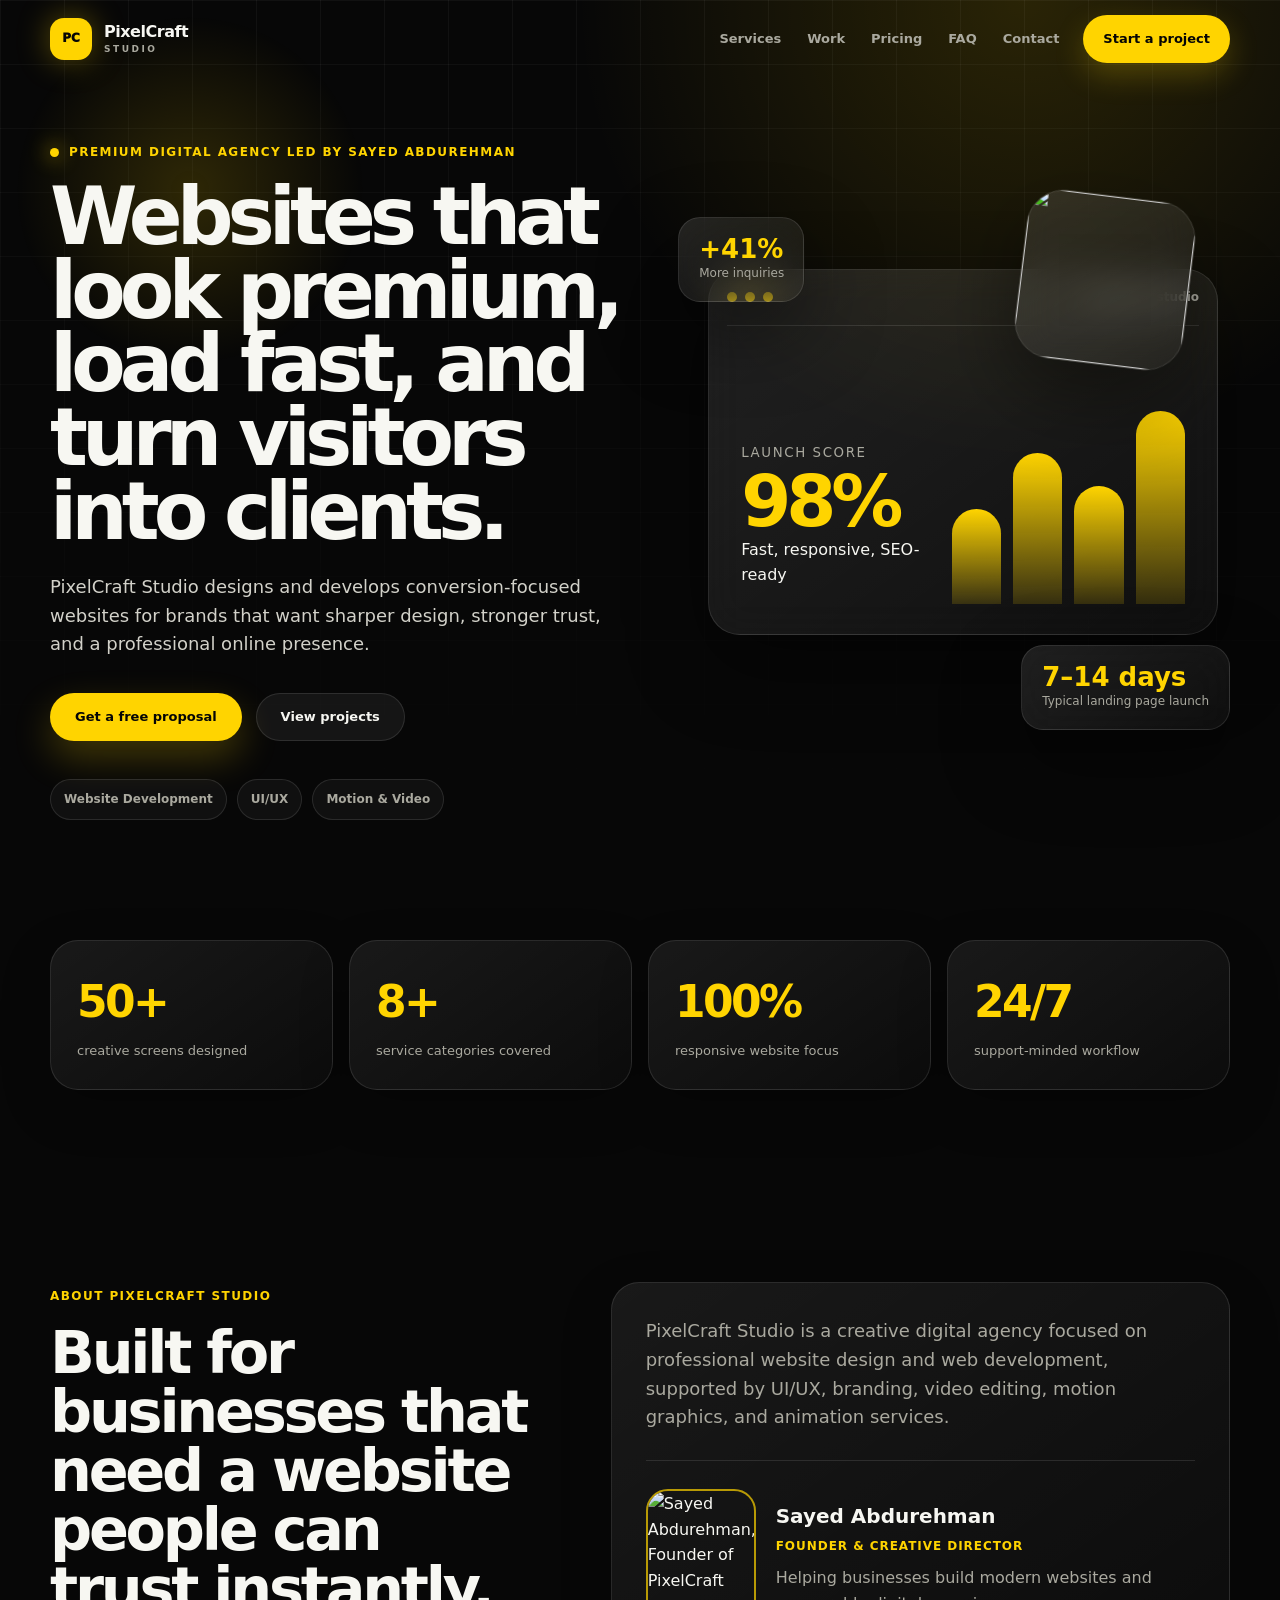
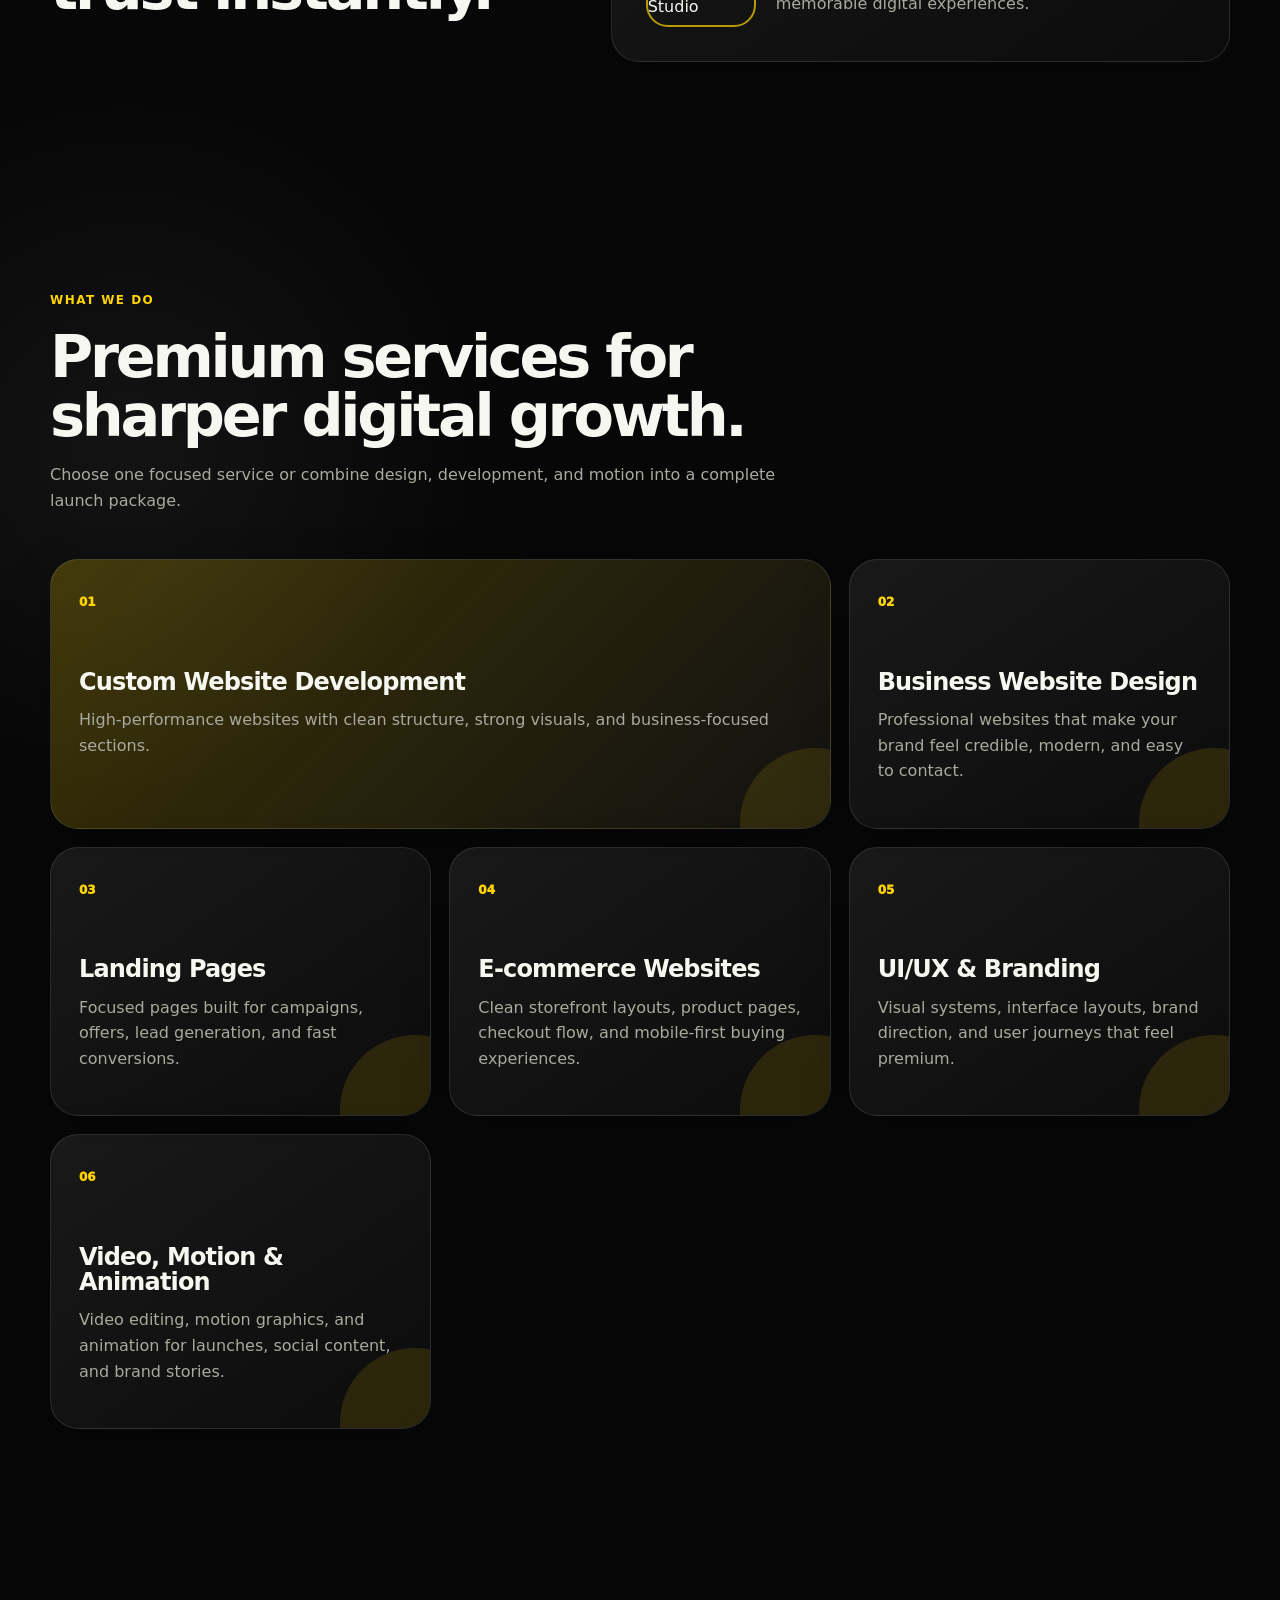
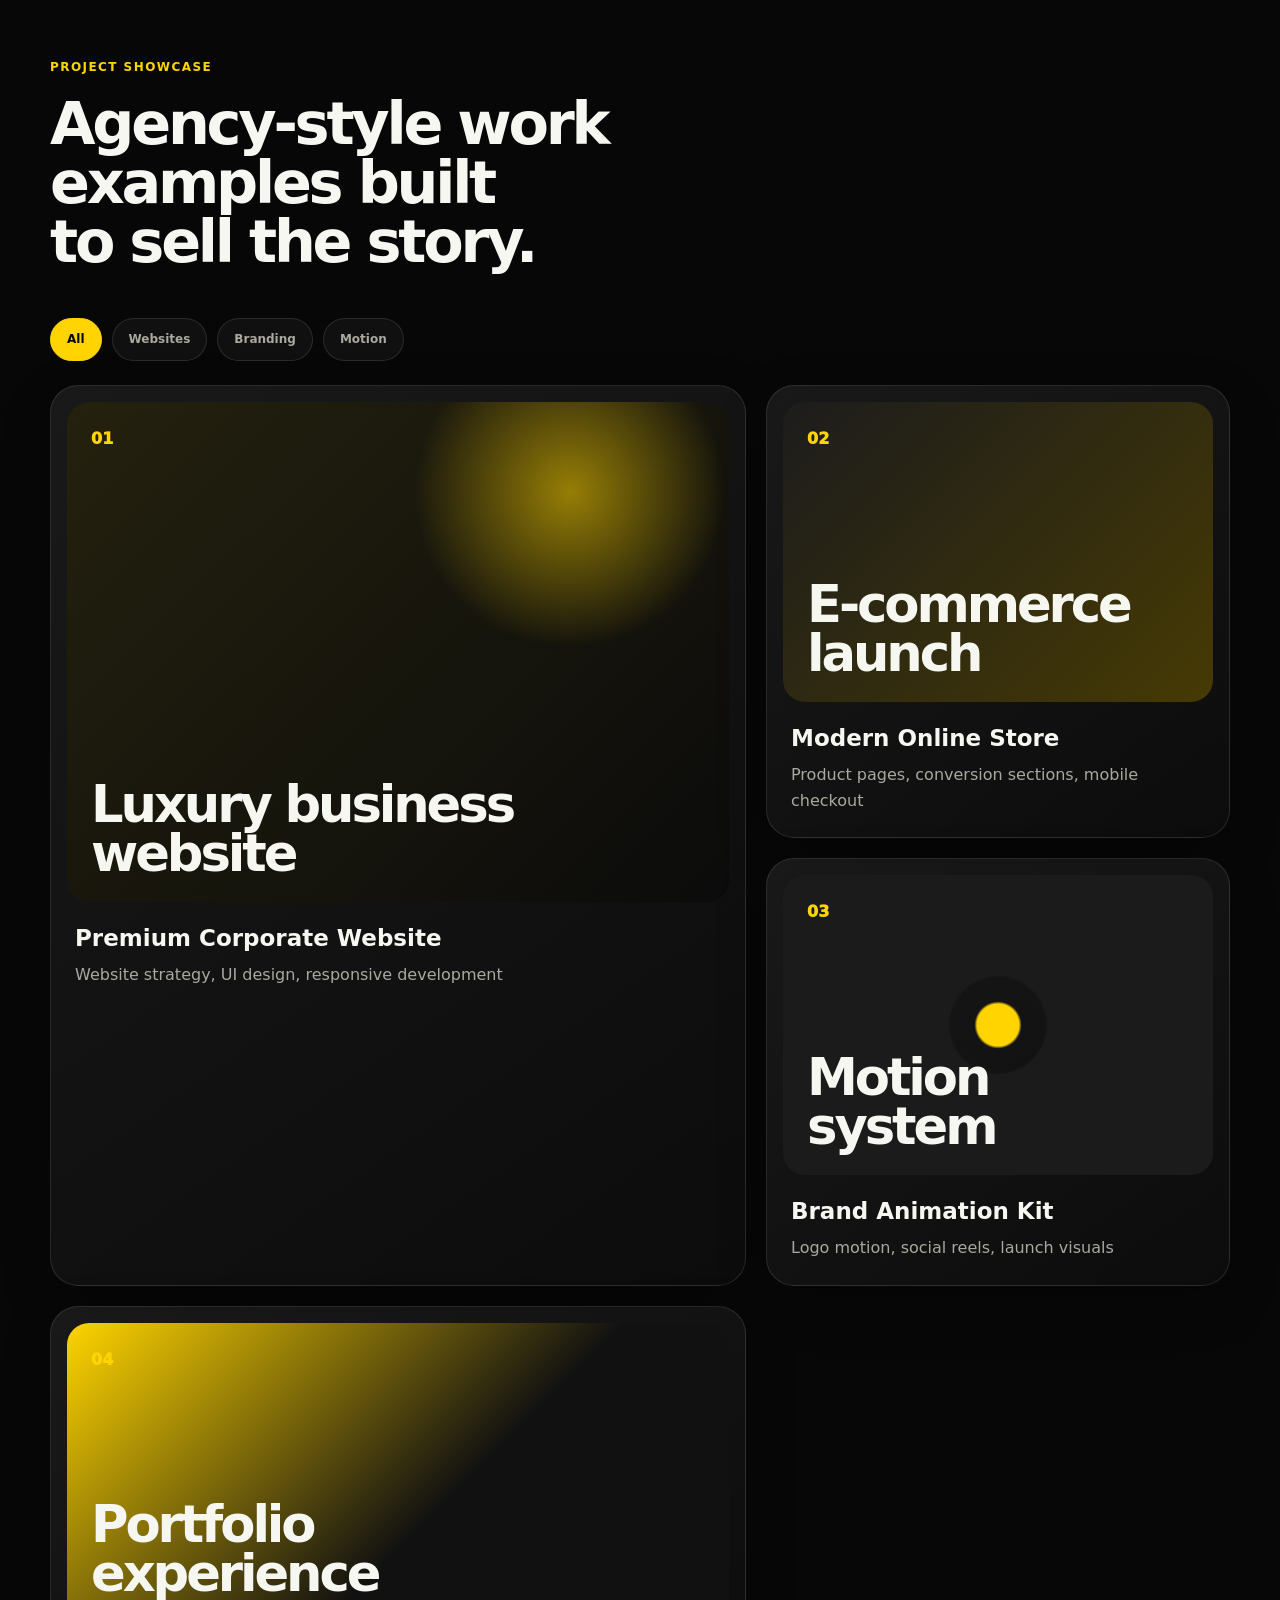
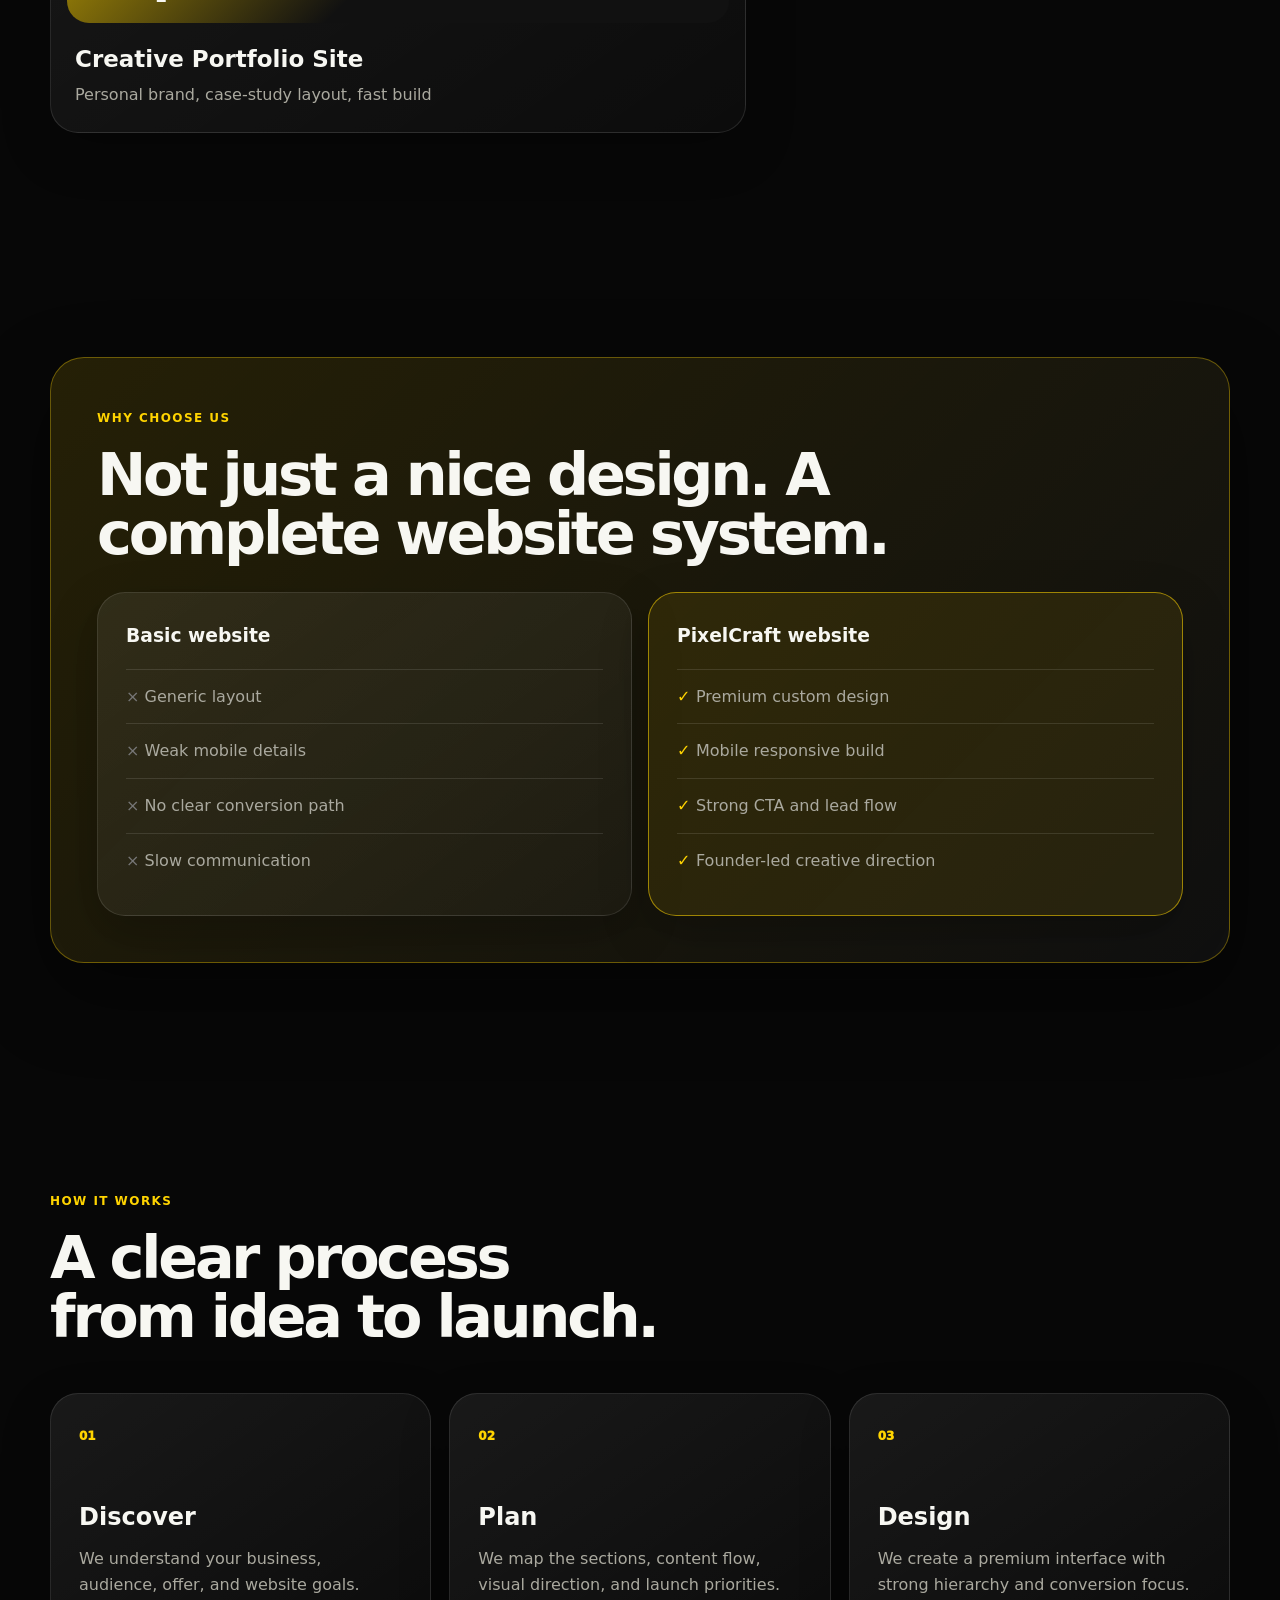
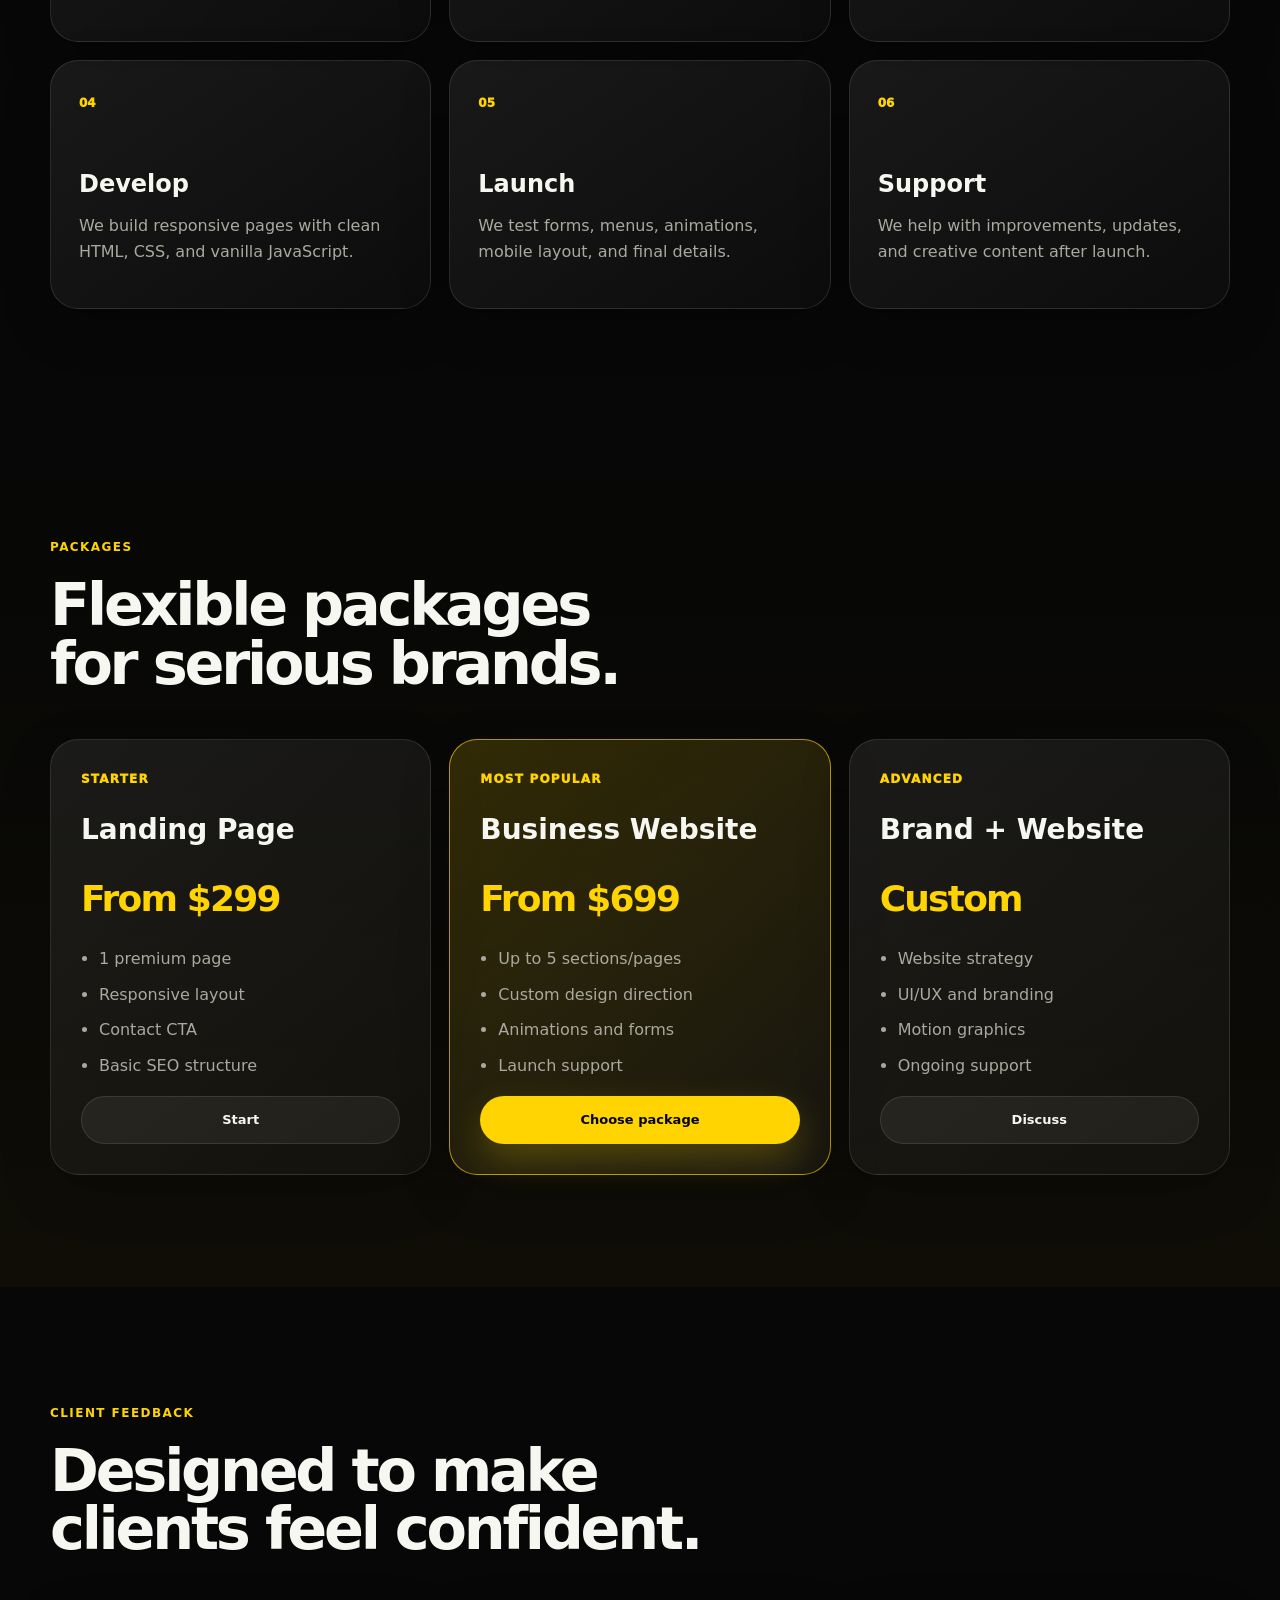
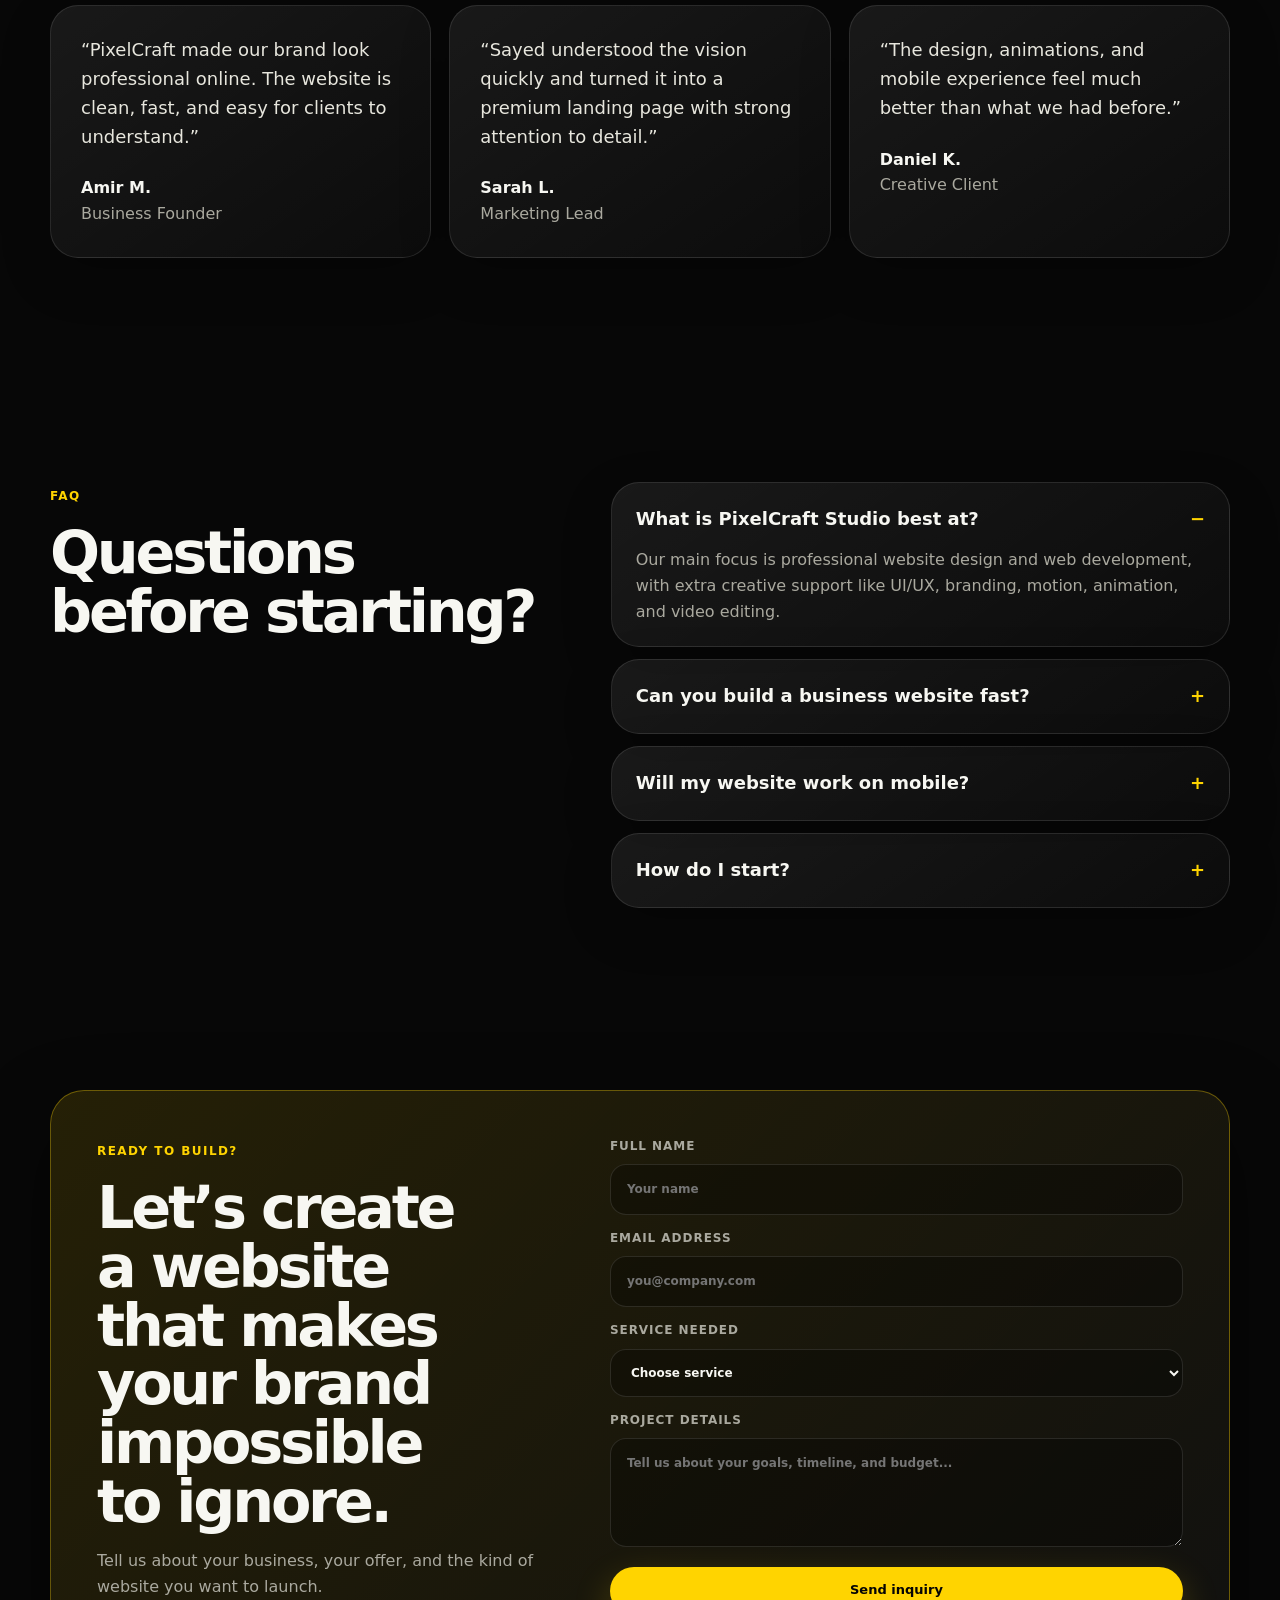
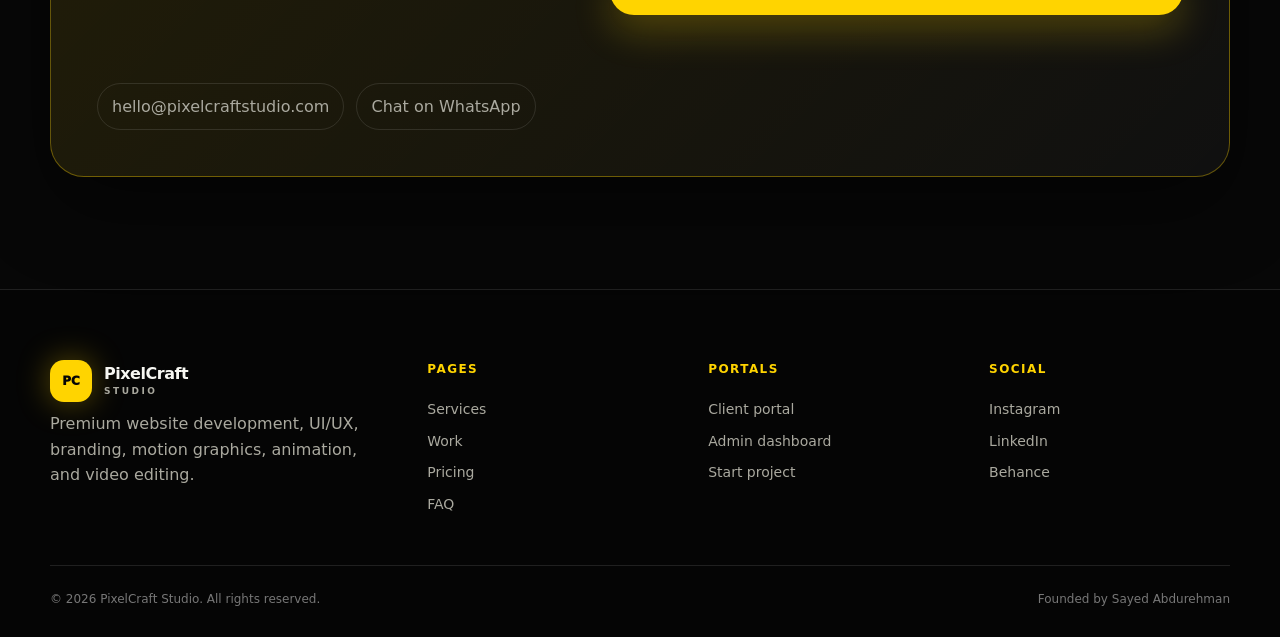
==== index.html @ ec2baa9b "main" ====
<!doctype html>
<html lang="en">
  <head>
    <meta charset="UTF-8" />
    <meta name="viewport" content="width=device-width, initial-scale=1.0" />
    <meta
      name="description"
      content="PixelCraft Studio builds premium websites, UI/UX, branding, motion graphics, animation, and video content for ambitious businesses."
    />
    <meta name="theme-color" content="#0a0a0a" />
    <meta property="og:title" content="PixelCraft Studio — Premium Website Development Agency" />
    <meta property="og:description" content="Conversion-focused websites and creative digital content by Sayed Abdurehman." />
    <meta property="og:type" content="website" />
    <title>PixelCraft Studio — Premium Website Development Agency</title>
    <link rel="icon" href="assets/favicon.svg" type="image/svg+xml" />
    <link rel="preload" as="image" href="assets/pixelcraft-orbit.jpg" />
    <link rel="stylesheet" href="styles.css" />
  </head>
  <body>
    <a class="skip-link" href="#main">Skip to content</a>
    <div class="cursor-glow" aria-hidden="true"></div>
    <header class="site-header" data-header>
      <div class="container nav-wrap">
        <a class="brand" href="#top" aria-label="PixelCraft Studio home">
          <span class="brand-mark">PC</span>
          <span><strong>PixelCraft</strong><small>Studio</small></span>
        </a>
        <button class="menu-toggle" type="button" aria-expanded="false" aria-controls="main-nav">
          <span></span><span></span><span class="sr-only">Open menu</span>
        </button>
        <nav class="main-nav" id="main-nav" aria-label="Primary navigation">
          <a href="#services">Services</a>
          <a href="#work">Work</a>
          <a href="#pricing">Pricing</a>
          <a href="#faq">FAQ</a>
          <a href="#contact">Contact</a>
        </nav>
        <a class="nav-cta" href="#contact">Start a project</a>
      </div>
    </header>

    <main id="main">
      <section class="hero" id="top">
        <div class="hero-bg" aria-hidden="true"></div>
        <div class="container hero-layout">
          <div class="hero-copy reveal">
            <p class="eyebrow"><span></span> Premium digital agency led by Sayed Abdurehman</p>
            <h1>Websites that look premium, load fast, and turn visitors into clients.</h1>
            <p class="hero-text">
              PixelCraft Studio designs and develops conversion-focused websites for brands that want
              sharper design, stronger trust, and a professional online presence.
            </p>
            <div class="hero-actions">
              <a class="btn btn-primary" href="#contact">Get a free proposal</a>
              <a class="btn btn-secondary" href="#work">View projects</a>
            </div>
            <div class="trust-strip" aria-label="Trust highlights">
              <span>Website Development</span>
              <span>UI/UX</span>
              <span>Motion & Video</span>
            </div>
          </div>
          <div class="hero-showcase reveal" aria-label="Agency website preview">
            <div class="dashboard-card main-preview">
              <div class="preview-top"><span></span><span></span><span></span><b>pixelcraft.studio</b></div>
              <div class="preview-body">
                <div>
                  <small>Launch score</small>
                  <strong>98%</strong>
                  <p>Fast, responsive, SEO-ready</p>
                </div>
                <div class="preview-chart"><i></i><i></i><i></i><i></i></div>
              </div>
            </div>
            <div class="floating-card card-one"><b>+41%</b><span>More inquiries</span></div>
            <div class="floating-card card-two"><b>7–14 days</b><span>Typical landing page launch</span></div>
            <div class="orb-card"><img src="assets/pixelcraft-orbit.jpg" alt="" width="420" height="420" /></div>
          </div>
        </div>
      </section>

      <section class="stats section">
        <div class="container stats-grid">
          <article class="stat-card reveal"><strong data-count="50" data-suffix="+">0</strong><span>creative screens designed</span></article>
          <article class="stat-card reveal"><strong data-count="8" data-suffix="+">0</strong><span>service categories covered</span></article>
          <article class="stat-card reveal"><strong data-count="100" data-suffix="%">0</strong><span>responsive website focus</span></article>
          <article class="stat-card reveal"><strong data-count="24" data-suffix="/7">0</strong><span>support-minded workflow</span></article>
        </div>
      </section>

      <section class="section about" id="about">
        <div class="container split">
          <div class="section-copy reveal">
            <p class="kicker">About PixelCraft Studio</p>
            <h2>Built for businesses that need a website people can trust instantly.</h2>
          </div>
          <div class="about-panel reveal">
            <p>
              PixelCraft Studio is a creative digital agency focused on professional website design
              and web development, supported by UI/UX, branding, video editing, motion graphics, and
              animation services.
            </p>
            <div class="founder-mini">
              <img src="assets/sayed-abdurehman-founder.jpg" alt="Sayed Abdurehman, Founder of PixelCraft Studio" width="180" height="240" loading="lazy" />
              <div>
                <strong>Sayed Abdurehman</strong>
                <span>Founder & Creative Director</span>
                <p>Helping businesses build modern websites and memorable digital experiences.</p>
              </div>
            </div>
          </div>
        </div>
      </section>

      <section class="section services" id="services">
        <div class="container">
          <div class="section-head reveal">
            <p class="kicker">What we do</p>
            <h2>Premium services for sharper digital growth.</h2>
            <p>Choose one focused service or combine design, development, and motion into a complete launch package.</p>
          </div>
          <div class="services-grid">
            <article class="service-card featured reveal"><span>01</span><h3>Custom Website Development</h3><p>High-performance websites with clean structure, strong visuals, and business-focused sections.</p></article>
            <article class="service-card reveal"><span>02</span><h3>Business Website Design</h3><p>Professional websites that make your brand feel credible, modern, and easy to contact.</p></article>
            <article class="service-card reveal"><span>03</span><h3>Landing Pages</h3><p>Focused pages built for campaigns, offers, lead generation, and fast conversions.</p></article>
            <article class="service-card reveal"><span>04</span><h3>E-commerce Websites</h3><p>Clean storefront layouts, product pages, checkout flow, and mobile-first buying experiences.</p></article>
            <article class="service-card reveal"><span>05</span><h3>UI/UX & Branding</h3><p>Visual systems, interface layouts, brand direction, and user journeys that feel premium.</p></article>
            <article class="service-card reveal"><span>06</span><h3>Video, Motion & Animation</h3><p>Video editing, motion graphics, and animation for launches, social content, and brand stories.</p></article>
          </div>
        </div>
      </section>

      <section class="section work" id="work">
        <div class="container">
          <div class="section-head reveal">
            <p class="kicker">Project showcase</p>
            <h2>Agency-style work examples built to sell the story.</h2>
          </div>
          <div class="filter-bar reveal" role="group" aria-label="Portfolio filter">
            <button class="active" type="button" data-filter="all">All</button>
            <button type="button" data-filter="web">Websites</button>
            <button type="button" data-filter="brand">Branding</button>
            <button type="button" data-filter="motion">Motion</button>
          </div>
          <div class="projects-grid">
            <article class="project-card large reveal" data-category="web brand"><div class="project-art web-art"><span>01</span><b>Luxury business website</b></div><h3>Premium Corporate Website</h3><p>Website strategy, UI design, responsive development</p></article>
            <article class="project-card reveal" data-category="web"><div class="project-art shop-art"><span>02</span><b>E-commerce launch</b></div><h3>Modern Online Store</h3><p>Product pages, conversion sections, mobile checkout</p></article>
            <article class="project-card reveal" data-category="motion"><div class="project-art motion-art"><span>03</span><b>Motion system</b></div><h3>Brand Animation Kit</h3><p>Logo motion, social reels, launch visuals</p></article>
            <article class="project-card reveal" data-category="brand web"><div class="project-art brand-art"><span>04</span><b>Portfolio experience</b></div><h3>Creative Portfolio Site</h3><p>Personal brand, case-study layout, fast build</p></article>
          </div>
        </div>
      </section>

      <section class="section comparison">
        <div class="container comparison-box reveal">
          <div>
            <p class="kicker">Why choose us</p>
            <h2>Not just a nice design. A complete website system.</h2>
          </div>
          <div class="compare-grid">
            <div class="compare-col muted"><h3>Basic website</h3><p>Generic layout</p><p>Weak mobile details</p><p>No clear conversion path</p><p>Slow communication</p></div>
            <div class="compare-col premium"><h3>PixelCraft website</h3><p>Premium custom design</p><p>Mobile responsive build</p><p>Strong CTA and lead flow</p><p>Founder-led creative direction</p></div>
          </div>
        </div>
      </section>

      <section class="section process" id="process">
        <div class="container">
          <div class="section-head reveal"><p class="kicker">How it works</p><h2>A clear process from idea to launch.</h2></div>
          <div class="steps-grid">
            <article class="step reveal"><span>01</span><h3>Discover</h3><p>We understand your business, audience, offer, and website goals.</p></article>
            <article class="step reveal"><span>02</span><h3>Plan</h3><p>We map the sections, content flow, visual direction, and launch priorities.</p></article>
            <article class="step reveal"><span>03</span><h3>Design</h3><p>We create a premium interface with strong hierarchy and conversion focus.</p></article>
            <article class="step reveal"><span>04</span><h3>Develop</h3><p>We build responsive pages with clean HTML, CSS, and vanilla JavaScript.</p></article>
            <article class="step reveal"><span>05</span><h3>Launch</h3><p>We test forms, menus, animations, mobile layout, and final details.</p></article>
            <article class="step reveal"><span>06</span><h3>Support</h3><p>We help with improvements, updates, and creative content after launch.</p></article>
          </div>
        </div>
      </section>

      <section class="section pricing" id="pricing">
        <div class="container">
          <div class="section-head reveal"><p class="kicker">Packages</p><h2>Flexible packages for serious brands.</h2></div>
          <div class="pricing-grid">
            <article class="price-card reveal"><span>Starter</span><h3>Landing Page</h3><strong>From $299</strong><ul><li>1 premium page</li><li>Responsive layout</li><li>Contact CTA</li><li>Basic SEO structure</li></ul><a href="#contact" class="btn btn-secondary">Start</a></article>
            <article class="price-card popular reveal"><span>Most popular</span><h3>Business Website</h3><strong>From $699</strong><ul><li>Up to 5 sections/pages</li><li>Custom design direction</li><li>Animations and forms</li><li>Launch support</li></ul><a href="#contact" class="btn btn-primary">Choose package</a></article>
            <article class="price-card reveal"><span>Advanced</span><h3>Brand + Website</h3><strong>Custom</strong><ul><li>Website strategy</li><li>UI/UX and branding</li><li>Motion graphics</li><li>Ongoing support</li></ul><a href="#contact" class="btn btn-secondary">Discuss</a></article>
          </div>
        </div>
      </section>

      <section class="section testimonials">
        <div class="container">
          <div class="section-head reveal"><p class="kicker">Client feedback</p><h2>Designed to make clients feel confident.</h2></div>
          <div class="testimonial-grid">
            <article class="testimonial reveal"><p>“PixelCraft made our brand look professional online. The website is clean, fast, and easy for clients to understand.”</p><strong>Amir M.</strong><span>Business Founder</span></article>
            <article class="testimonial reveal"><p>“Sayed understood the vision quickly and turned it into a premium landing page with strong attention to detail.”</p><strong>Sarah L.</strong><span>Marketing Lead</span></article>
            <article class="testimonial reveal"><p>“The design, animations, and mobile experience feel much better than what we had before.”</p><strong>Daniel K.</strong><span>Creative Client</span></article>
          </div>
        </div>
      </section>

      <section class="section faq" id="faq">
        <div class="container split">
          <div class="section-copy reveal"><p class="kicker">FAQ</p><h2>Questions before starting?</h2></div>
          <div class="faq-list reveal">
            <details open><summary>What is PixelCraft Studio best at?</summary><p>Our main focus is professional website design and web development, with extra creative support like UI/UX, branding, motion, animation, and video editing.</p></details>
            <details><summary>Can you build a business website fast?</summary><p>Yes. Smaller landing pages can move quickly when content and direction are ready. Larger websites depend on scope and feedback speed.</p></details>
            <details><summary>Will my website work on mobile?</summary><p>Yes. The layout is designed to be responsive for desktop, tablet, and mobile screens.</p></details>
            <details><summary>How do I start?</summary><p>Send your project details through the contact form, email, or WhatsApp button. We will review your goals and suggest the best package.</p></details>
          </div>
        </div>
      </section>

      <section class="section final-cta" id="contact">
        <div class="container cta-box reveal">
          <div>
            <p class="kicker">Ready to build?</p>
            <h2>Let’s create a website that makes your brand impossible to ignore.</h2>
            <p>Tell us about your business, your offer, and the kind of website you want to launch.</p>
          </div>
          <form class="contact-form" data-contact-form>
            <label>Full name<input type="text" name="name" placeholder="Your name" required /></label>
            <label>Email address<input type="email" name="email" placeholder="you@company.com" required /></label>
            <label>Service needed<select name="service" required><option value="">Choose service</option><option>Website development</option><option>Landing page</option><option>E-commerce website</option><option>UI/UX or branding</option><option>Video / motion / animation</option></select></label>
            <label>Project details<textarea name="message" rows="4" placeholder="Tell us about your goals, timeline, and budget..." required></textarea></label>
            <button class="btn btn-primary" type="submit">Send inquiry</button>
            <p class="form-status" role="status" aria-live="polite"></p>
          </form>
          <div class="contact-links">
            <a href="mailto:hello@pixelcraftstudio.com">hello@pixelcraftstudio.com</a>
            <a href="https://wa.me/?text=Hello%20PixelCraft%20Studio%2C%20I%20want%20to%20start%20a%20project." target="_blank" rel="noreferrer">Chat on WhatsApp</a>
          </div>
        </div>
      </section>
    </main>

    <footer class="site-footer">
      <div class="container footer-grid">
        <div>
          <a class="brand footer-brand" href="#top"><span class="brand-mark">PC</span><span><strong>PixelCraft</strong><small>Studio</small></span></a>
          <p>Premium website development, UI/UX, branding, motion graphics, animation, and video editing.</p>
        </div>
        <div><h3>Pages</h3><a href="#services">Services</a><a href="#work">Work</a><a href="#pricing">Pricing</a><a href="#faq">FAQ</a></div>
        <div><h3>Portals</h3><a href="portal.html">Client portal</a><a href="admin.html">Admin dashboard</a><a href="#contact">Start project</a></div>
        <div><h3>Social</h3><a href="https://www.instagram.com/" target="_blank" rel="noreferrer">Instagram</a><a href="https://www.linkedin.com/" target="_blank" rel="noreferrer">LinkedIn</a><a href="https://www.behance.net/" target="_blank" rel="noreferrer">Behance</a></div>
      </div>
      <div class="container footer-bottom">
        <span>© <span data-year>2026</span> PixelCraft Studio. All rights reserved.</span>
        <span>Founded by Sayed Abdurehman</span>
      </div>
    </footer>
    <script src="script.js"></script>
  </body>
</html>
---- styles.css ----
:root {
  --bg: #070707;
  --bg-2: #0d0d0d;
  --card: #131313;
  --card-2: #191919;
  --line: rgba(255, 255, 255, .11);
  --text: #f7f7f2;
  --muted: #aaa99f;
  --yellow: #ffd400;
  --yellow-2: #ffea70;
  --black: #050505;
  --shadow: 0 30px 80px rgba(0, 0, 0, .45);
  --ease: cubic-bezier(.16, 1, .3, 1);
  --container: 1180px;
}

* { box-sizing: border-box; }
html { scroll-behavior: smooth; scrollbar-color: var(--yellow) var(--bg); }
body {
  margin: 0;
  overflow-x: hidden;
  background:
    radial-gradient(circle at 80% 0%, rgba(255, 212, 0, .14), transparent 28rem),
    radial-gradient(circle at 10% 20%, rgba(255, 255, 255, .05), transparent 22rem),
    var(--bg);
  color: var(--text);
  font-family: Inter, ui-sans-serif, system-ui, -apple-system, BlinkMacSystemFont, "Segoe UI", sans-serif;
  line-height: 1.6;
  -webkit-font-smoothing: antialiased;
}
body.menu-open { overflow: hidden; }
a { color: inherit; text-decoration: none; }
button, input, select, textarea { font: inherit; }
button { cursor: pointer; }
img, svg { display: block; max-width: 100%; }
::selection { background: var(--yellow); color: var(--black); }
.sr-only { position: absolute; width: 1px; height: 1px; overflow: hidden; clip: rect(0,0,0,0); white-space: nowrap; }
.skip-link { position: fixed; z-index: 999; top: 14px; left: 14px; padding: 10px 14px; background: var(--yellow); color: var(--black); transform: translateY(-150%); }
.skip-link:focus { transform: none; }
.container { width: min(calc(100% - 42px), var(--container)); margin-inline: auto; }
.section { position: relative; padding: 112px 0; }
.cursor-glow { position: fixed; z-index: 0; width: 380px; height: 380px; border-radius: 50%; background: radial-gradient(circle, rgba(255,212,0,.16), transparent 65%); pointer-events: none; transition: transform .08s linear; }

.site-header { position: fixed; z-index: 100; inset: 0 0 auto; border-bottom: 1px solid transparent; transition: .25s var(--ease); }
.site-header.scrolled { background: rgba(7,7,7,.76); border-color: var(--line); backdrop-filter: blur(18px); }
.nav-wrap { display: flex; align-items: center; gap: 24px; min-height: 78px; }
.brand { display: inline-flex; align-items: center; gap: 12px; margin-right: auto; }
.brand-mark { display: grid; width: 42px; height: 42px; place-items: center; border-radius: 14px; background: var(--yellow); color: var(--black); font-size: 12px; font-weight: 950; box-shadow: 0 0 32px rgba(255,212,0,.35); }
.brand span:last-child { display: grid; line-height: 1; }
.brand strong { font-size: 16px; letter-spacing: -.03em; }
.brand small { margin-top: 5px; color: var(--muted); font-size: 9px; font-weight: 800; letter-spacing: .28em; text-transform: uppercase; }
.main-nav { display: flex; align-items: center; gap: 26px; }
.main-nav a { color: var(--muted); font-size: 13px; font-weight: 750; transition: color .2s; }
.main-nav a:hover { color: var(--yellow); }
.nav-cta, .btn { display: inline-flex; min-height: 48px; align-items: center; justify-content: center; border-radius: 999px; font-size: 13px; font-weight: 850; transition: transform .25s var(--ease), box-shadow .25s var(--ease), background .25s; }
.nav-cta { padding: 0 20px; background: var(--yellow); color: var(--black); box-shadow: 0 12px 30px rgba(255,212,0,.22); }
.nav-cta:hover, .btn:hover { transform: translateY(-3px); }
.menu-toggle { display: none; }

.hero { position: relative; min-height: 940px; padding-top: 78px; overflow: hidden; }
.hero-bg { position: absolute; inset: 0; background-image: linear-gradient(rgba(255,255,255,.045) 1px, transparent 1px), linear-gradient(90deg, rgba(255,255,255,.045) 1px, transparent 1px); background-size: 64px 64px; mask-image: linear-gradient(#000, transparent 88%); }
.hero-layout { position: relative; z-index: 1; display: grid; grid-template-columns: 1.02fr .98fr; align-items: center; gap: 54px; min-height: 840px; padding: 58px 0 95px; }
.eyebrow, .kicker { display: inline-flex; align-items: center; gap: 10px; margin: 0 0 18px; color: var(--yellow); font-size: 12px; font-weight: 900; letter-spacing: .12em; text-transform: uppercase; }
.eyebrow span { width: 9px; height: 9px; border-radius: 50%; background: var(--yellow); box-shadow: 0 0 20px var(--yellow); }
h1, h2, h3, p { margin-top: 0; }
.hero h1 { max-width: 760px; margin-bottom: 24px; font-size: clamp(54px, 6.2vw, 92px); line-height: .93; letter-spacing: -.075em; text-wrap: balance; }
.hero-text { max-width: 650px; color: #d2d1c9; font-size: 18px; }
.hero-actions { display: flex; flex-wrap: wrap; gap: 14px; margin-top: 34px; }
.btn { padding: 0 24px; border: 1px solid transparent; }
.btn-primary { background: var(--yellow); color: var(--black); box-shadow: 0 16px 38px rgba(255,212,0,.24); }
.btn-secondary { border-color: var(--line); background: rgba(255,255,255,.06); color: var(--text); }
.btn-secondary:hover { border-color: rgba(255,212,0,.45); color: var(--yellow); }
.trust-strip { display: flex; flex-wrap: wrap; gap: 10px; margin-top: 38px; }
.trust-strip span { padding: 10px 13px; border: 1px solid var(--line); border-radius: 999px; background: rgba(255,255,255,.04); color: var(--muted); font-size: 12px; font-weight: 750; }
.hero-showcase { position: relative; min-height: 570px; }
.dashboard-card, .floating-card, .orb-card { border: 1px solid var(--line); background: linear-gradient(145deg, rgba(255,255,255,.11), rgba(255,255,255,.035)); box-shadow: var(--shadow); backdrop-filter: blur(20px); }
.main-preview { position: absolute; inset: 74px 12px auto 30px; min-height: 360px; padding: 18px; border-radius: 32px; }
.preview-top { display: flex; align-items: center; gap: 8px; padding-bottom: 18px; border-bottom: 1px solid var(--line); color: var(--muted); font-size: 12px; }
.preview-top span { width: 10px; height: 10px; border-radius: 50%; background: var(--yellow); }
.preview-top b { margin-left: auto; font-weight: 700; }
.preview-body { display: grid; grid-template-columns: .9fr 1.1fr; gap: 20px; align-items: end; min-height: 290px; padding: 30px 14px 12px; }
.preview-body small { color: var(--muted); text-transform: uppercase; letter-spacing: .12em; }
.preview-body strong { display: block; color: var(--yellow); font-size: 72px; line-height: 1; letter-spacing: -.07em; }
.preview-chart { display: flex; align-items: end; gap: 12px; height: 210px; }
.preview-chart i { flex: 1; border-radius: 999px 999px 12px 12px; background: linear-gradient(var(--yellow), rgba(255,212,0,.15)); animation: bars 2.8s ease-in-out infinite alternate; }
.preview-chart i:nth-child(1) { height: 45%; }.preview-chart i:nth-child(2) { height: 72%; animation-delay: .2s; }.preview-chart i:nth-child(3) { height: 56%; animation-delay: .4s; }.preview-chart i:nth-child(4) { height: 92%; animation-delay: .6s; }
@keyframes bars { to { transform: scaleY(.82); } }
.floating-card { position: absolute; z-index: 2; display: grid; gap: 2px; padding: 18px 20px; border-radius: 22px; }
.floating-card b { color: var(--yellow); font-size: 26px; line-height: 1; }
.floating-card span { color: var(--muted); font-size: 12px; }
.card-one { top: 22px; left: 0; }.card-two { right: 0; bottom: 34px; }
.orb-card { position: absolute; right: 40px; top: 0; width: 170px; height: 170px; overflow: hidden; border-radius: 38px; transform: rotate(7deg); }
.orb-card img { width: 100%; height: 100%; object-fit: cover; filter: saturate(1.2) contrast(1.1); }

.stats { padding: 0 0 80px; }
.stats-grid { display: grid; grid-template-columns: repeat(4,1fr); gap: 16px; }
.stat-card, .service-card, .project-card, .price-card, .testimonial, details, .about-panel, .compare-col, .step { border: 1px solid var(--line); border-radius: 28px; background: linear-gradient(145deg, rgba(255,255,255,.075), rgba(255,255,255,.025)); box-shadow: 0 18px 50px rgba(0,0,0,.24); }
.stat-card { padding: 26px; }
.stat-card strong { display: block; color: var(--yellow); font-size: 44px; letter-spacing: -.06em; }
.stat-card span { color: var(--muted); font-size: 13px; }
.split { display: grid; grid-template-columns: .9fr 1.1fr; gap: 54px; align-items: start; }
.section-head { max-width: 760px; margin-bottom: 46px; }
h2 { margin-bottom: 16px; font-size: clamp(38px, 4.6vw, 64px); line-height: 1; letter-spacing: -.055em; text-wrap: balance; }
.section-head > p:last-child, .section-copy + div p, .section-copy p:not(.kicker) { color: var(--muted); }
.about-panel { padding: 34px; }
.about-panel > p { color: #d8d7cf; font-size: 18px; }
.founder-mini { display: grid; grid-template-columns: 110px 1fr; gap: 20px; align-items: center; margin-top: 28px; padding-top: 28px; border-top: 1px solid var(--line); }
.founder-mini img { width: 110px; height: 138px; object-fit: cover; object-position: center 20%; border-radius: 22px; border: 2px solid rgba(255,212,0,.7); }
.founder-mini strong { display: block; font-size: 20px; }.founder-mini span { color: var(--yellow); font-size: 12px; font-weight: 850; text-transform: uppercase; letter-spacing: .08em; }.founder-mini p { margin: 8px 0 0; color: var(--muted); }

.services-grid { display: grid; grid-template-columns: repeat(3,1fr); gap: 18px; }
.service-card { position: relative; min-height: 260px; padding: 28px; overflow: hidden; transition: transform .28s var(--ease), border-color .28s, background .28s; }
.service-card::after { position: absolute; right: -60px; bottom: -70px; width: 150px; height: 150px; border-radius: 50%; background: rgba(255,212,0,.12); content: ""; transition: .3s; }
.service-card:hover { transform: translateY(-8px); border-color: rgba(255,212,0,.55); background: linear-gradient(145deg, rgba(255,212,0,.12), rgba(255,255,255,.035)); }
.service-card:hover::after { transform: scale(1.35); }
.service-card span, .step span { color: var(--yellow); font-size: 12px; font-weight: 950; }
.service-card h3 { margin: 56px 0 12px; font-size: 24px; line-height: 1.05; letter-spacing: -.035em; }
.service-card p, .project-card p, .price-card li, .step p, .testimonial span, details p { color: var(--muted); }
.service-card.featured { grid-column: span 2; background: linear-gradient(135deg, rgba(255,212,0,.22), rgba(255,255,255,.045)); }

.filter-bar { display: flex; flex-wrap: wrap; gap: 10px; margin-bottom: 24px; }
.filter-bar button { padding: 11px 16px; border: 1px solid var(--line); border-radius: 999px; background: rgba(255,255,255,.04); color: var(--muted); font-size: 12px; font-weight: 850; }
.filter-bar button.active, .filter-bar button:hover { background: var(--yellow); color: var(--black); border-color: var(--yellow); }
.projects-grid { display: grid; grid-template-columns: 1.2fr .8fr; gap: 20px; }
.project-card { padding: 16px; transition: opacity .25s, transform .28s var(--ease); }
.project-card.hidden { display: none; }
.project-card:hover { transform: translateY(-7px); }
.project-card.large { grid-row: span 2; }
.project-art { display: grid; min-height: 300px; align-content: space-between; padding: 24px; border-radius: 22px; overflow: hidden; background: var(--card-2); }
.project-card.large .project-art { min-height: 500px; }
.project-art span { color: var(--yellow); font-weight: 950; }.project-art b { max-width: 430px; font-size: clamp(30px,4vw,58px); line-height: .96; letter-spacing: -.06em; }
.web-art { background: radial-gradient(circle at 76% 18%, rgba(255,212,0,.55), transparent 24%), linear-gradient(135deg,#24210e,#0b0b0b); }
.shop-art { background: linear-gradient(135deg,#1c1c1c,#463a04); }.motion-art { background: radial-gradient(circle,#ffd400 0 8%,transparent 9% 18%,#1b1b1b 19%); }.brand-art { background: linear-gradient(135deg,#ffd400,#111 58%); }
.project-card h3 { margin: 18px 8px 5px; font-size: 23px; }.project-card p { margin: 0 8px 8px; }

.comparison-box, .cta-box { padding: 46px; border: 1px solid rgba(255,212,0,.35); border-radius: 34px; background: linear-gradient(135deg, rgba(255,212,0,.12), rgba(255,255,255,.04)); box-shadow: var(--shadow); }
.compare-grid { display: grid; grid-template-columns: 1fr 1fr; gap: 16px; margin-top: 28px; }
.compare-col { padding: 28px; }.compare-col h3 { margin-bottom: 18px; }.compare-col p { margin: 0; padding: 14px 0; border-top: 1px solid var(--line); color: var(--muted); }
.compare-col.premium { border-color: rgba(255,212,0,.55); background: rgba(255,212,0,.09); }.compare-col.premium p::before { content: "✓ "; color: var(--yellow); font-weight: 900; }.compare-col.muted p::before { content: "× "; color: #777; }

.steps-grid, .pricing-grid, .testimonial-grid { display: grid; grid-template-columns: repeat(3,1fr); gap: 18px; }
.step { padding: 28px; min-height: 220px; }.step h3 { margin: 50px 0 10px; font-size: 24px; }
.pricing { background: linear-gradient(180deg, transparent, rgba(255,212,0,.035)); }
.price-card { padding: 30px; display: grid; align-content: start; gap: 18px; }
.price-card > span { color: var(--yellow); font-size: 12px; font-weight: 950; letter-spacing: .1em; text-transform: uppercase; }.price-card h3 { margin: 0; font-size: 28px; }.price-card strong { color: var(--yellow); font-size: 36px; letter-spacing: -.05em; }.price-card ul { display: grid; gap: 10px; margin: 0; padding-left: 18px; }
.price-card.popular { transform: translateY(-14px); border-color: rgba(255,212,0,.65); background: linear-gradient(145deg, rgba(255,212,0,.17), rgba(255,255,255,.04)); }
.testimonial { padding: 30px; }.testimonial p { color: #e7e6dd; font-size: 18px; }.testimonial strong { display: block; margin-top: 24px; }
.faq-list { display: grid; gap: 12px; }
details { padding: 22px 24px; }
summary { list-style: none; cursor: pointer; font-size: 18px; font-weight: 850; }
summary::-webkit-details-marker { display: none; }
summary::after { float: right; color: var(--yellow); content: "+"; }
details[open] summary::after { content: "−"; }
details p { margin: 14px 0 0; }

.final-cta { padding-top: 70px; }
.cta-box { display: grid; grid-template-columns: .9fr 1.1fr; gap: 44px; }
.cta-box > div > p:not(.kicker) { color: var(--muted); }
.contact-form { display: grid; gap: 14px; }
.contact-form label { color: var(--muted); font-size: 12px; font-weight: 850; letter-spacing: .08em; text-transform: uppercase; }
.contact-form input, .contact-form select, .contact-form textarea { width: 100%; margin-top: 8px; padding: 15px 16px; border: 1px solid var(--line); border-radius: 16px; outline: 0; background: rgba(0,0,0,.28); color: var(--text); transition: border-color .2s, box-shadow .2s; }
.contact-form input:focus, .contact-form select:focus, .contact-form textarea:focus { border-color: var(--yellow); box-shadow: 0 0 0 4px rgba(255,212,0,.1); }
.contact-form option { background: var(--black); }
.form-status { margin: 0; color: var(--yellow); font-size: 13px; }
.contact-links { grid-column: 1 / -1; display: flex; flex-wrap: wrap; gap: 12px; padding-top: 10px; }
.contact-links a { padding: 10px 14px; border: 1px solid var(--line); border-radius: 999px; color: var(--muted); }
.contact-links a:hover { color: var(--yellow); border-color: rgba(255,212,0,.45); }

.site-footer { padding: 70px 0 28px; border-top: 1px solid var(--line); background: #050505; }
.footer-grid { display: grid; grid-template-columns: 1.4fr repeat(3,1fr); gap: 40px; }
.footer-grid p { max-width: 320px; color: var(--muted); }
.footer-grid div { display: grid; align-content: start; gap: 9px; }
.footer-grid h3 { margin: 0 0 10px; color: var(--yellow); font-size: 12px; letter-spacing: .12em; text-transform: uppercase; }
.footer-grid a:not(.brand) { width: max-content; color: var(--muted); font-size: 14px; }
.footer-grid a:hover { color: var(--yellow); }
.footer-bottom { display: flex; justify-content: space-between; gap: 16px; margin-top: 50px; padding-top: 24px; border-top: 1px solid var(--line); color: #777; font-size: 12px; }

.reveal { opacity: 0; transform: translateY(26px); transition: opacity .75s var(--ease), transform .75s var(--ease); }
.reveal.visible, body.loaded .hero-copy { opacity: 1; transform: none; }

@media (max-width: 980px) {
  .hero-layout, .split, .cta-box { grid-template-columns: 1fr; }
  .hero { min-height: auto; }
  .hero-layout { padding-top: 120px; }
  .hero-showcase { min-height: 520px; }
  .stats-grid, .services-grid, .steps-grid, .pricing-grid, .testimonial-grid, .footer-grid { grid-template-columns: repeat(2,1fr); }
  .service-card.featured { grid-column: span 2; }
  .projects-grid { grid-template-columns: 1fr; }
  .project-card.large { grid-row: auto; }
}

@media (max-width: 760px) {
  .container { width: min(calc(100% - 28px), var(--container)); }
  .section { padding: 82px 0; }
  .nav-wrap { min-height: 70px; }
  .nav-cta { display: none; }
  .menu-toggle { position: relative; z-index: 102; display: grid; width: 44px; height: 44px; place-content: center; gap: 6px; border: 1px solid var(--line); border-radius: 14px; background: rgba(255,255,255,.05); }
  .menu-toggle span:not(.sr-only) { display: block; width: 18px; height: 2px; background: var(--yellow); transition: .25s; }
  .menu-toggle[aria-expanded="true"] span:first-child { transform: translateY(4px) rotate(45deg); }
  .menu-toggle[aria-expanded="true"] span:nth-child(2) { transform: translateY(-4px) rotate(-45deg); }
  .main-nav { position: fixed; z-index: 101; inset: 0; display: none; flex-direction: column; align-items: flex-start; justify-content: center; gap: 22px; padding: 10vw; background: rgba(5,5,5,.96); backdrop-filter: blur(18px); }
  .main-nav.open { display: flex; }
  .main-nav a { color: var(--text); font-size: 38px; line-height: 1; letter-spacing: -.055em; }
  .hero-layout { gap: 28px; padding: 105px 0 70px; }
  .hero h1 { font-size: clamp(46px, 13vw, 70px); }
  .hero-text { font-size: 16px; }
  .hero-actions { flex-direction: column; align-items: stretch; }
  .hero-showcase { min-height: 470px; }
  .main-preview { inset: 54px 0 auto; min-height: 330px; border-radius: 24px; }
  .preview-body { grid-template-columns: 1fr; min-height: 260px; }
  .preview-chart { height: 110px; }
  .orb-card { width: 125px; height: 125px; right: 12px; }
  .card-one { left: 0; top: 4px; }
  .card-two { right: 0; bottom: 6px; }
  .stats-grid, .services-grid, .steps-grid, .pricing-grid, .testimonial-grid, .footer-grid, .compare-grid { grid-template-columns: 1fr; }
  .service-card.featured { grid-column: auto; }
  .founder-mini { grid-template-columns: 1fr; }
  .project-card.large .project-art, .project-art { min-height: 330px; }
  .price-card.popular { transform: none; }
  .comparison-box, .cta-box { padding: 28px; border-radius: 26px; }
  .footer-bottom { flex-direction: column; }
}

@media (prefers-reduced-motion: reduce) {
  html { scroll-behavior: auto; }
  *, *::before, *::after { animation-duration: .01ms !important; transition-duration: .01ms !important; }
  .reveal { opacity: 1; transform: none; }
}
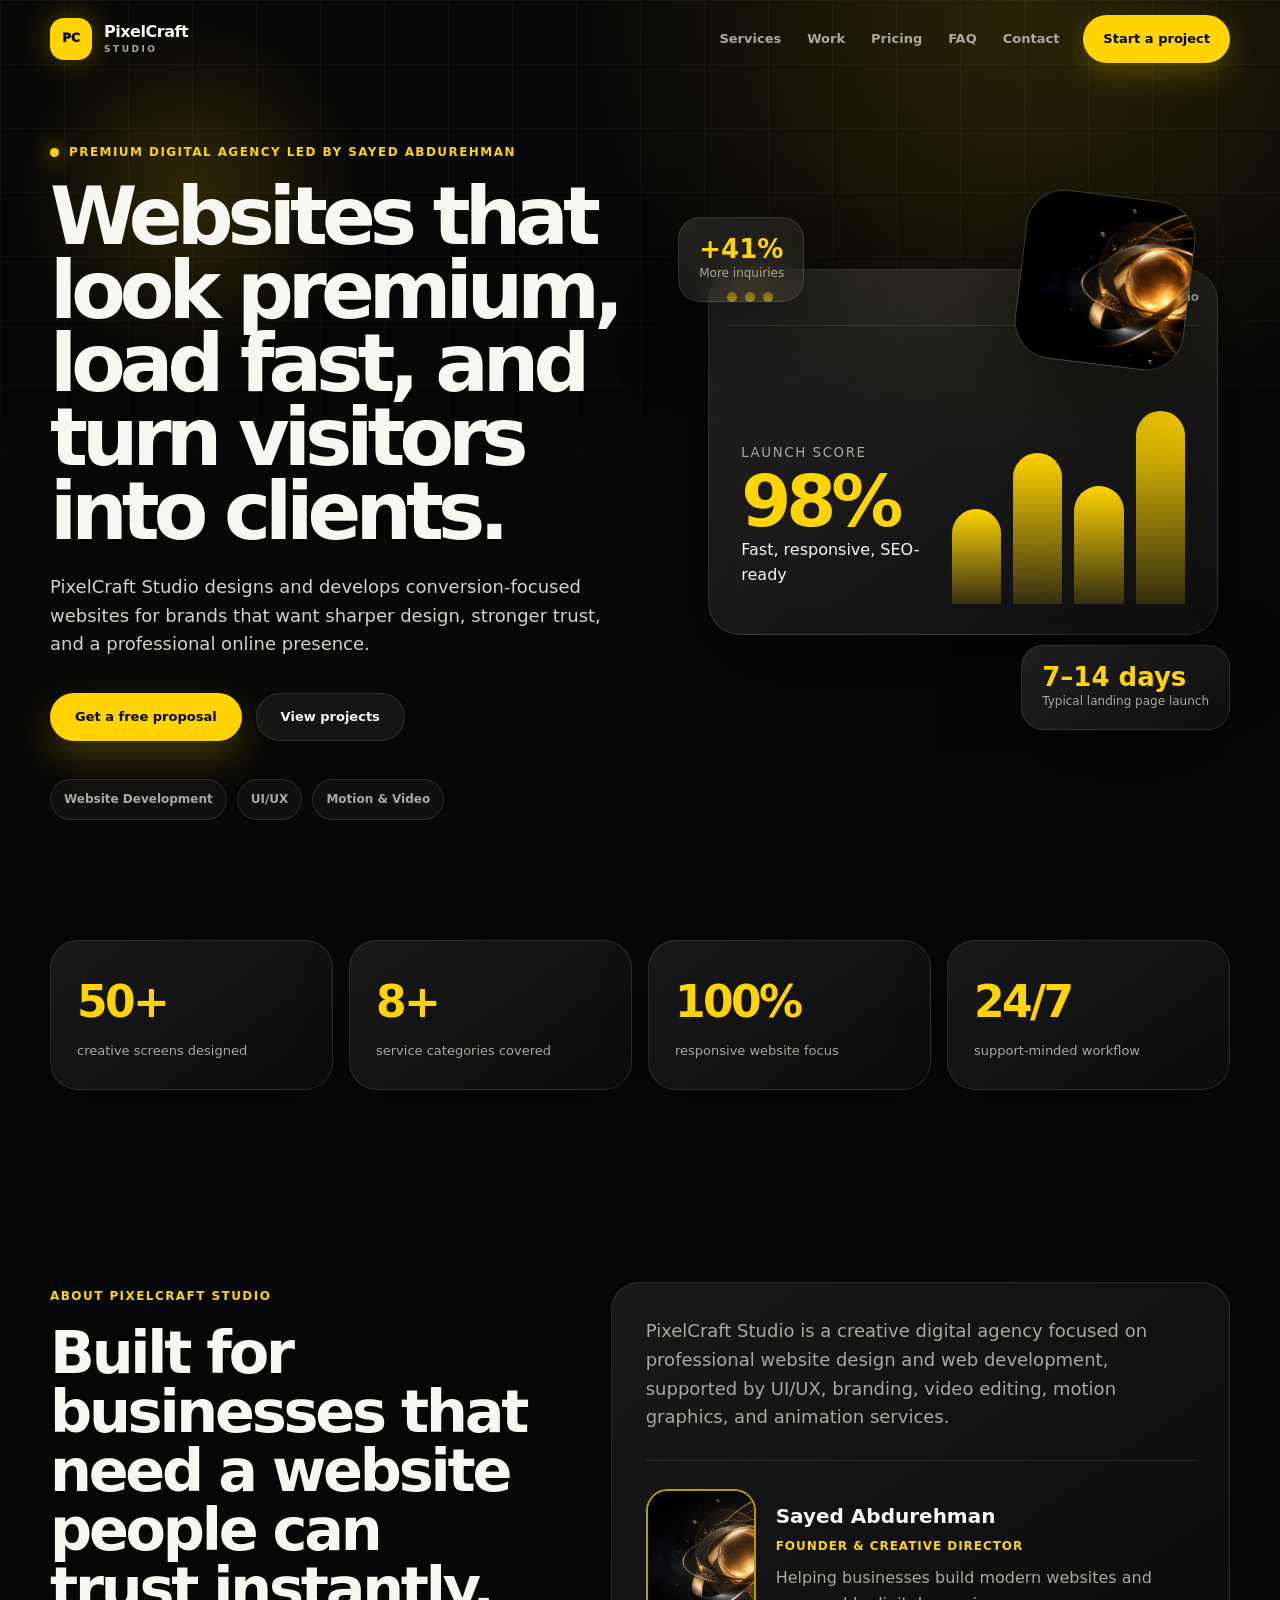
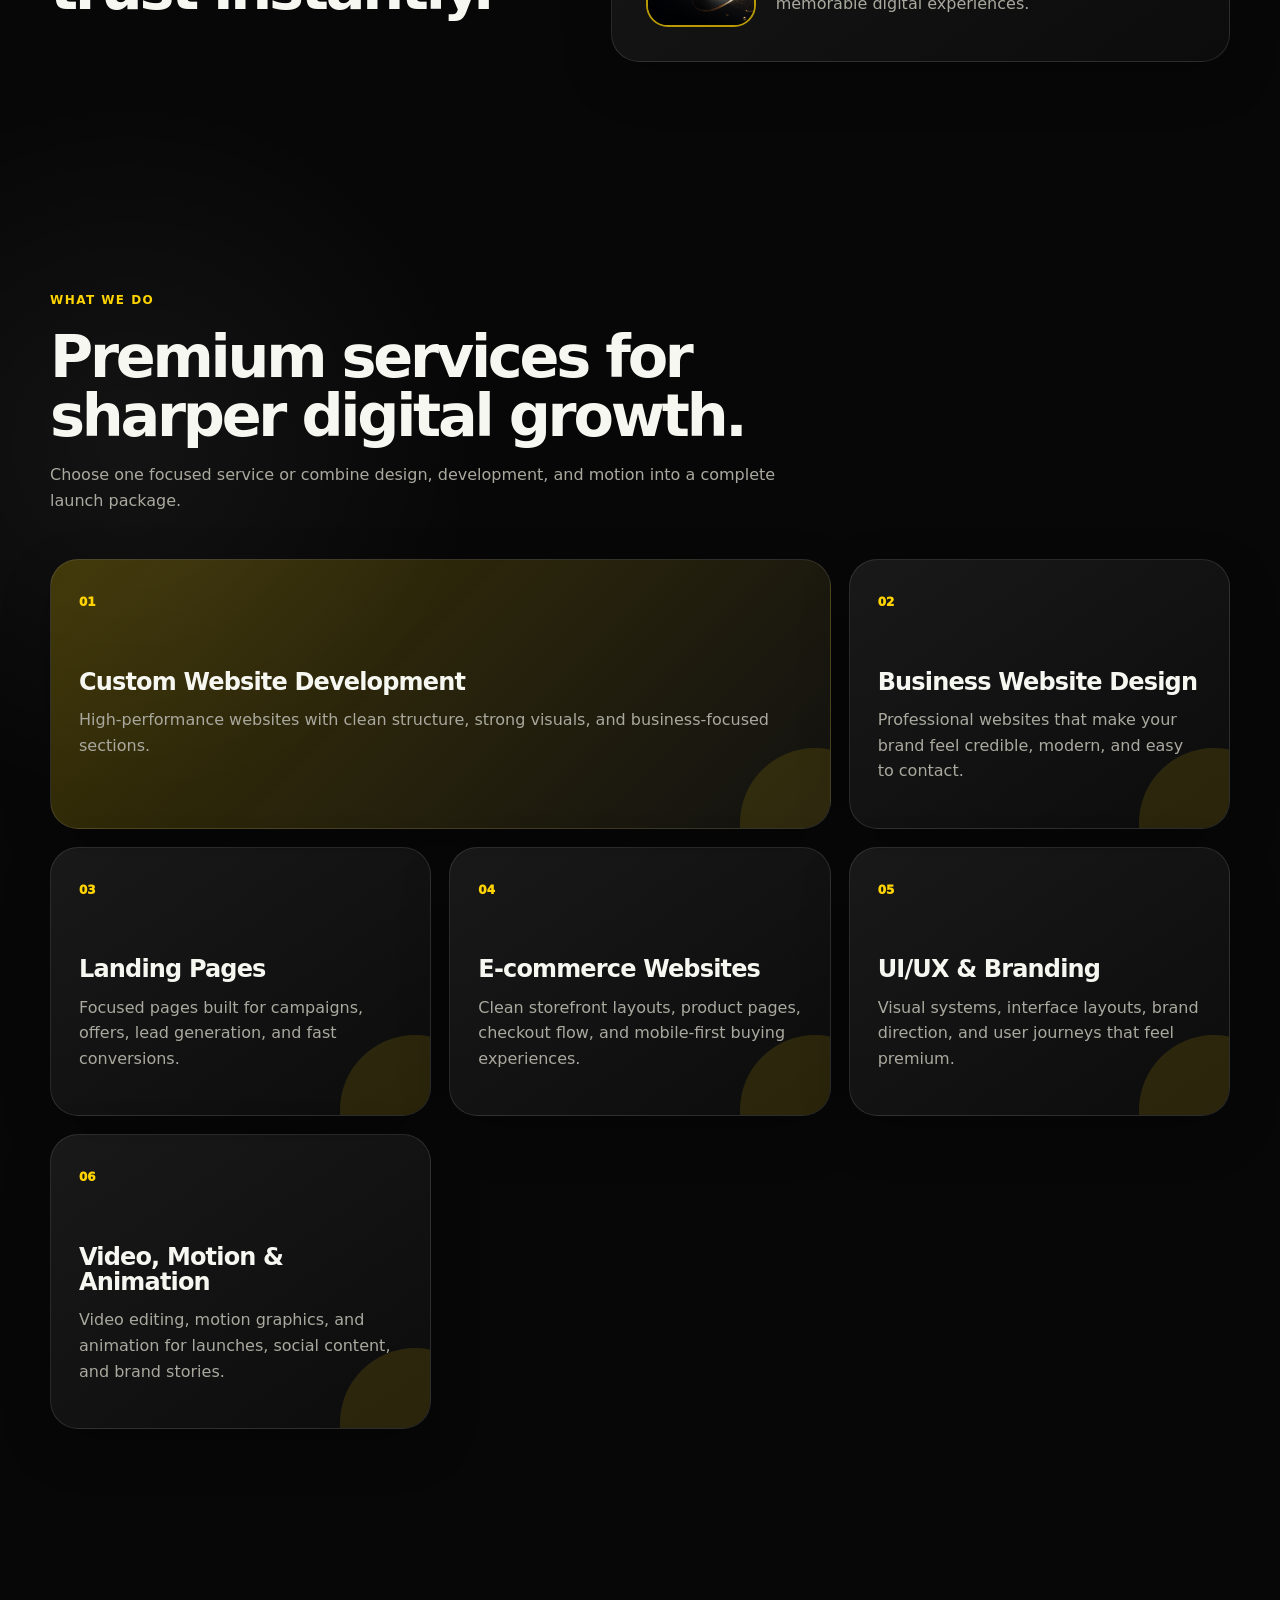
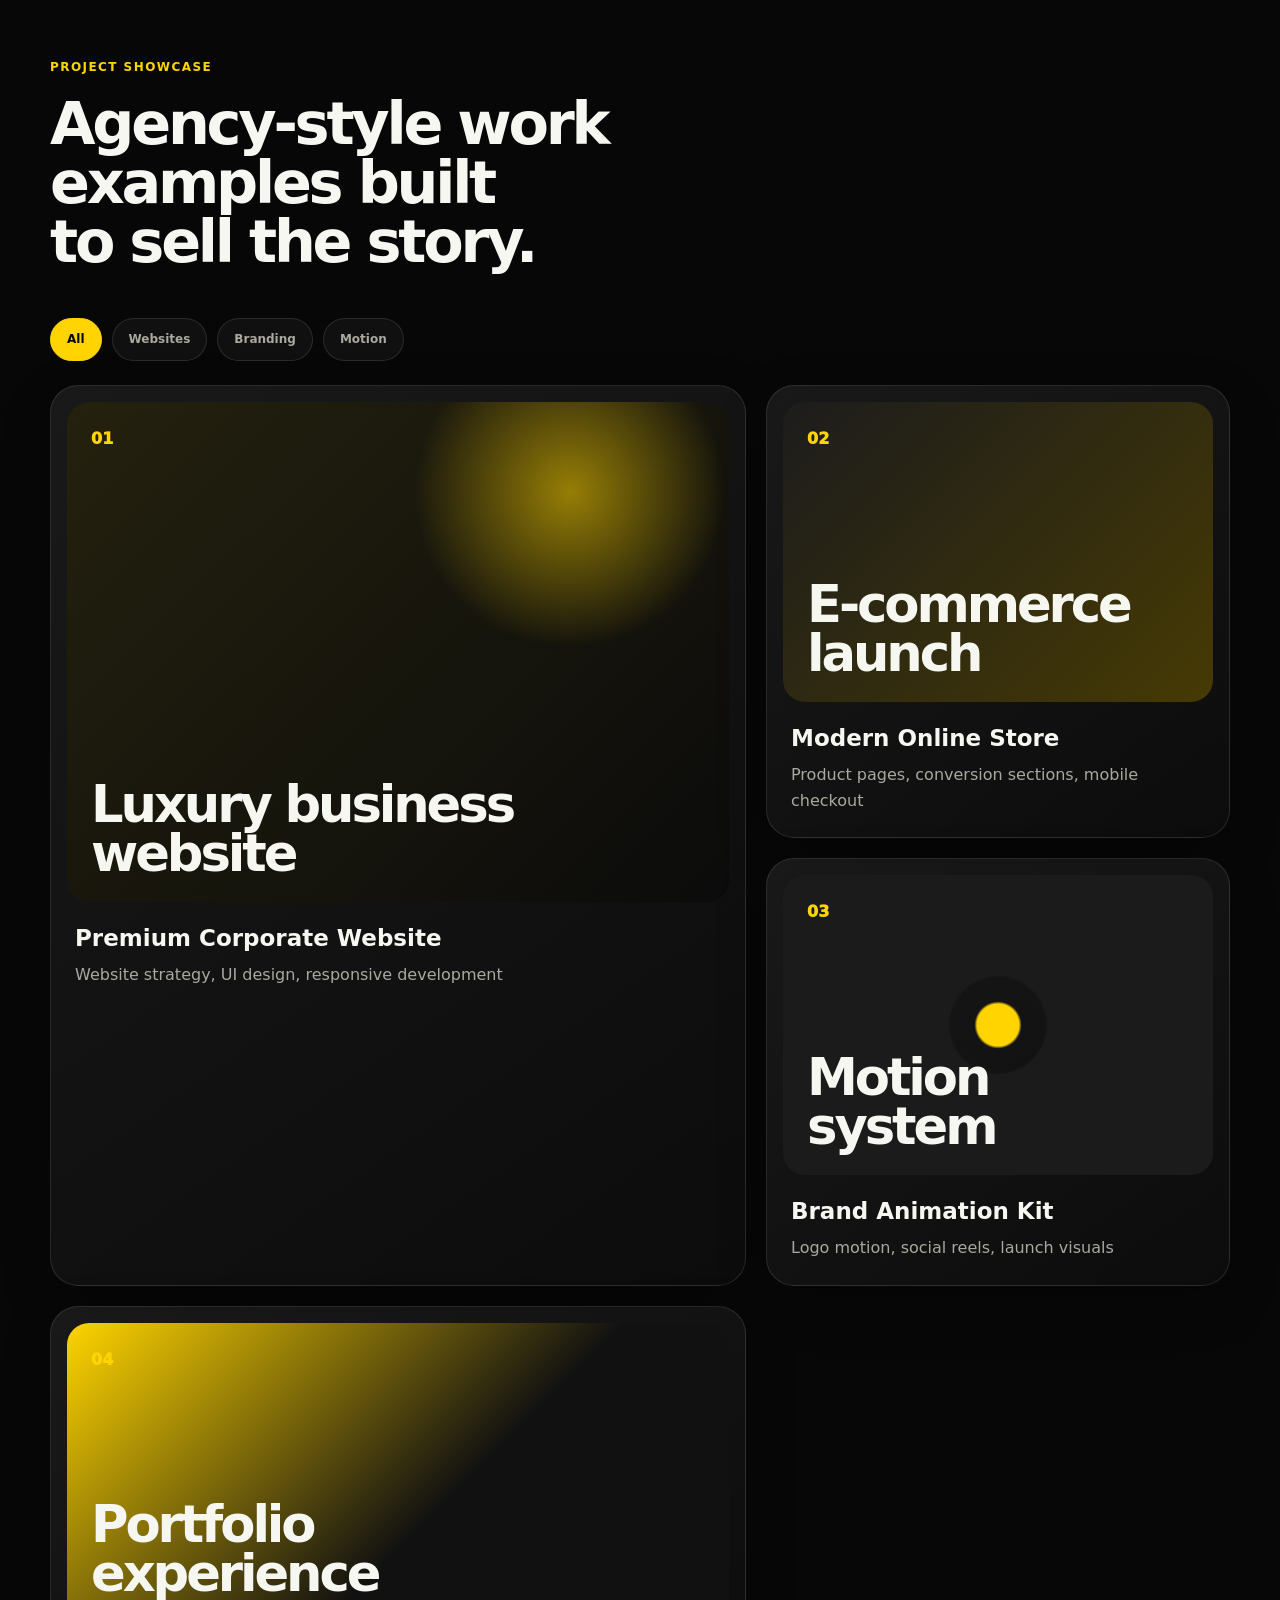
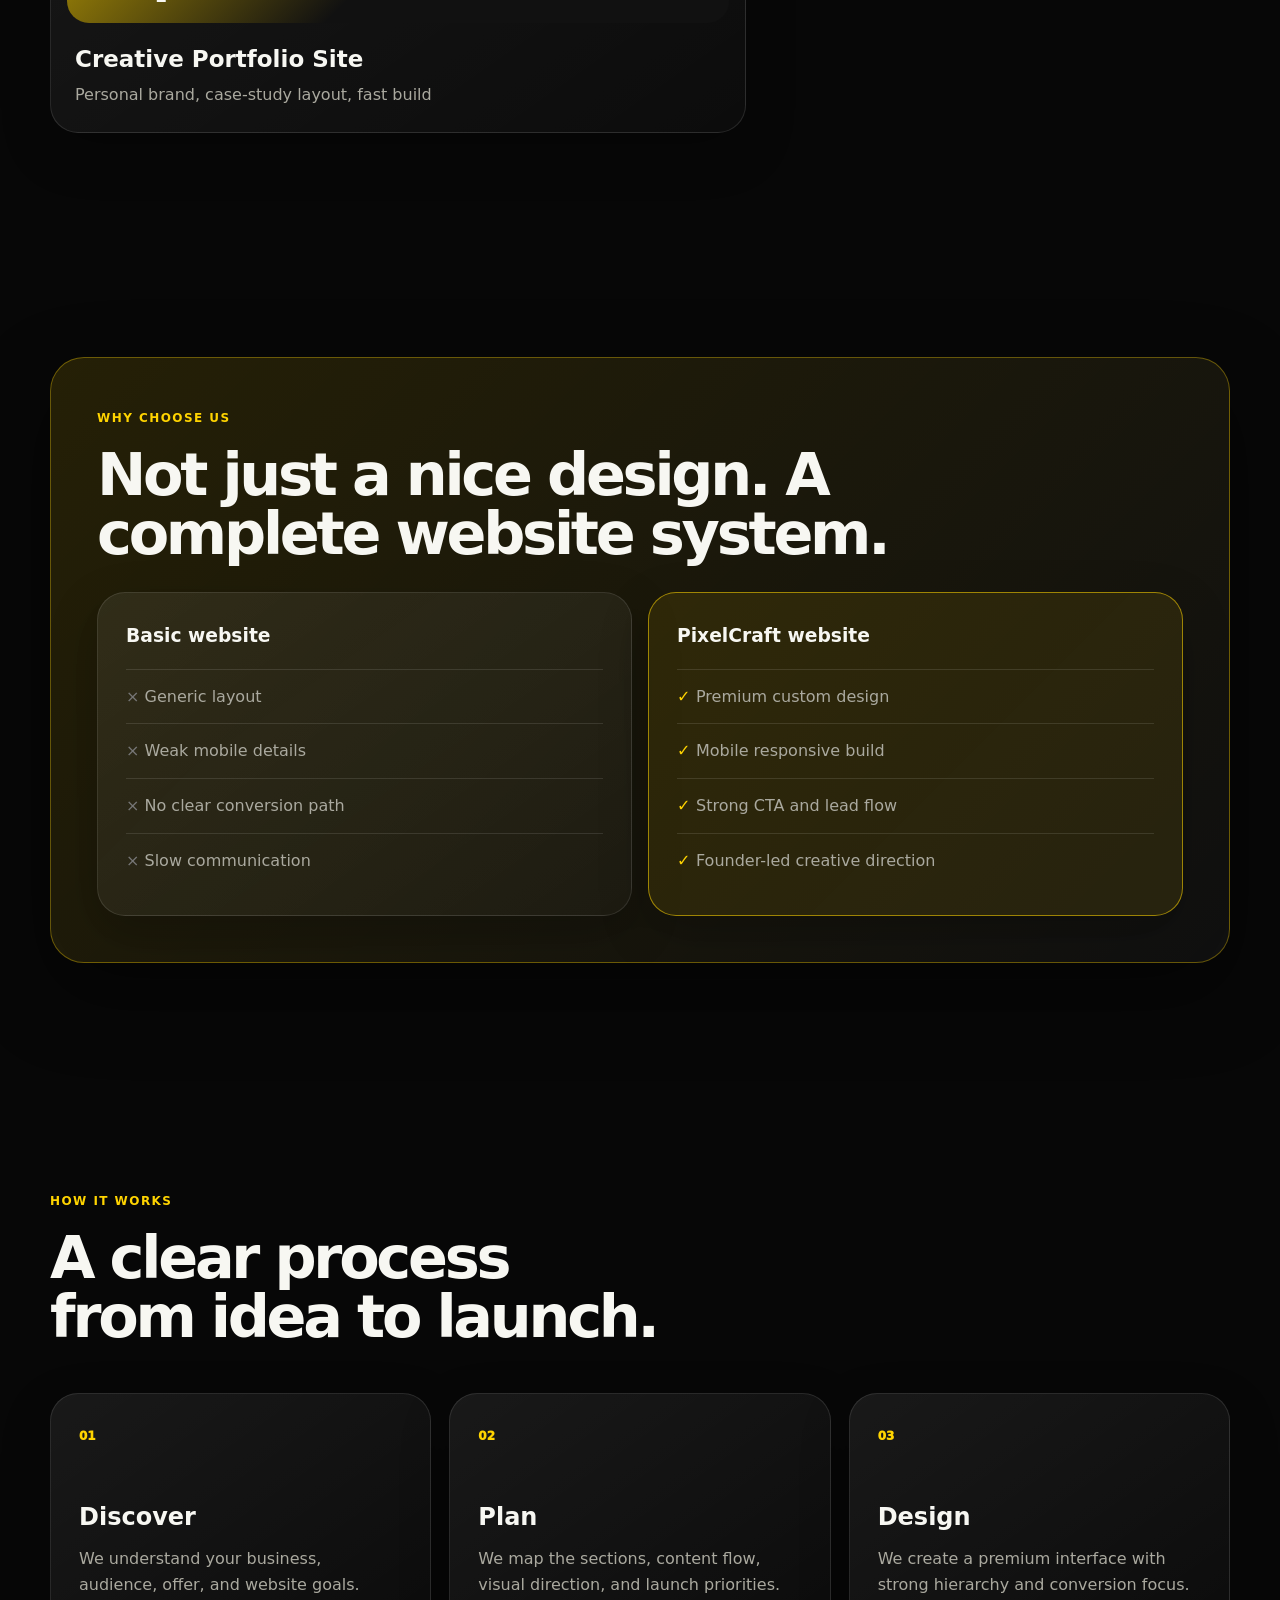
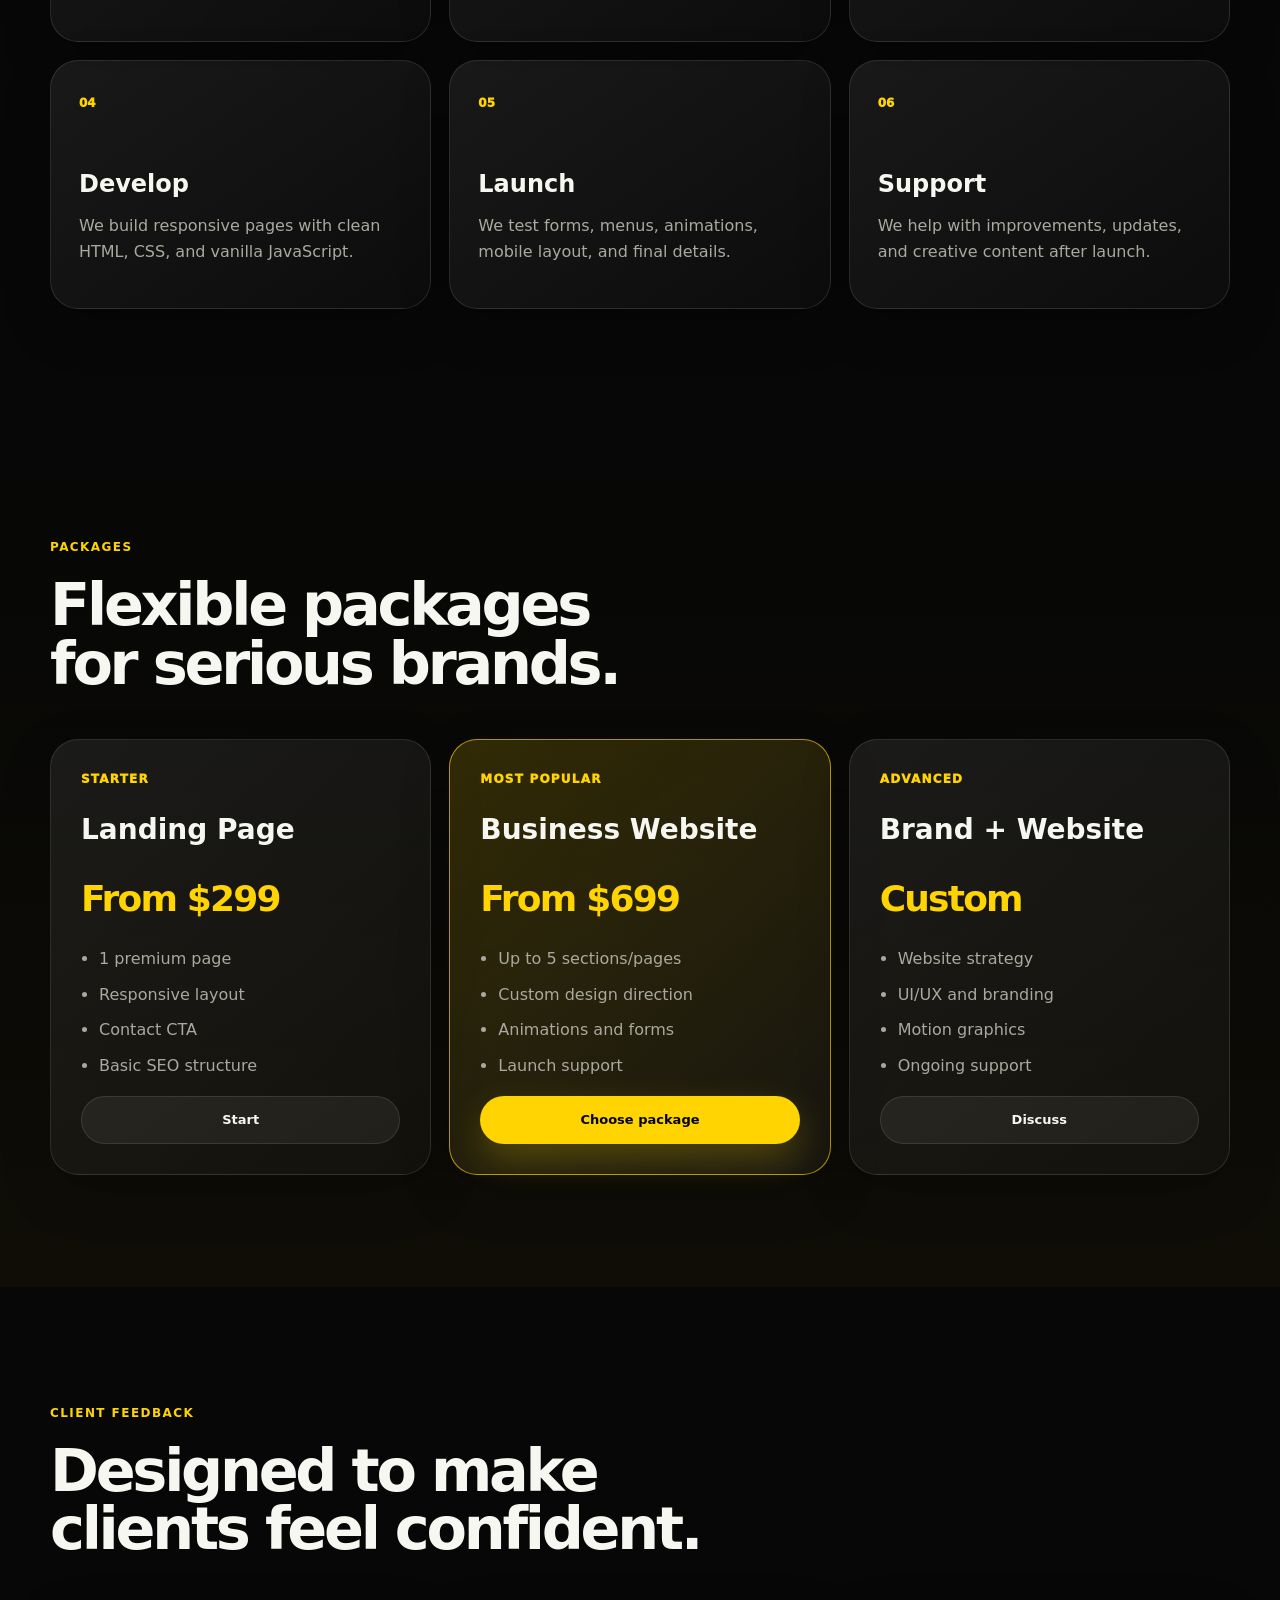
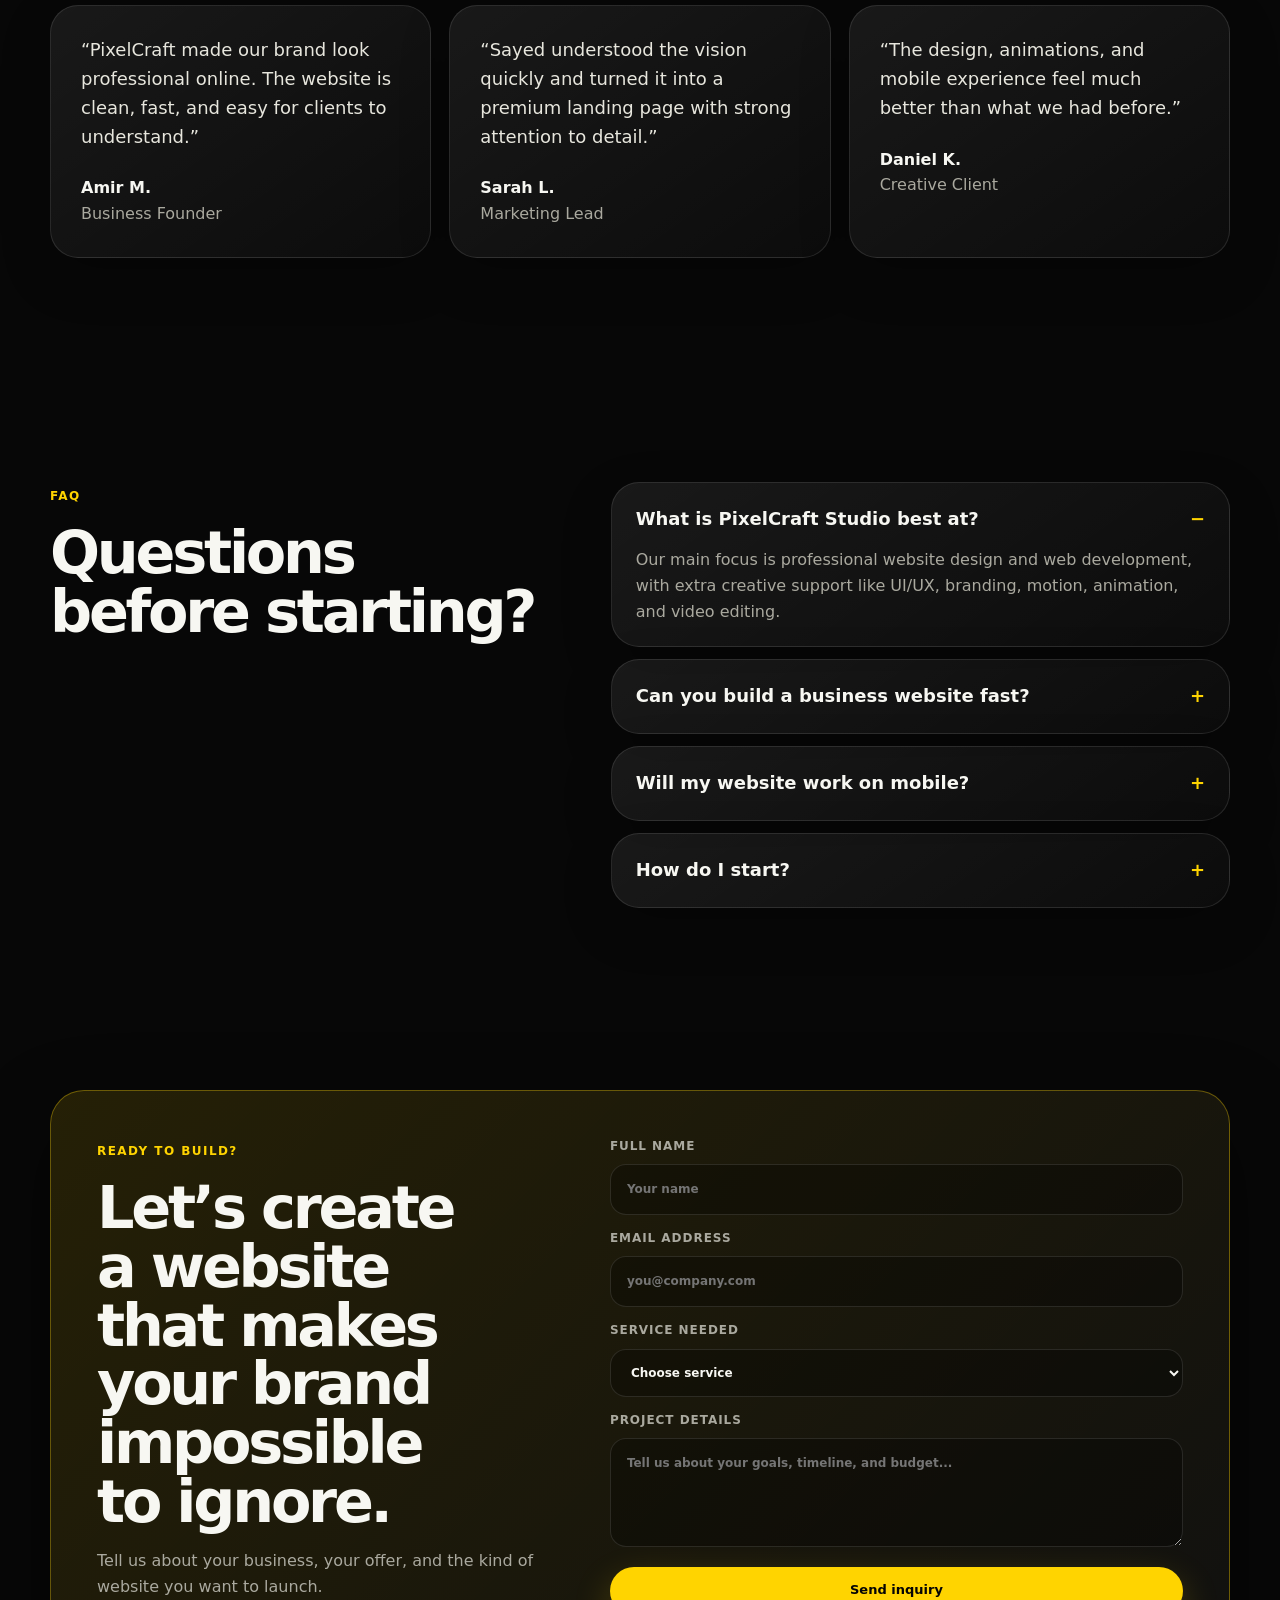
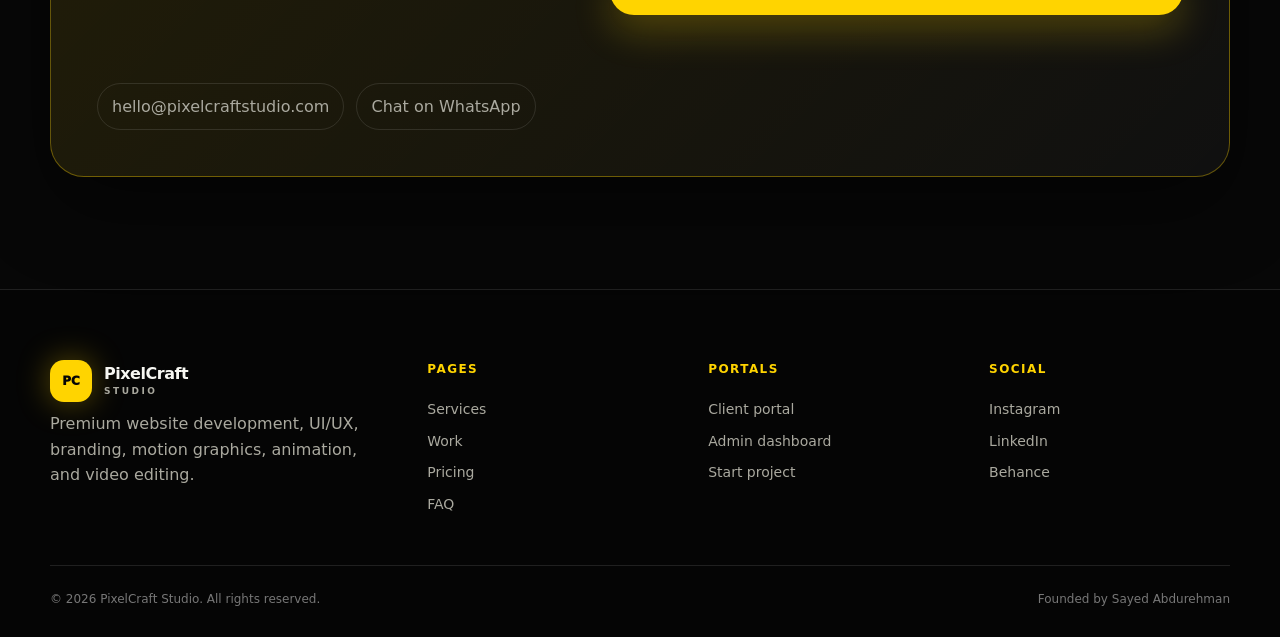
==== commit 370cfbed: "main" ====
--- a/index.html
+++ b/index.html
@@ -12,8 +12,8 @@
     <meta property="og:description" content="Conversion-focused websites and creative digital content by Sayed Abdurehman." />
     <meta property="og:type" content="website" />
     <title>PixelCraft Studio — Premium Website Development Agency</title>
-    <link rel="icon" href="assets/favicon.svg" type="image/svg+xml" />
-    <link rel="preload" as="image" href="assets/pixelcraft-orbit.jpg" />
+    <link rel="icon" href="favicon.svg" type="image/svg+xml" />
+    <link rel="preload" as="image" href="pixelcraft-orbit.jpg" />
     <link rel="stylesheet" href="styles.css" />
   </head>
   <body>
@@ -74,7 +74,7 @@
             </div>
             <div class="floating-card card-one"><b>+41%</b><span>More inquiries</span></div>
             <div class="floating-card card-two"><b>7–14 days</b><span>Typical landing page launch</span></div>
-            <div class="orb-card"><img src="assets/pixelcraft-orbit.jpg" alt="" width="420" height="420" /></div>
+            <div class="orb-card"><img src="pixelcraft-orbit.jpg" alt="" width="420" height="420" /></div>
           </div>
         </div>
       </section>
@@ -101,7 +101,7 @@
               animation services.
             </p>
             <div class="founder-mini">
-              <img src="assets/sayed-abdurehman-founder.jpg" alt="Sayed Abdurehman, Founder of PixelCraft Studio" width="180" height="240" loading="lazy" />
+              <img src="pixelcraft-orbit.png" alt="Sayed Abdurehman, Founder of PixelCraft Studio" width="180" height="240" loading="lazy" />
               <div>
                 <strong>Sayed Abdurehman</strong>
                 <span>Founder & Creative Director</span>
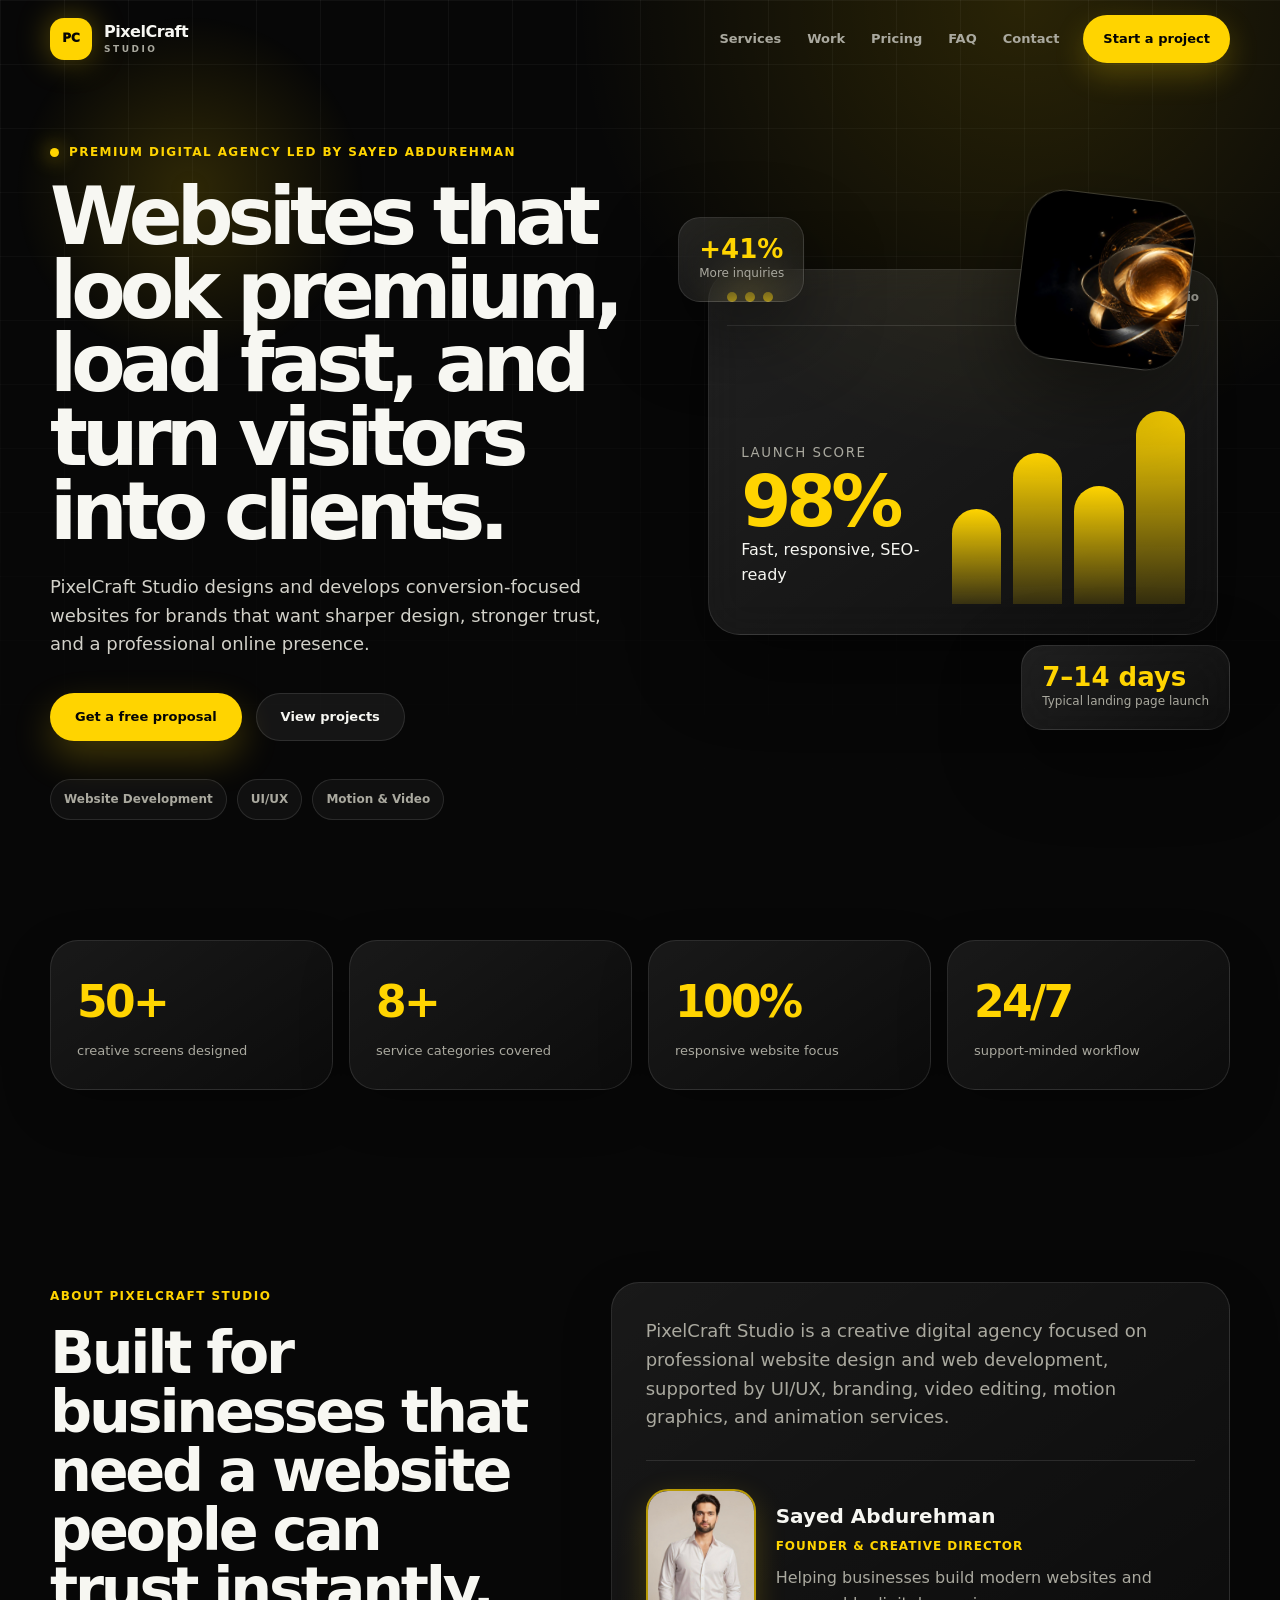
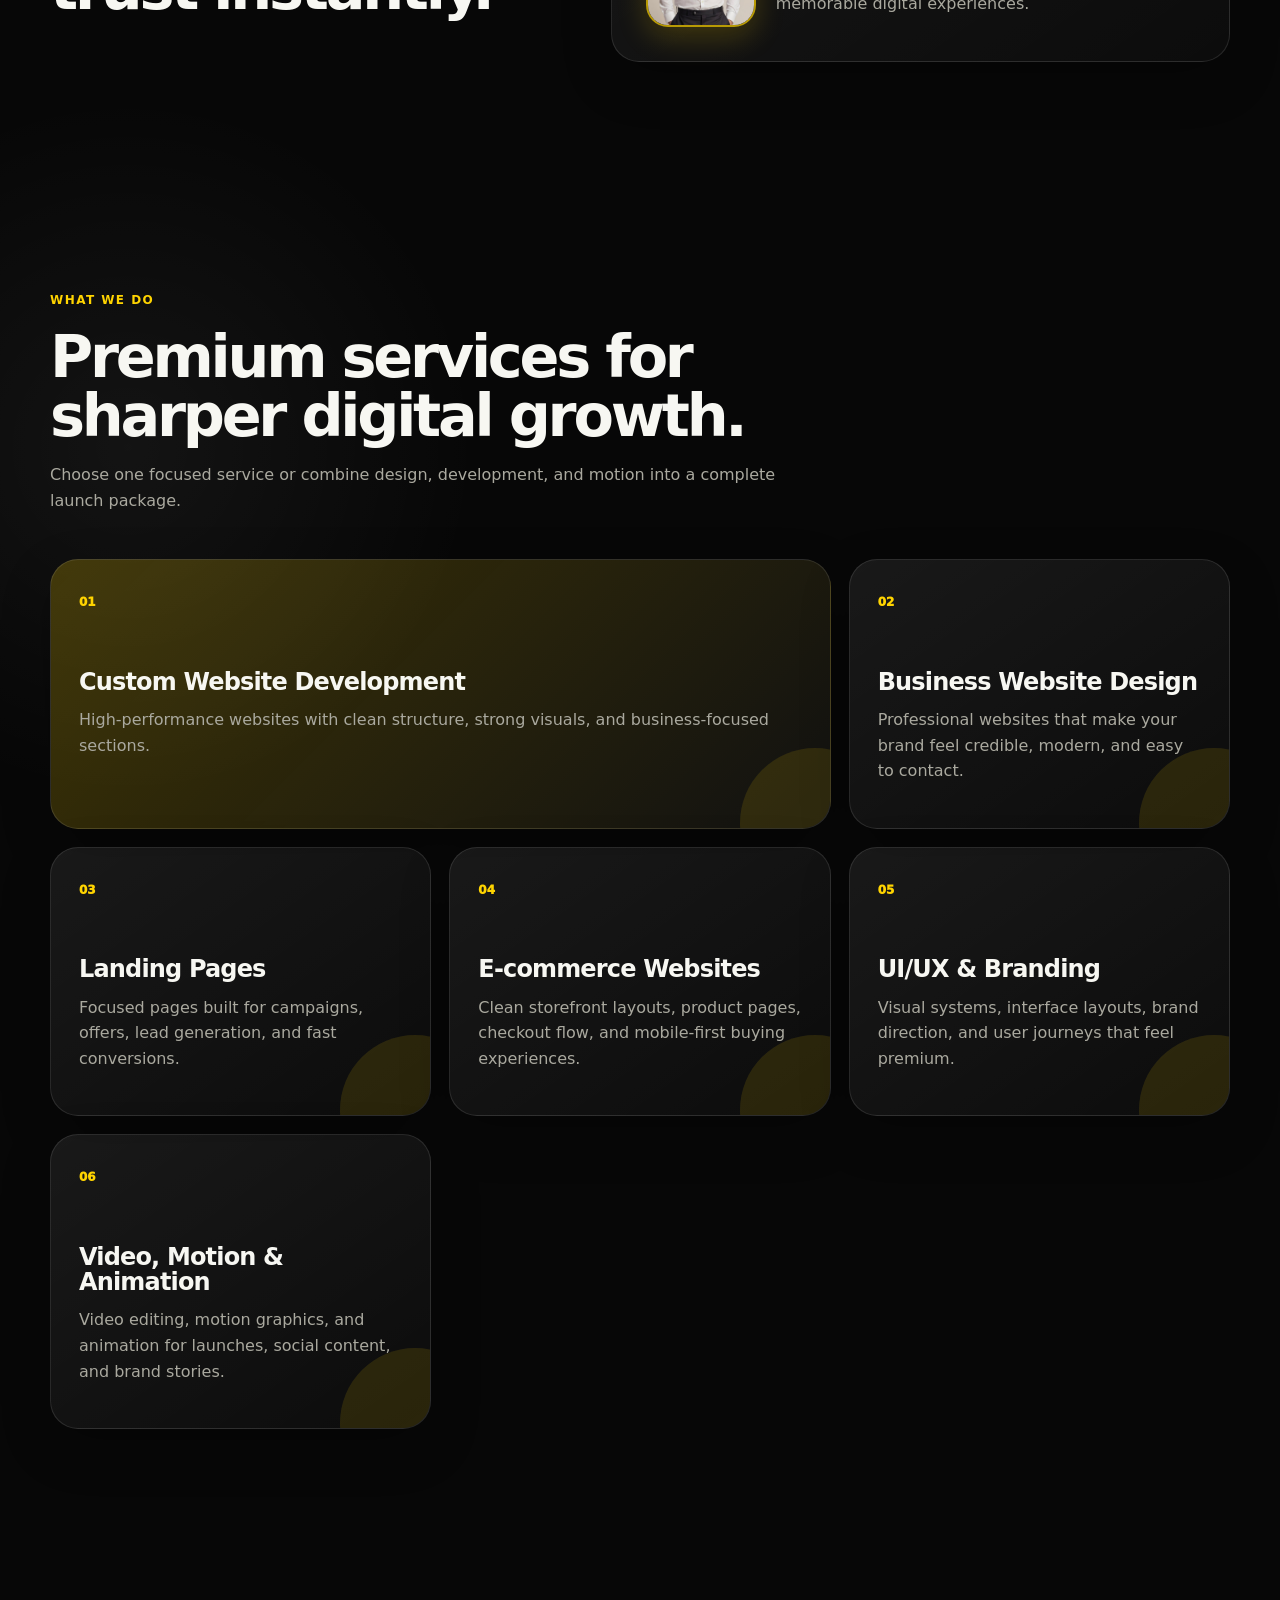
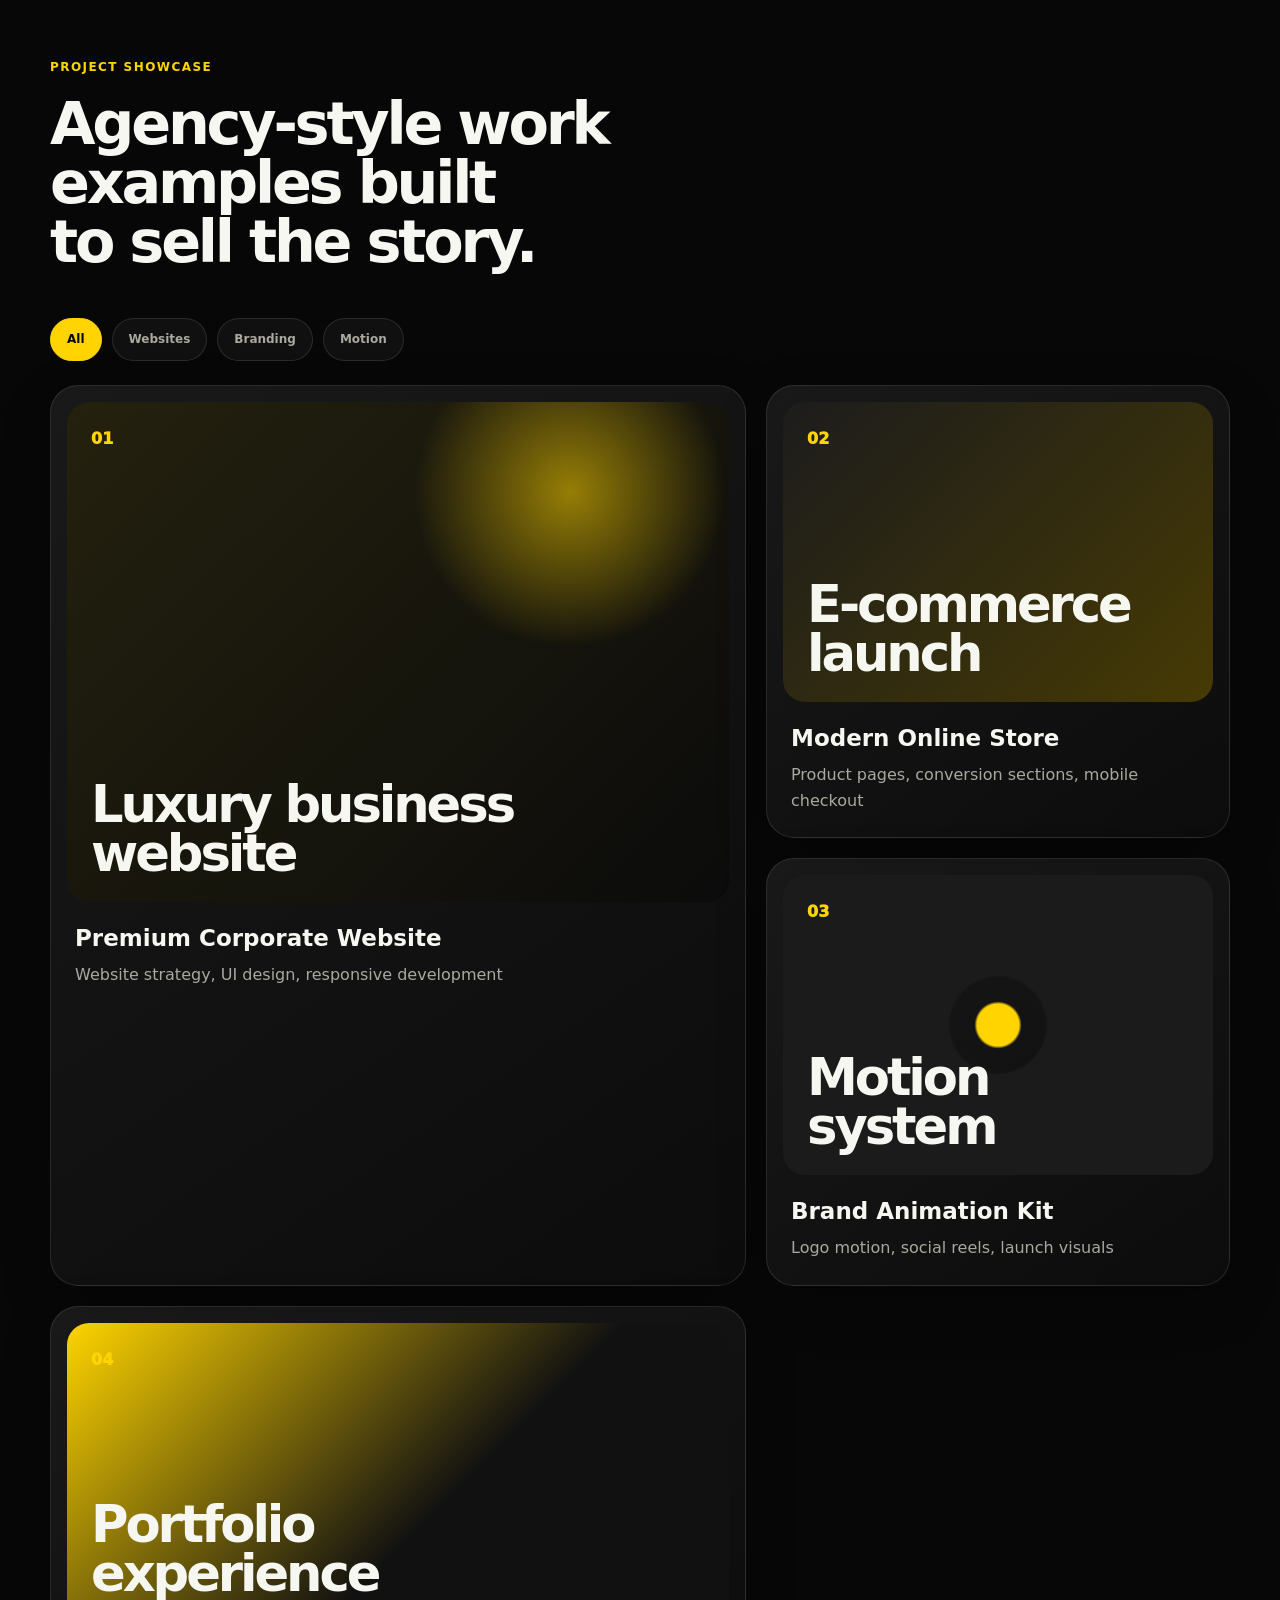
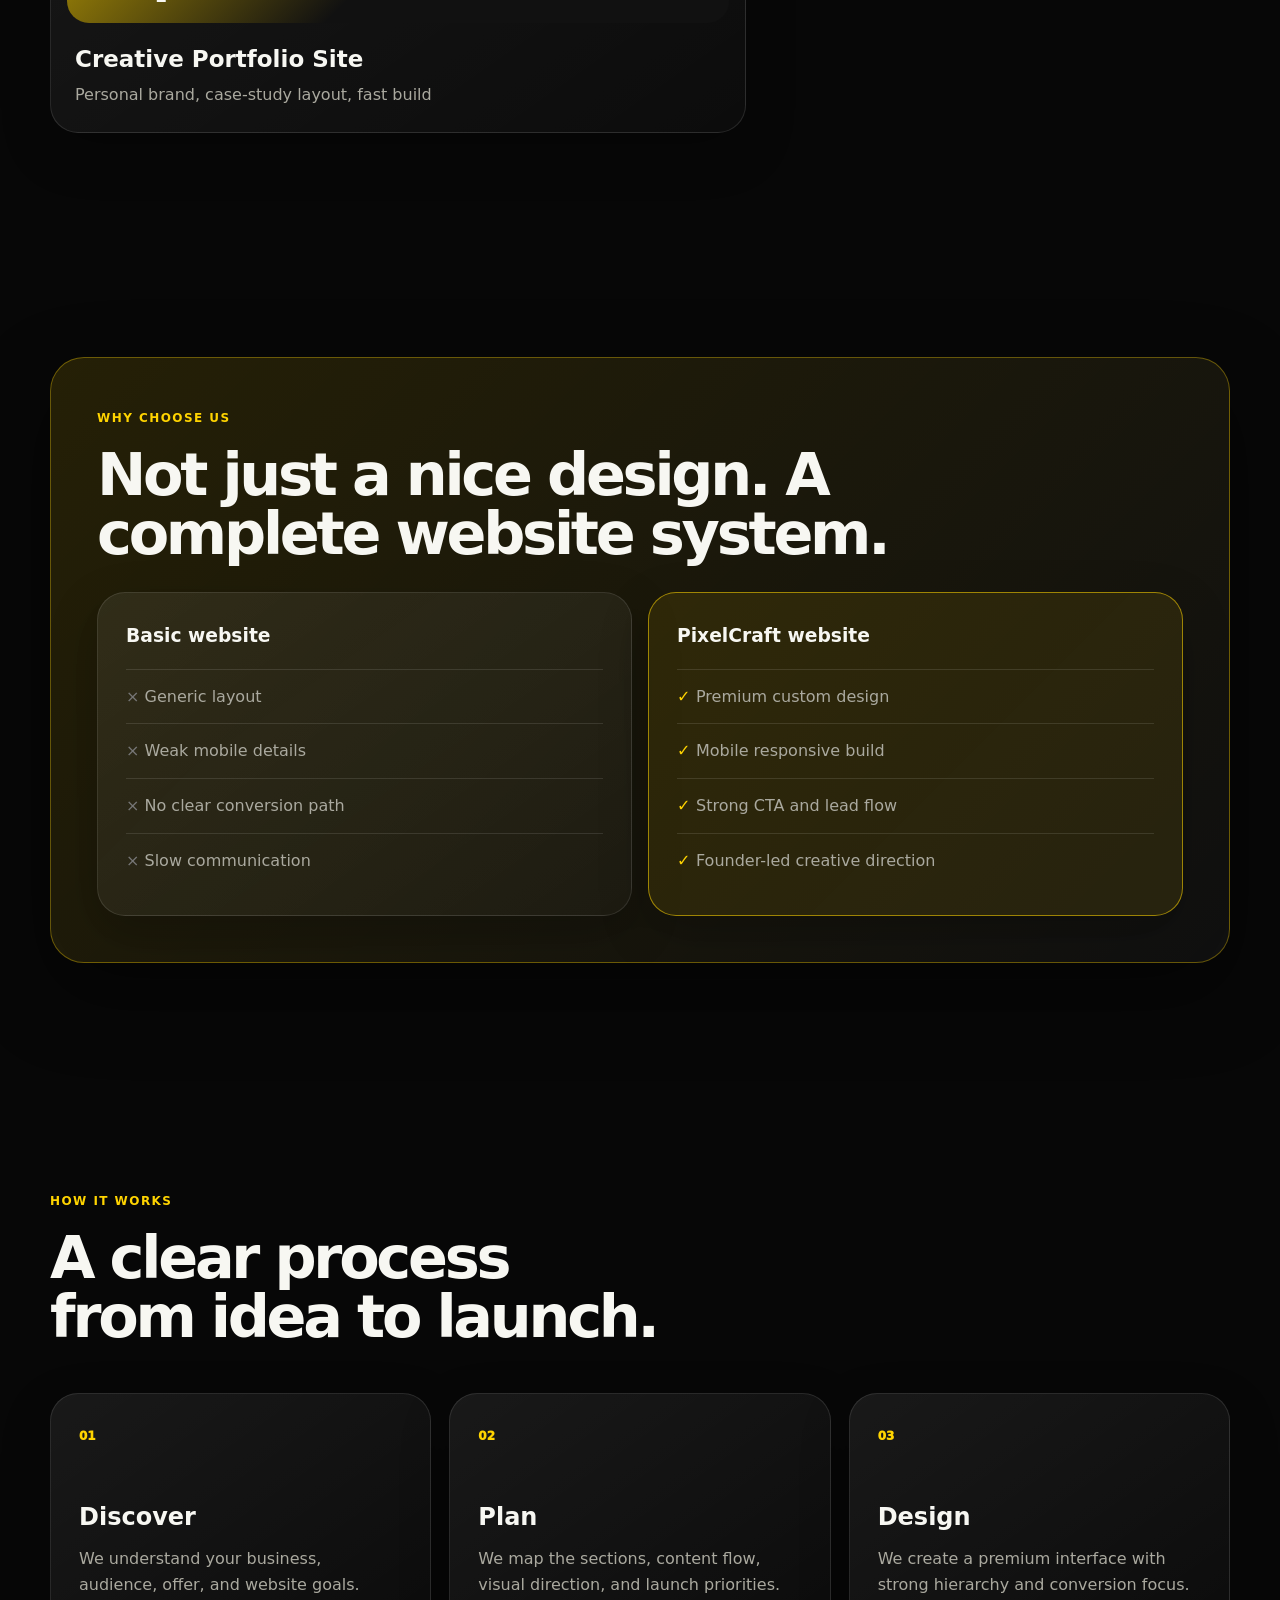
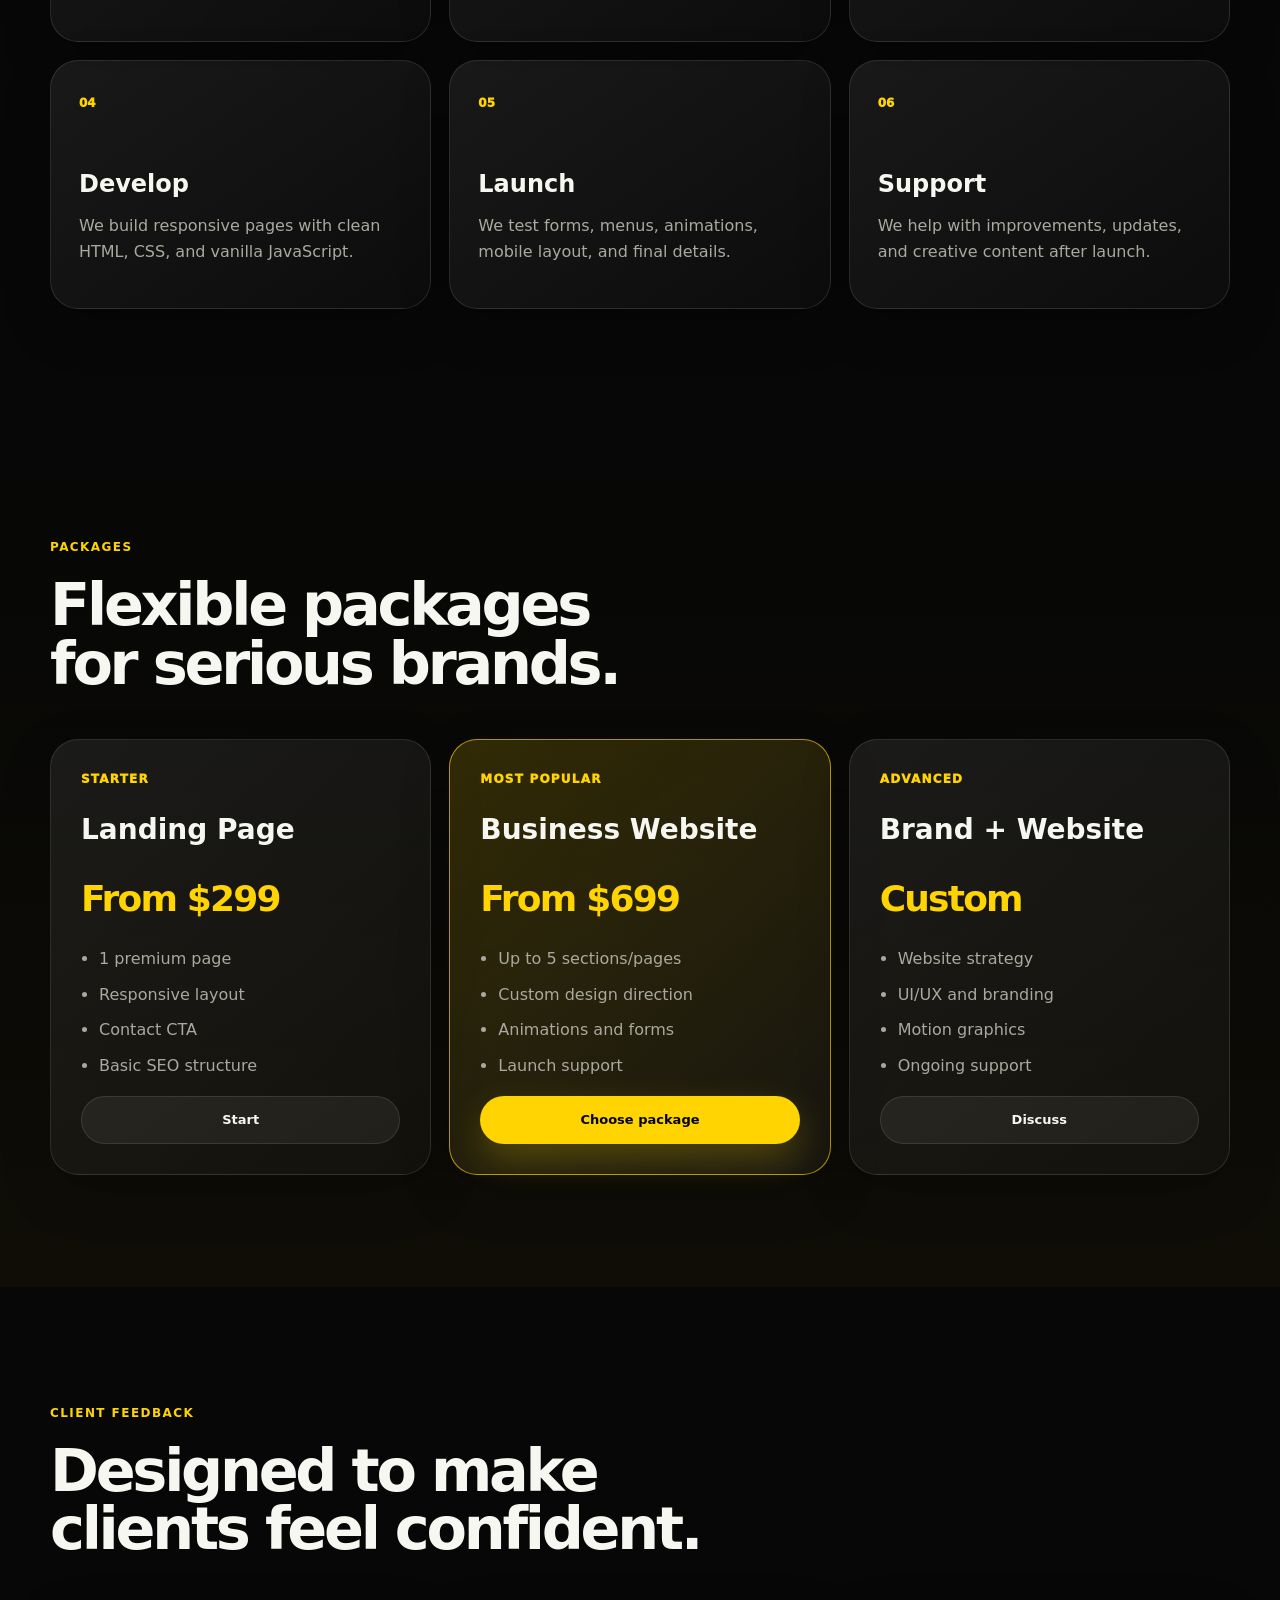
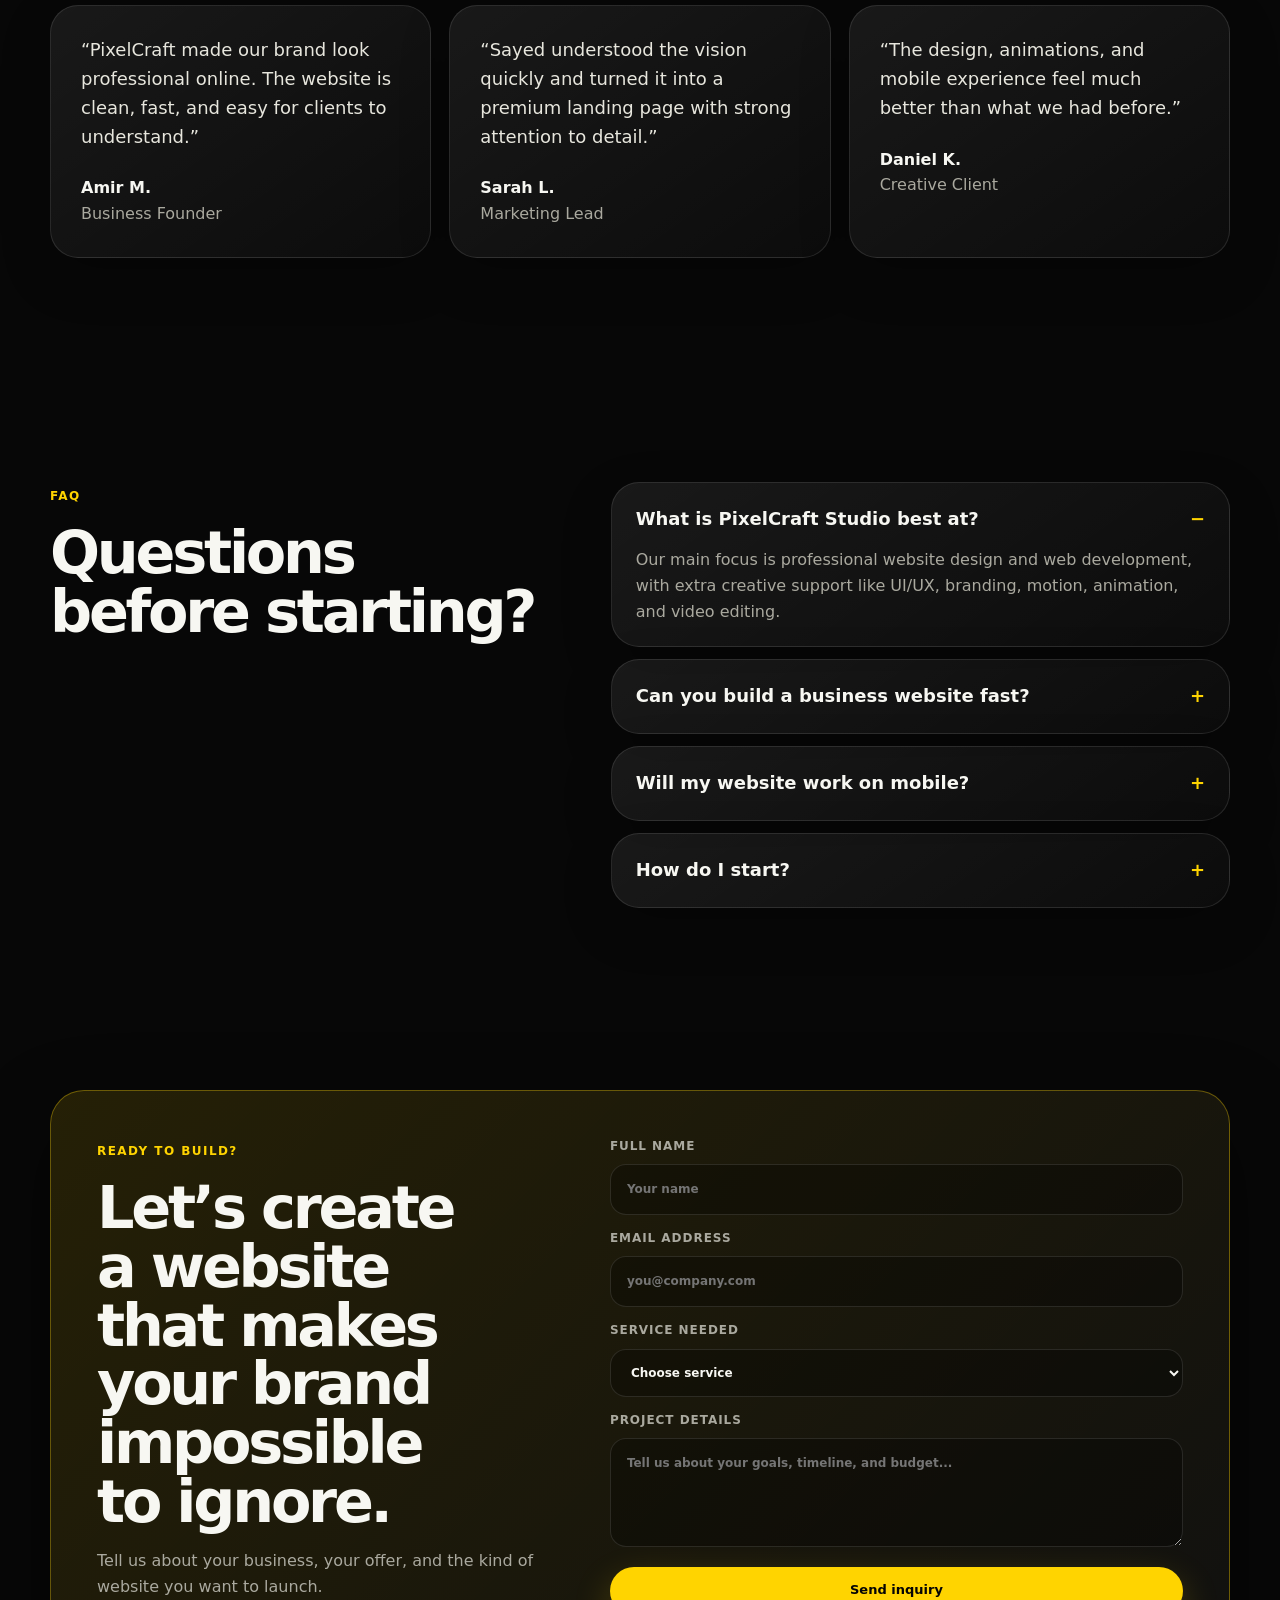
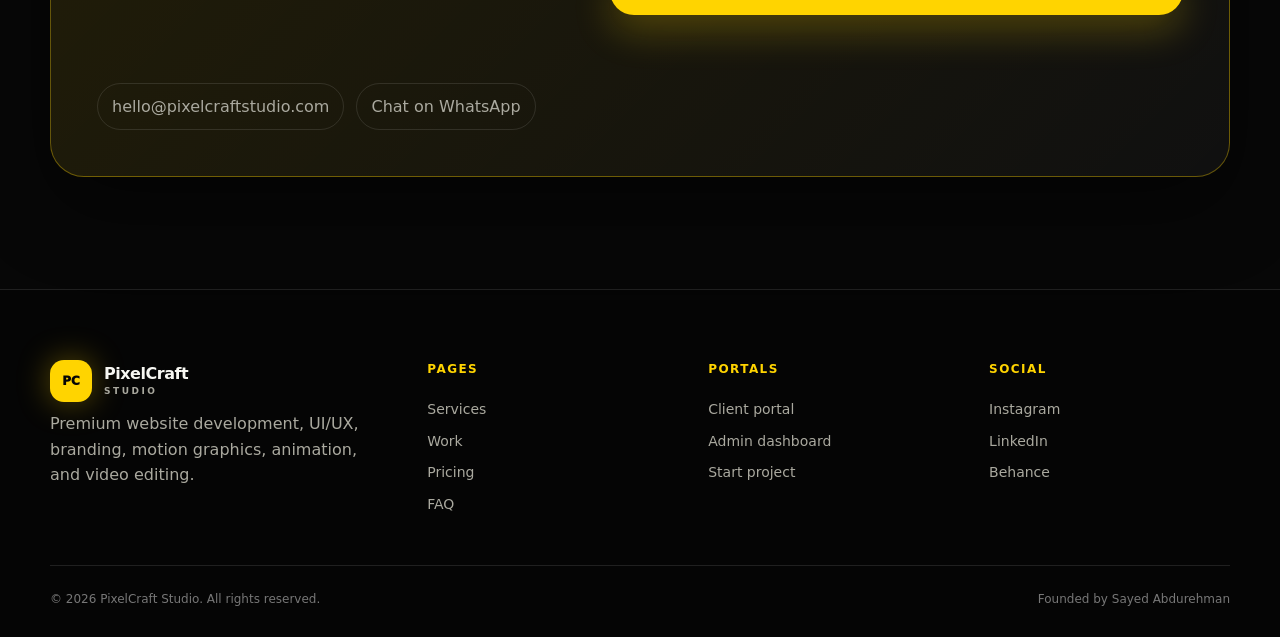
==== commit 208716d4: "main" ====
--- a/index.html
+++ b/index.html
@@ -101,7 +101,7 @@
               animation services.
             </p>
             <div class="founder-mini">
-              <img src="pixelcraft-orbit.png" alt="Sayed Abdurehman, Founder of PixelCraft Studio" width="180" height="240" loading="lazy" />
+              <img src="sayed-abdurehman-founder.jpg" alt="Sayed Abdurehman, Founder of PixelCraft Studio" width="180" height="240" loading="lazy" />
               <div>
                 <strong>Sayed Abdurehman</strong>
                 <span>Founder & Creative Director</span>
--- a/styles.css
+++ b/styles.css
@@ -226,3 +226,10 @@
   *, *::before, *::after { animation-duration: .01ms !important; transition-duration: .01ms !important; }
   .reveal { opacity: 1; transform: none; }
 }
+
+
+.founder-mini img{
+ object-fit:cover;
+ object-position:center top;
+ box-shadow:0 10px 30px rgba(255,212,0,.2);
+}
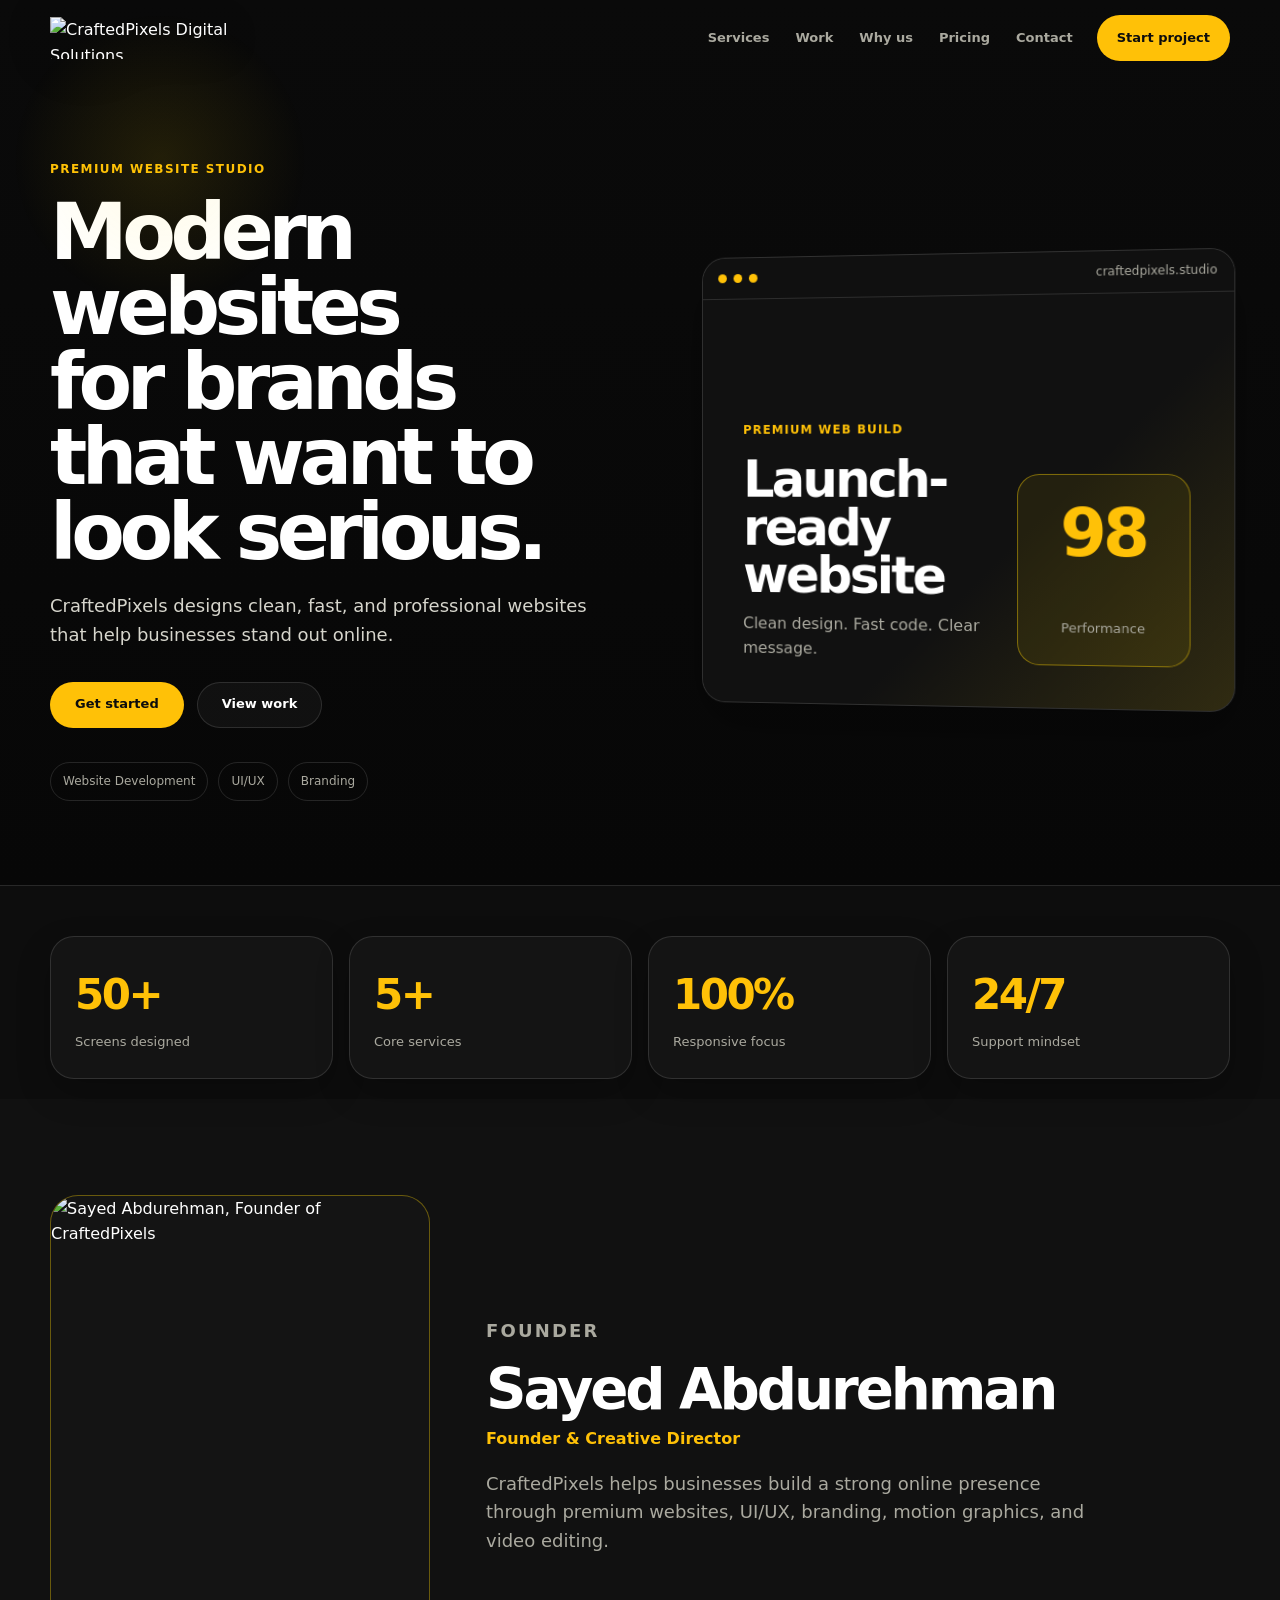
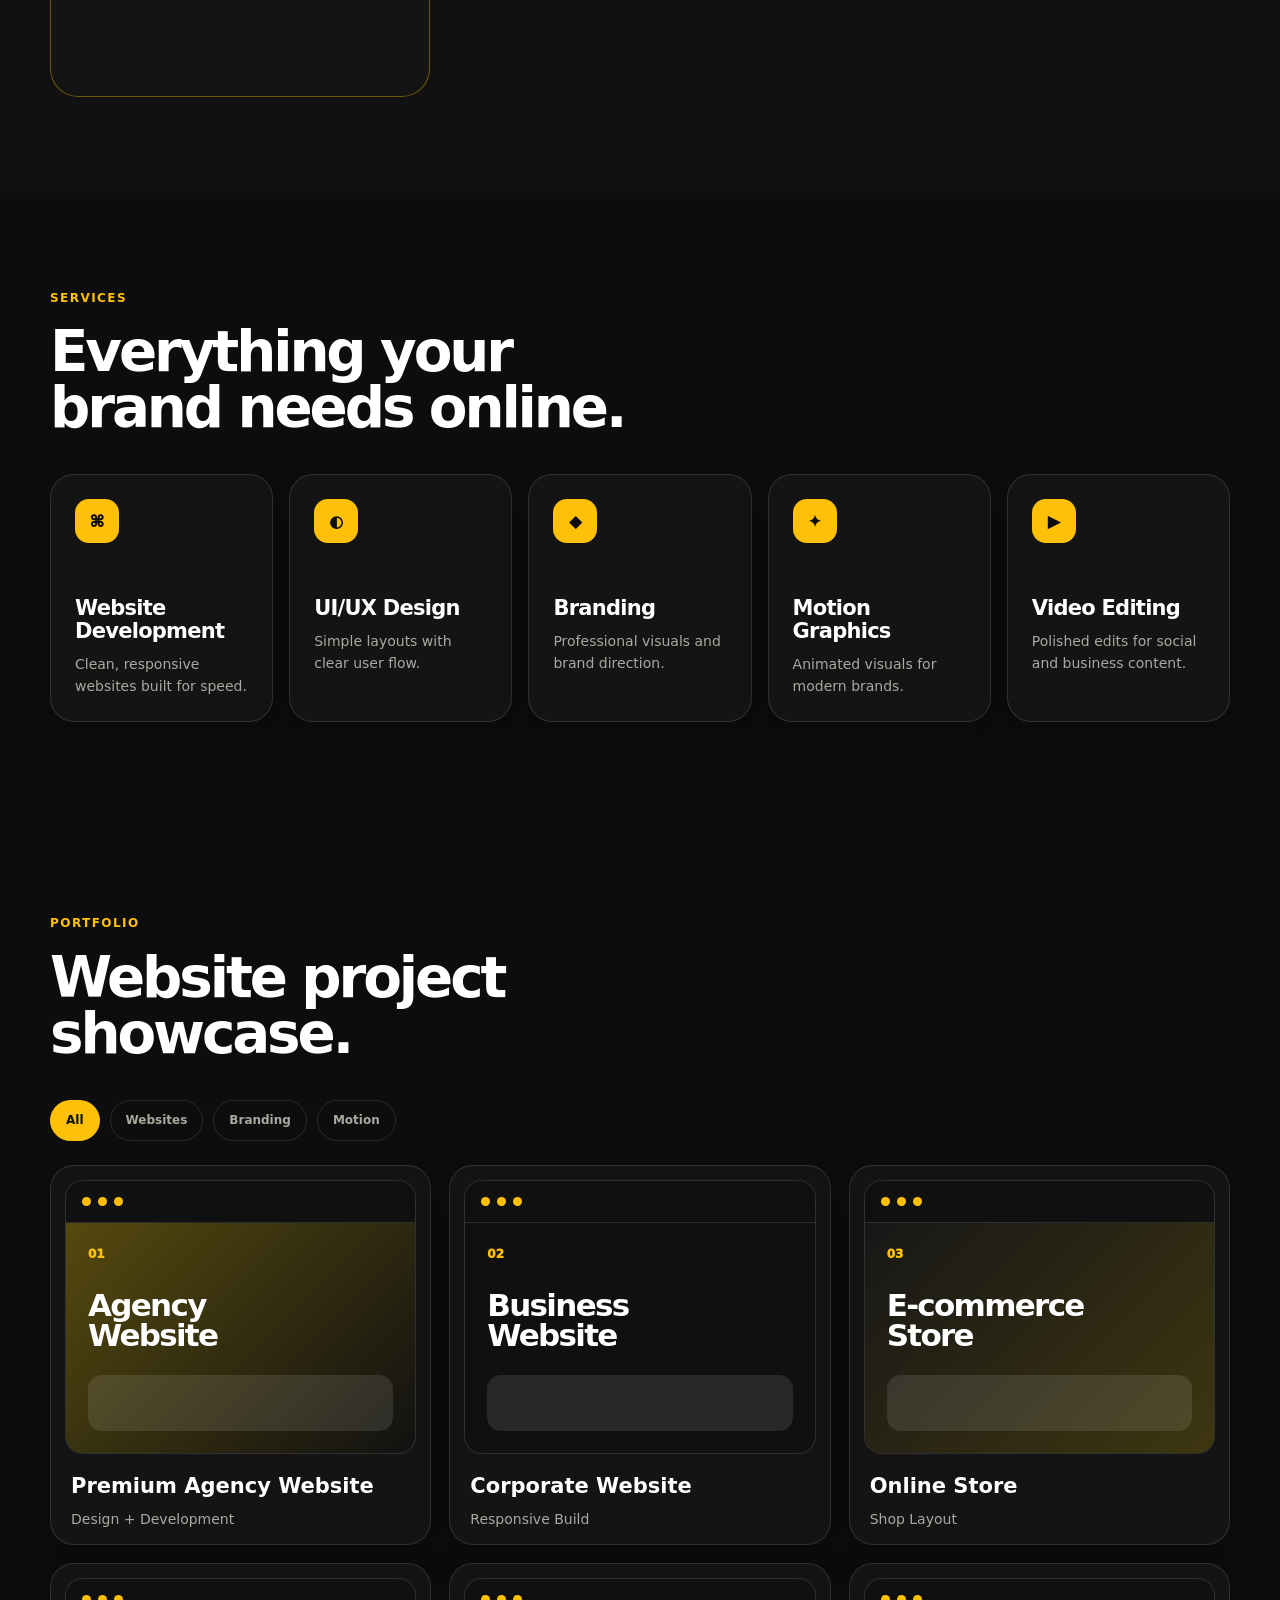
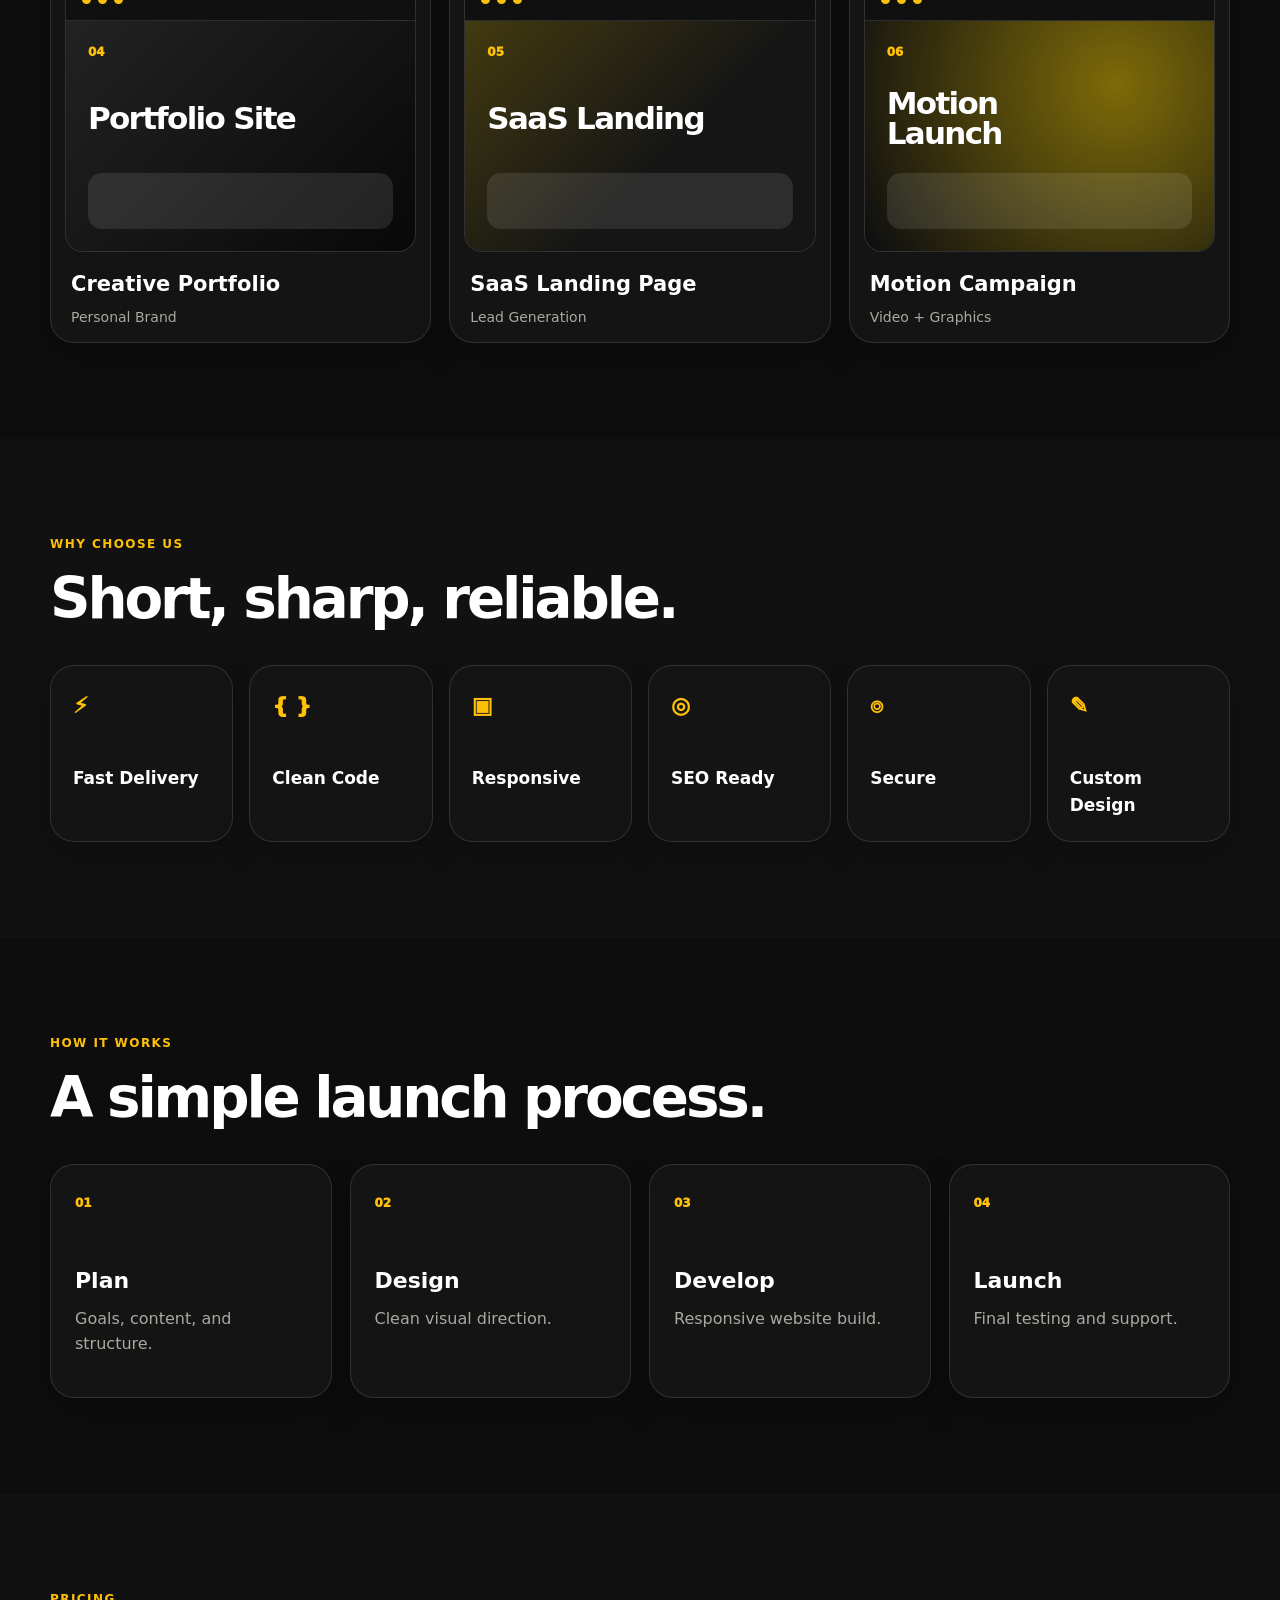
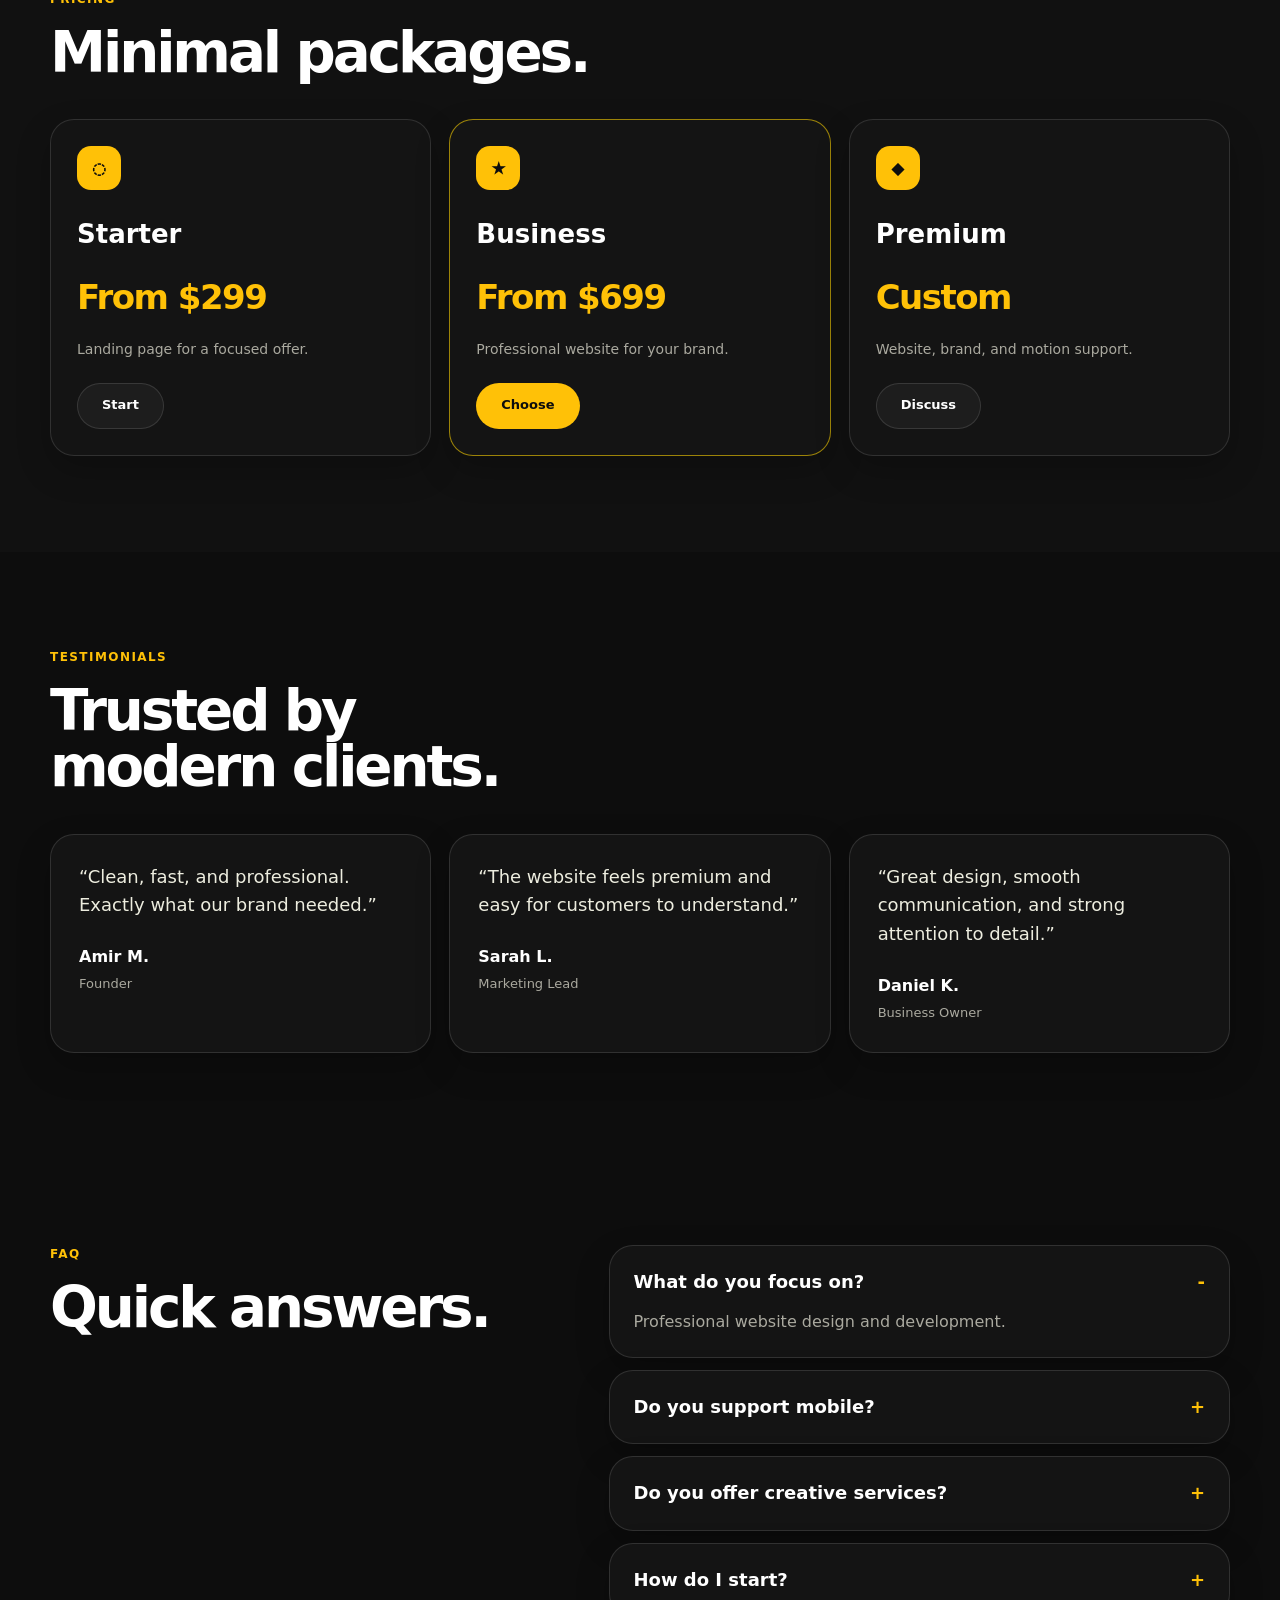
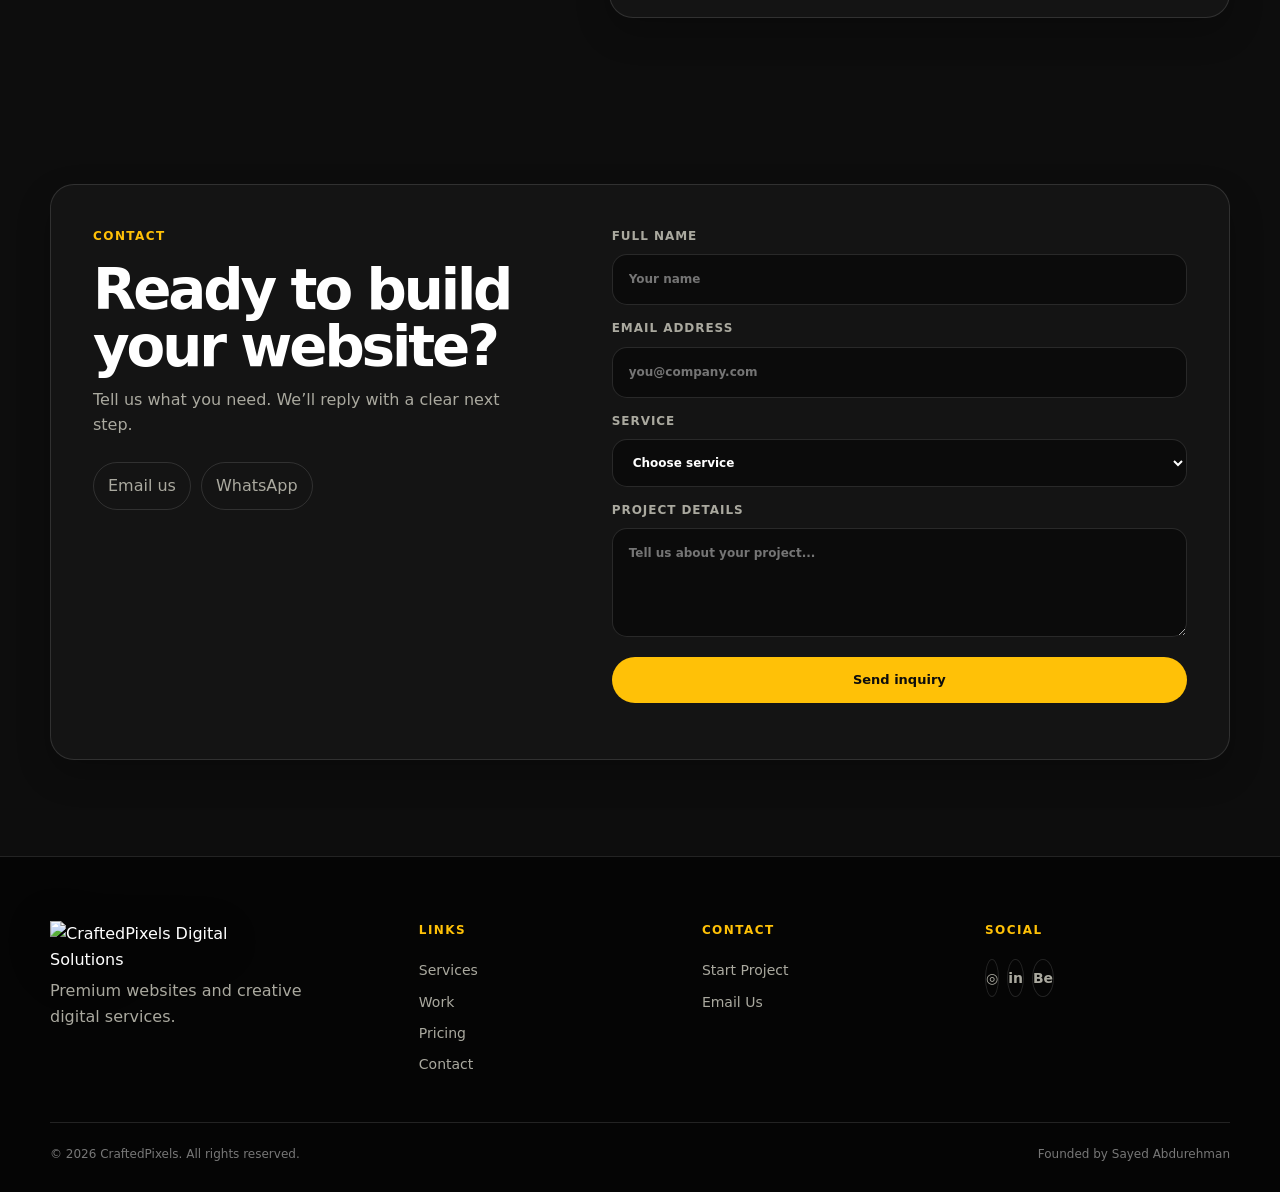
==== commit a8c21834: "main" ====
--- a/index.html
+++ b/index.html
@@ -5,109 +5,95 @@
     <meta name="viewport" content="width=device-width, initial-scale=1.0" />
     <meta
       name="description"
-      content="PixelCraft Studio builds premium websites, UI/UX, branding, motion graphics, animation, and video content for ambitious businesses."
+      content="CraftedPixels creates premium websites, UI/UX design, branding, motion graphics, and video editing for modern businesses."
     />
-    <meta name="theme-color" content="#0a0a0a" />
-    <meta property="og:title" content="PixelCraft Studio — Premium Website Development Agency" />
-    <meta property="og:description" content="Conversion-focused websites and creative digital content by Sayed Abdurehman." />
+    <meta name="theme-color" content="#080808" />
+    <meta property="og:title" content="CraftedPixels — Premium Website Development" />
+    <meta property="og:description" content="Modern website design and development by Sayed Abdurehman." />
     <meta property="og:type" content="website" />
-    <title>PixelCraft Studio — Premium Website Development Agency</title>
-    <link rel="icon" href="favicon.svg" type="image/svg+xml" />
-    <link rel="preload" as="image" href="pixelcraft-orbit.jpg" />
-    <link rel="stylesheet" href="styles.css" />
+    <title>CraftedPixels — Premium Website Development</title>
+    <link rel="icon" href="./images/favicon.svg" type="image/svg+xml" />
+    <link rel="stylesheet" href="./style.css">
   </head>
   <body>
     <a class="skip-link" href="#main">Skip to content</a>
     <div class="cursor-glow" aria-hidden="true"></div>
+
     <header class="site-header" data-header>
       <div class="container nav-wrap">
-        <a class="brand" href="#top" aria-label="PixelCraft Studio home">
-          <span class="brand-mark">PC</span>
-          <span><strong>PixelCraft</strong><small>Studio</small></span>
+        <a class="brand" href="#top" aria-label="CraftedPixels home">
+          <img class="brand-logo" src="./images/logo.png" alt="CraftedPixels Digital Solutions" width="1397" height="327" />
         </a>
+
         <button class="menu-toggle" type="button" aria-expanded="false" aria-controls="main-nav">
           <span></span><span></span><span class="sr-only">Open menu</span>
         </button>
+
         <nav class="main-nav" id="main-nav" aria-label="Primary navigation">
           <a href="#services">Services</a>
           <a href="#work">Work</a>
+          <a href="#why">Why us</a>
           <a href="#pricing">Pricing</a>
-          <a href="#faq">FAQ</a>
           <a href="#contact">Contact</a>
         </nav>
-        <a class="nav-cta" href="#contact">Start a project</a>
+
+        <a class="nav-cta" href="#contact">Start project</a>
       </div>
     </header>
 
     <main id="main">
       <section class="hero" id="top">
-        <div class="hero-bg" aria-hidden="true"></div>
         <div class="container hero-layout">
           <div class="hero-copy reveal">
-            <p class="eyebrow"><span></span> Premium digital agency led by Sayed Abdurehman</p>
-            <h1>Websites that look premium, load fast, and turn visitors into clients.</h1>
-            <p class="hero-text">
-              PixelCraft Studio designs and develops conversion-focused websites for brands that want
-              sharper design, stronger trust, and a professional online presence.
-            </p>
+            <p class="eyebrow">Premium website studio</p>
+            <h1>Modern websites for brands that want to look serious.</h1>
+            <p class="hero-text">CraftedPixels designs clean, fast, and professional websites that help businesses stand out online.</p>
             <div class="hero-actions">
-              <a class="btn btn-primary" href="#contact">Get a free proposal</a>
-              <a class="btn btn-secondary" href="#work">View projects</a>
-            </div>
-            <div class="trust-strip" aria-label="Trust highlights">
+              <a class="btn btn-primary" href="#contact">Get started</a>
+              <a class="btn btn-secondary" href="#work">View work</a>
+            </div>
+            <div class="hero-points">
               <span>Website Development</span>
               <span>UI/UX</span>
-              <span>Motion & Video</span>
-            </div>
-          </div>
-          <div class="hero-showcase reveal" aria-label="Agency website preview">
-            <div class="dashboard-card main-preview">
-              <div class="preview-top"><span></span><span></span><span></span><b>pixelcraft.studio</b></div>
-              <div class="preview-body">
+              <span>Branding</span>
+            </div>
+          </div>
+
+          <div class="hero-mockup reveal" aria-label="Premium website mockup">
+            <div class="desktop-frame">
+              <div class="browser-bar"><i></i><i></i><i></i><span>craftedpixels.studio</span></div>
+              <div class="mockup-screen">
                 <div>
-                  <small>Launch score</small>
-                  <strong>98%</strong>
-                  <p>Fast, responsive, SEO-ready</p>
+                  <small>Premium web build</small>
+                  <strong>Launch-ready website</strong>
+                  <p>Clean design. Fast code. Clear message.</p>
                 </div>
-                <div class="preview-chart"><i></i><i></i><i></i><i></i></div>
+                <div class="mockup-card"><b>98</b><span>Performance</span></div>
               </div>
             </div>
-            <div class="floating-card card-one"><b>+41%</b><span>More inquiries</span></div>
-            <div class="floating-card card-two"><b>7–14 days</b><span>Typical landing page launch</span></div>
-            <div class="orb-card"><img src="pixelcraft-orbit.jpg" alt="" width="420" height="420" /></div>
           </div>
         </div>
       </section>
 
       <section class="stats section">
         <div class="container stats-grid">
-          <article class="stat-card reveal"><strong data-count="50" data-suffix="+">0</strong><span>creative screens designed</span></article>
-          <article class="stat-card reveal"><strong data-count="8" data-suffix="+">0</strong><span>service categories covered</span></article>
-          <article class="stat-card reveal"><strong data-count="100" data-suffix="%">0</strong><span>responsive website focus</span></article>
-          <article class="stat-card reveal"><strong data-count="24" data-suffix="/7">0</strong><span>support-minded workflow</span></article>
-        </div>
-      </section>
-
-      <section class="section about" id="about">
-        <div class="container split">
-          <div class="section-copy reveal">
-            <p class="kicker">About PixelCraft Studio</p>
-            <h2>Built for businesses that need a website people can trust instantly.</h2>
-          </div>
-          <div class="about-panel reveal">
-            <p>
-              PixelCraft Studio is a creative digital agency focused on professional website design
-              and web development, supported by UI/UX, branding, video editing, motion graphics, and
-              animation services.
-            </p>
-            <div class="founder-mini">
-              <img src="sayed-abdurehman-founder.jpg" alt="Sayed Abdurehman, Founder of PixelCraft Studio" width="180" height="240" loading="lazy" />
-              <div>
-                <strong>Sayed Abdurehman</strong>
-                <span>Founder & Creative Director</span>
-                <p>Helping businesses build modern websites and memorable digital experiences.</p>
-              </div>
-            </div>
+          <article class="stat-card reveal"><strong data-count="50" data-suffix="+">0</strong><span>Screens designed</span></article>
+          <article class="stat-card reveal"><strong data-count="5" data-suffix="+">0</strong><span>Core services</span></article>
+          <article class="stat-card reveal"><strong data-count="100" data-suffix="%">0</strong><span>Responsive focus</span></article>
+          <article class="stat-card reveal"><strong data-count="24" data-suffix="/7">0</strong><span>Support mindset</span></article>
+        </div>
+      </section>
+
+      <section class="section founder" id="about">
+        <div class="container founder-layout">
+          <div class="founder-photo-card reveal">
+            <img src="./images/about-image.png" alt="Sayed Abdurehman, Founder of CraftedPixels" width="1024" height="1536" loading="lazy" />
+          </div>
+          <div class="founder-copy reveal">
+            <p class="kicker">Founder</p>
+            <h2>Sayed Abdurehman</h2>
+            <h3>Founder & Creative Director</h3>
+            <p>CraftedPixels helps businesses build a strong online presence through premium websites, UI/UX, branding, motion graphics, and video editing.</p>
           </div>
         </div>
       </section>
@@ -115,17 +101,15 @@
       <section class="section services" id="services">
         <div class="container">
           <div class="section-head reveal">
-            <p class="kicker">What we do</p>
-            <h2>Premium services for sharper digital growth.</h2>
-            <p>Choose one focused service or combine design, development, and motion into a complete launch package.</p>
+            <p class="kicker">Services</p>
+            <h2>Everything your brand needs online.</h2>
           </div>
           <div class="services-grid">
-            <article class="service-card featured reveal"><span>01</span><h3>Custom Website Development</h3><p>High-performance websites with clean structure, strong visuals, and business-focused sections.</p></article>
-            <article class="service-card reveal"><span>02</span><h3>Business Website Design</h3><p>Professional websites that make your brand feel credible, modern, and easy to contact.</p></article>
-            <article class="service-card reveal"><span>03</span><h3>Landing Pages</h3><p>Focused pages built for campaigns, offers, lead generation, and fast conversions.</p></article>
-            <article class="service-card reveal"><span>04</span><h3>E-commerce Websites</h3><p>Clean storefront layouts, product pages, checkout flow, and mobile-first buying experiences.</p></article>
-            <article class="service-card reveal"><span>05</span><h3>UI/UX & Branding</h3><p>Visual systems, interface layouts, brand direction, and user journeys that feel premium.</p></article>
-            <article class="service-card reveal"><span>06</span><h3>Video, Motion & Animation</h3><p>Video editing, motion graphics, and animation for launches, social content, and brand stories.</p></article>
+            <article class="service-card reveal"><span class="icon">⌘</span><h3>Website Development</h3><p>Clean, responsive websites built for speed.</p></article>
+            <article class="service-card reveal"><span class="icon">◐</span><h3>UI/UX Design</h3><p>Simple layouts with clear user flow.</p></article>
+            <article class="service-card reveal"><span class="icon">◆</span><h3>Branding</h3><p>Professional visuals and brand direction.</p></article>
+            <article class="service-card reveal"><span class="icon">✦</span><h3>Motion Graphics</h3><p>Animated visuals for modern brands.</p></article>
+            <article class="service-card reveal"><span class="icon">▶</span><h3>Video Editing</h3><p>Polished edits for social and business content.</p></article>
           </div>
         </div>
       </section>
@@ -133,8 +117,8 @@
       <section class="section work" id="work">
         <div class="container">
           <div class="section-head reveal">
-            <p class="kicker">Project showcase</p>
-            <h2>Agency-style work examples built to sell the story.</h2>
+            <p class="kicker">Portfolio</p>
+            <h2>Website project showcase.</h2>
           </div>
           <div class="filter-bar reveal" role="group" aria-label="Portfolio filter">
             <button class="active" type="button" data-filter="all">All</button>
@@ -143,94 +127,116 @@
             <button type="button" data-filter="motion">Motion</button>
           </div>
           <div class="projects-grid">
-            <article class="project-card large reveal" data-category="web brand"><div class="project-art web-art"><span>01</span><b>Luxury business website</b></div><h3>Premium Corporate Website</h3><p>Website strategy, UI design, responsive development</p></article>
-            <article class="project-card reveal" data-category="web"><div class="project-art shop-art"><span>02</span><b>E-commerce launch</b></div><h3>Modern Online Store</h3><p>Product pages, conversion sections, mobile checkout</p></article>
-            <article class="project-card reveal" data-category="motion"><div class="project-art motion-art"><span>03</span><b>Motion system</b></div><h3>Brand Animation Kit</h3><p>Logo motion, social reels, launch visuals</p></article>
-            <article class="project-card reveal" data-category="brand web"><div class="project-art brand-art"><span>04</span><b>Portfolio experience</b></div><h3>Creative Portfolio Site</h3><p>Personal brand, case-study layout, fast build</p></article>
-          </div>
-        </div>
-      </section>
-
-      <section class="section comparison">
-        <div class="container comparison-box reveal">
-          <div>
+            <article class="project-card reveal" data-category="web brand">
+              <div class="desktop-project project-yellow"><div class="project-bar"><i></i><i></i><i></i></div><div class="project-page"><span>01</span><b>Agency Website</b><em></em></div></div>
+              <h3>Premium Agency Website</h3><p>Design + Development</p>
+            </article>
+            <article class="project-card reveal" data-category="web">
+              <div class="desktop-project project-dark"><div class="project-bar"><i></i><i></i><i></i></div><div class="project-page"><span>02</span><b>Business Website</b><em></em></div></div>
+              <h3>Corporate Website</h3><p>Responsive Build</p>
+            </article>
+            <article class="project-card reveal" data-category="web">
+              <div class="desktop-project project-store"><div class="project-bar"><i></i><i></i><i></i></div><div class="project-page"><span>03</span><b>E-commerce Store</b><em></em></div></div>
+              <h3>Online Store</h3><p>Shop Layout</p>
+            </article>
+            <article class="project-card reveal" data-category="web brand">
+              <div class="desktop-project project-clean"><div class="project-bar"><i></i><i></i><i></i></div><div class="project-page"><span>04</span><b>Portfolio Site</b><em></em></div></div>
+              <h3>Creative Portfolio</h3><p>Personal Brand</p>
+            </article>
+            <article class="project-card reveal" data-category="web">
+              <div class="desktop-project project-saas"><div class="project-bar"><i></i><i></i><i></i></div><div class="project-page"><span>05</span><b>SaaS Landing</b><em></em></div></div>
+              <h3>SaaS Landing Page</h3><p>Lead Generation</p>
+            </article>
+            <article class="project-card reveal" data-category="motion">
+              <div class="desktop-project project-motion"><div class="project-bar"><i></i><i></i><i></i></div><div class="project-page"><span>06</span><b>Motion Launch</b><em></em></div></div>
+              <h3>Motion Campaign</h3><p>Video + Graphics</p>
+            </article>
+          </div>
+        </div>
+      </section>
+
+      <section class="section why" id="why">
+        <div class="container">
+          <div class="section-head reveal">
             <p class="kicker">Why choose us</p>
-            <h2>Not just a nice design. A complete website system.</h2>
-          </div>
-          <div class="compare-grid">
-            <div class="compare-col muted"><h3>Basic website</h3><p>Generic layout</p><p>Weak mobile details</p><p>No clear conversion path</p><p>Slow communication</p></div>
-            <div class="compare-col premium"><h3>PixelCraft website</h3><p>Premium custom design</p><p>Mobile responsive build</p><p>Strong CTA and lead flow</p><p>Founder-led creative direction</p></div>
+            <h2>Short, sharp, reliable.</h2>
+          </div>
+          <div class="features-grid">
+            <article class="feature-card reveal"><span>⚡</span><h3>Fast Delivery</h3></article>
+            <article class="feature-card reveal"><span>{ }</span><h3>Clean Code</h3></article>
+            <article class="feature-card reveal"><span>▣</span><h3>Responsive</h3></article>
+            <article class="feature-card reveal"><span>◎</span><h3>SEO Ready</h3></article>
+            <article class="feature-card reveal"><span>⌾</span><h3>Secure</h3></article>
+            <article class="feature-card reveal"><span>✎</span><h3>Custom Design</h3></article>
           </div>
         </div>
       </section>
 
       <section class="section process" id="process">
         <div class="container">
-          <div class="section-head reveal"><p class="kicker">How it works</p><h2>A clear process from idea to launch.</h2></div>
+          <div class="section-head reveal"><p class="kicker">How it works</p><h2>A simple launch process.</h2></div>
           <div class="steps-grid">
-            <article class="step reveal"><span>01</span><h3>Discover</h3><p>We understand your business, audience, offer, and website goals.</p></article>
-            <article class="step reveal"><span>02</span><h3>Plan</h3><p>We map the sections, content flow, visual direction, and launch priorities.</p></article>
-            <article class="step reveal"><span>03</span><h3>Design</h3><p>We create a premium interface with strong hierarchy and conversion focus.</p></article>
-            <article class="step reveal"><span>04</span><h3>Develop</h3><p>We build responsive pages with clean HTML, CSS, and vanilla JavaScript.</p></article>
-            <article class="step reveal"><span>05</span><h3>Launch</h3><p>We test forms, menus, animations, mobile layout, and final details.</p></article>
-            <article class="step reveal"><span>06</span><h3>Support</h3><p>We help with improvements, updates, and creative content after launch.</p></article>
+            <article class="step reveal"><span>01</span><h3>Plan</h3><p>Goals, content, and structure.</p></article>
+            <article class="step reveal"><span>02</span><h3>Design</h3><p>Clean visual direction.</p></article>
+            <article class="step reveal"><span>03</span><h3>Develop</h3><p>Responsive website build.</p></article>
+            <article class="step reveal"><span>04</span><h3>Launch</h3><p>Final testing and support.</p></article>
           </div>
         </div>
       </section>
 
       <section class="section pricing" id="pricing">
         <div class="container">
-          <div class="section-head reveal"><p class="kicker">Packages</p><h2>Flexible packages for serious brands.</h2></div>
+          <div class="section-head reveal"><p class="kicker">Pricing</p><h2>Minimal packages.</h2></div>
           <div class="pricing-grid">
-            <article class="price-card reveal"><span>Starter</span><h3>Landing Page</h3><strong>From $299</strong><ul><li>1 premium page</li><li>Responsive layout</li><li>Contact CTA</li><li>Basic SEO structure</li></ul><a href="#contact" class="btn btn-secondary">Start</a></article>
-            <article class="price-card popular reveal"><span>Most popular</span><h3>Business Website</h3><strong>From $699</strong><ul><li>Up to 5 sections/pages</li><li>Custom design direction</li><li>Animations and forms</li><li>Launch support</li></ul><a href="#contact" class="btn btn-primary">Choose package</a></article>
-            <article class="price-card reveal"><span>Advanced</span><h3>Brand + Website</h3><strong>Custom</strong><ul><li>Website strategy</li><li>UI/UX and branding</li><li>Motion graphics</li><li>Ongoing support</li></ul><a href="#contact" class="btn btn-secondary">Discuss</a></article>
+            <article class="price-card reveal"><span class="price-icon">◌</span><h3>Starter</h3><strong>From $299</strong><p>Landing page for a focused offer.</p><a href="#contact" class="btn btn-secondary">Start</a></article>
+            <article class="price-card popular reveal"><span class="price-icon">★</span><h3>Business</h3><strong>From $699</strong><p>Professional website for your brand.</p><a href="#contact" class="btn btn-primary">Choose</a></article>
+            <article class="price-card reveal"><span class="price-icon">◆</span><h3>Premium</h3><strong>Custom</strong><p>Website, brand, and motion support.</p><a href="#contact" class="btn btn-secondary">Discuss</a></article>
           </div>
         </div>
       </section>
 
       <section class="section testimonials">
         <div class="container">
-          <div class="section-head reveal"><p class="kicker">Client feedback</p><h2>Designed to make clients feel confident.</h2></div>
+          <div class="section-head reveal"><p class="kicker">Testimonials</p><h2>Trusted by modern clients.</h2></div>
           <div class="testimonial-grid">
-            <article class="testimonial reveal"><p>“PixelCraft made our brand look professional online. The website is clean, fast, and easy for clients to understand.”</p><strong>Amir M.</strong><span>Business Founder</span></article>
-            <article class="testimonial reveal"><p>“Sayed understood the vision quickly and turned it into a premium landing page with strong attention to detail.”</p><strong>Sarah L.</strong><span>Marketing Lead</span></article>
-            <article class="testimonial reveal"><p>“The design, animations, and mobile experience feel much better than what we had before.”</p><strong>Daniel K.</strong><span>Creative Client</span></article>
+            <article class="testimonial reveal"><p>“Clean, fast, and professional. Exactly what our brand needed.”</p><strong>Amir M.</strong><span>Founder</span></article>
+            <article class="testimonial reveal"><p>“The website feels premium and easy for customers to understand.”</p><strong>Sarah L.</strong><span>Marketing Lead</span></article>
+            <article class="testimonial reveal"><p>“Great design, smooth communication, and strong attention to detail.”</p><strong>Daniel K.</strong><span>Business Owner</span></article>
           </div>
         </div>
       </section>
 
       <section class="section faq" id="faq">
         <div class="container split">
-          <div class="section-copy reveal"><p class="kicker">FAQ</p><h2>Questions before starting?</h2></div>
+          <div class="section-copy reveal"><p class="kicker">FAQ</p><h2>Quick answers.</h2></div>
           <div class="faq-list reveal">
-            <details open><summary>What is PixelCraft Studio best at?</summary><p>Our main focus is professional website design and web development, with extra creative support like UI/UX, branding, motion, animation, and video editing.</p></details>
-            <details><summary>Can you build a business website fast?</summary><p>Yes. Smaller landing pages can move quickly when content and direction are ready. Larger websites depend on scope and feedback speed.</p></details>
-            <details><summary>Will my website work on mobile?</summary><p>Yes. The layout is designed to be responsive for desktop, tablet, and mobile screens.</p></details>
-            <details><summary>How do I start?</summary><p>Send your project details through the contact form, email, or WhatsApp button. We will review your goals and suggest the best package.</p></details>
-          </div>
-        </div>
-      </section>
-
-      <section class="section final-cta" id="contact">
-        <div class="container cta-box reveal">
-          <div>
-            <p class="kicker">Ready to build?</p>
-            <h2>Let’s create a website that makes your brand impossible to ignore.</h2>
-            <p>Tell us about your business, your offer, and the kind of website you want to launch.</p>
+            <details open><summary>What do you focus on?</summary><p>Professional website design and development.</p></details>
+            <details><summary>Do you support mobile?</summary><p>Yes. Every layout is built responsive.</p></details>
+            <details><summary>Do you offer creative services?</summary><p>Yes. UI/UX, branding, motion graphics, and video editing.</p></details>
+            <details><summary>How do I start?</summary><p>Send your project details through the contact form.</p></details>
+          </div>
+        </div>
+      </section>
+
+      <section class="section contact" id="contact">
+        <div class="container contact-box reveal">
+          <div class="contact-copy">
+            <p class="kicker">Contact</p>
+            <h2>Ready to build your website?</h2>
+            <p>Tell us what you need. We’ll reply with a clear next step.</p>
+            <div class="contact-links">
+              <a href="mailto:hello@craftedpixels.com">Email us</a>
+              <a href="https://wa.me/?text=Hello%20CraftedPixels%2C%20I%20want%20to%20start%20a%20project." target="_blank" rel="noreferrer">WhatsApp</a>
+            </div>
           </div>
           <form class="contact-form" data-contact-form>
             <label>Full name<input type="text" name="name" placeholder="Your name" required /></label>
             <label>Email address<input type="email" name="email" placeholder="you@company.com" required /></label>
-            <label>Service needed<select name="service" required><option value="">Choose service</option><option>Website development</option><option>Landing page</option><option>E-commerce website</option><option>UI/UX or branding</option><option>Video / motion / animation</option></select></label>
-            <label>Project details<textarea name="message" rows="4" placeholder="Tell us about your goals, timeline, and budget..." required></textarea></label>
+            <label>Service<select name="service" required><option value="">Choose service</option><option>Website Development</option><option>UI/UX Design</option><option>Branding</option><option>Motion Graphics</option><option>Video Editing</option></select></label>
+            <label>Project details<textarea name="message" rows="4" placeholder="Tell us about your project..." required></textarea></label>
             <button class="btn btn-primary" type="submit">Send inquiry</button>
             <p class="form-status" role="status" aria-live="polite"></p>
           </form>
-          <div class="contact-links">
-            <a href="mailto:hello@pixelcraftstudio.com">hello@pixelcraftstudio.com</a>
-            <a href="https://wa.me/?text=Hello%20PixelCraft%20Studio%2C%20I%20want%20to%20start%20a%20project." target="_blank" rel="noreferrer">Chat on WhatsApp</a>
-          </div>
         </div>
       </section>
     </main>
@@ -238,18 +244,26 @@
     <footer class="site-footer">
       <div class="container footer-grid">
         <div>
-          <a class="brand footer-brand" href="#top"><span class="brand-mark">PC</span><span><strong>PixelCraft</strong><small>Studio</small></span></a>
-          <p>Premium website development, UI/UX, branding, motion graphics, animation, and video editing.</p>
-        </div>
-        <div><h3>Pages</h3><a href="#services">Services</a><a href="#work">Work</a><a href="#pricing">Pricing</a><a href="#faq">FAQ</a></div>
-        <div><h3>Portals</h3><a href="portal.html">Client portal</a><a href="admin.html">Admin dashboard</a><a href="#contact">Start project</a></div>
-        <div><h3>Social</h3><a href="https://www.instagram.com/" target="_blank" rel="noreferrer">Instagram</a><a href="https://www.linkedin.com/" target="_blank" rel="noreferrer">LinkedIn</a><a href="https://www.behance.net/" target="_blank" rel="noreferrer">Behance</a></div>
+          <a class="brand footer-brand" href="#top" aria-label="CraftedPixels home"><img class="brand-logo" src="./images/logo.png" alt="CraftedPixels Digital Solutions" width="1397" height="327" /></a>
+          <p>Premium websites and creative digital services.</p>
+        </div>
+        <div><h3>Links</h3><a href="#services">Services</a><a href="#work">Work</a><a href="#pricing">Pricing</a><a href="#contact">Contact</a></div>
+        <div><h3>Contact</h3><a href="#contact">Start Project</a><a href="mailto:hello@craftedpixels.com">Email Us</a></div>
+        <div>
+          <h3>Social</h3>
+          <div class="social-icons">
+            <a href="https://www.instagram.com/" target="_blank" rel="noreferrer" aria-label="Instagram">◎</a>
+            <a href="https://www.linkedin.com/" target="_blank" rel="noreferrer" aria-label="LinkedIn">in</a>
+            <a href="https://www.behance.net/" target="_blank" rel="noreferrer" aria-label="Behance">Be</a>
+          </div>
+        </div>
       </div>
       <div class="container footer-bottom">
-        <span>© <span data-year>2026</span> PixelCraft Studio. All rights reserved.</span>
+        <span>© <span data-year>2026</span> CraftedPixels. All rights reserved.</span>
         <span>Founded by Sayed Abdurehman</span>
       </div>
     </footer>
-    <script src="script.js"></script>
+
+    <script src="./script.js"></script>
   </body>
 </html>
--- a/style.css
+++ b/style.css
@@ -0,0 +1,229 @@
+:root {
+  --bg: #0D0D0D;
+  --bg-soft: #111111;
+  --card: #141414;
+  --card-2: #1a1a1a;
+  --line: rgba(255, 255, 255, .12);
+  --text: #FFFFFF;
+  --muted: #aaa99f;
+  --yellow: #FFC107;
+  --black: #0D0D0D;
+  --shadow: 0 22px 55px rgba(0, 0, 0, .32);
+  --ease: cubic-bezier(.16, 1, .3, 1);
+  --container: 1180px;
+}
+
+* { box-sizing: border-box; }
+html { scroll-behavior: smooth; scrollbar-color: var(--yellow) var(--bg); }
+body {
+  margin: 0;
+  overflow-x: hidden;
+  background: var(--bg);
+  color: var(--text);
+  font-family: Inter, ui-sans-serif, system-ui, -apple-system, BlinkMacSystemFont, "Segoe UI", sans-serif;
+  line-height: 1.6;
+  -webkit-font-smoothing: antialiased;
+}
+body.menu-open { overflow: hidden; }
+a { color: inherit; text-decoration: none; }
+button, input, select, textarea { font: inherit; }
+button { cursor: pointer; }
+img, svg { display: block; max-width: 100%; }
+::selection { background: var(--yellow); color: var(--black); }
+.sr-only { position: absolute; width: 1px; height: 1px; overflow: hidden; clip: rect(0,0,0,0); white-space: nowrap; }
+.skip-link { position: fixed; z-index: 999; top: 14px; left: 14px; padding: 10px 14px; background: var(--yellow); color: var(--black); transform: translateY(-150%); }
+.skip-link:focus { transform: none; }
+.container { width: min(calc(100% - 42px), var(--container)); margin-inline: auto; }
+.section { padding: 96px 0; }
+.cursor-glow { position: fixed; z-index: 0; width: 320px; height: 320px; border-radius: 50%; background: radial-gradient(circle, rgba(255,212,0,.1), transparent 65%); pointer-events: none; transition: transform .08s linear; }
+
+.site-header { position: fixed; z-index: 100; inset: 0 0 auto; border-bottom: 1px solid transparent; transition: .25s var(--ease); }
+.site-header.scrolled { background: rgba(7,7,7,.86); border-color: var(--line); backdrop-filter: blur(16px); }
+.nav-wrap { display: flex; align-items: center; gap: 24px; min-height: 76px; }
+.brand { display: inline-flex; align-items: center; margin-right: auto; }
+.brand-logo { width: clamp(148px, 14vw, 214px); height: auto; object-fit: contain; filter: drop-shadow(0 8px 22px rgba(0,0,0,.28)); }
+.footer-brand .brand-logo { width: clamp(156px, 16vw, 226px); }
+.main-nav { display: flex; align-items: center; gap: 26px; }
+.main-nav a { color: var(--muted); font-size: 13px; font-weight: 750; transition: color .2s; }
+.main-nav a:hover { color: var(--yellow); }
+.nav-cta, .btn { display: inline-flex; min-height: 46px; align-items: center; justify-content: center; border-radius: 999px; font-size: 13px; font-weight: 850; transition: transform .22s var(--ease), background .22s, border-color .22s; }
+.nav-cta { padding: 0 20px; background: var(--yellow); color: var(--black); }
+.nav-cta:hover, .btn:hover { transform: translateY(-2px); }
+.menu-toggle { display: none; }
+
+.hero { padding-top: 76px; border-bottom: 1px solid var(--line); background: linear-gradient(180deg, #0a0a0a 0%, #070707 100%); }
+.hero-layout { display: grid; grid-template-columns: 1fr .92fr; align-items: center; gap: 64px; min-height: 790px; padding: 84px 0; }
+.eyebrow, .kicker { margin: 0 0 16px; color: var(--yellow); font-size: 12px; font-weight: 900; letter-spacing: .12em; text-transform: uppercase; }
+h1, h2, h3, p { margin-top: 0; }
+.hero h1 { max-width: 720px; margin-bottom: 22px; font-size: clamp(50px, 6.1vw, 86px); line-height: .96; letter-spacing: -.07em; text-wrap: balance; }
+.hero-text { max-width: 560px; color: #d6d5cc; font-size: 18px; }
+.hero-actions { display: flex; flex-wrap: wrap; gap: 13px; margin-top: 32px; }
+.btn { padding: 0 24px; border: 1px solid transparent; }
+.btn-primary { background: var(--yellow); color: var(--black); }
+.btn-secondary { border-color: var(--line); background: rgba(255,255,255,.04); color: var(--text); }
+.btn-secondary:hover { border-color: rgba(255,212,0,.55); color: var(--yellow); }
+.hero-points { display: flex; flex-wrap: wrap; gap: 10px; margin-top: 34px; }
+.hero-points span { padding: 9px 12px; border: 1px solid var(--line); border-radius: 999px; color: var(--muted); font-size: 12px; }
+.hero-mockup { position: relative; }
+.desktop-frame, .desktop-project { overflow: hidden; border: 1px solid var(--line); border-radius: 24px; background: var(--card); box-shadow: var(--shadow); }
+.desktop-frame { transform: perspective(1000px) rotateY(-5deg); transition: transform .35s var(--ease); }
+.desktop-frame:hover { transform: none; }
+.browser-bar, .project-bar { display: flex; align-items: center; gap: 7px; height: 42px; padding: 0 16px; border-bottom: 1px solid var(--line); background: #101010; }
+.browser-bar i, .project-bar i { width: 9px; height: 9px; border-radius: 50%; background: var(--yellow); }
+.browser-bar span { margin-left: auto; color: var(--muted); font-size: 12px; }
+.mockup-screen { display: grid; grid-template-columns: 1.2fr .8fr; gap: 24px; align-items: end; min-height: 410px; padding: 42px; background: linear-gradient(135deg, #111 0 60%, rgba(255,212,0,.12)); }
+.mockup-screen small { color: var(--yellow); font-size: 12px; font-weight: 850; text-transform: uppercase; letter-spacing: .1em; }
+.mockup-screen strong { display: block; max-width: 360px; margin: 14px 0 12px; font-size: clamp(34px, 4vw, 58px); line-height: .95; letter-spacing: -.055em; }
+.mockup-screen p { margin: 0; color: var(--muted); }
+.mockup-card { display: grid; place-items: center; min-height: 190px; border: 1px solid rgba(255,212,0,.42); border-radius: 22px; background: rgba(255,212,0,.08); }
+.mockup-card b { color: var(--yellow); font-size: 66px; line-height: 1; letter-spacing: -.06em; }
+.mockup-card span { color: var(--muted); font-size: 13px; }
+
+.stats { padding: 50px 0 20px; }
+.stats-grid, .features-grid { display: grid; grid-template-columns: repeat(4, 1fr); gap: 16px; }
+.stat-card, .service-card, .project-card, .feature-card, .step, .price-card, .testimonial, details, .contact-box { border: 1px solid var(--line); border-radius: 24px; background: var(--card); box-shadow: 0 14px 34px rgba(0,0,0,.22); }
+.stat-card { padding: 24px; }
+.stat-card strong { display: block; color: var(--yellow); font-size: 42px; letter-spacing: -.06em; }
+.stat-card span { color: var(--muted); font-size: 13px; }
+
+.section-head { max-width: 720px; margin-bottom: 38px; }
+h2 { margin-bottom: 12px; font-size: clamp(34px, 4.4vw, 60px); line-height: 1; letter-spacing: -.055em; text-wrap: balance; }
+.section-head > p:last-child, .founder-copy p, .step p, .testimonial span, details p { color: var(--muted); }
+.split { display: grid; grid-template-columns: .9fr 1.1fr; gap: 50px; align-items: start; }
+
+.founder { background: var(--bg-soft); }
+.founder-layout { display: grid; grid-template-columns: 380px 1fr; gap: 56px; align-items: center; }
+.founder-photo-card { overflow: hidden; border: 1px solid rgba(255,212,0,.36); border-radius: 28px; background: var(--card); }
+.founder-photo-card img { width: 100%; height: 500px; object-fit: cover; object-position: center 20%; }
+.founder-copy h2 { margin-bottom: 8px; }
+.founder-copy h3 { margin: 0 0 18px; color: var(--yellow); font-size: 16px; }
+.founder-copy p { max-width: 620px; font-size: 18px; }
+
+.services-grid { display: grid; grid-template-columns: repeat(5, 1fr); gap: 16px; }
+.service-card { min-height: 230px; padding: 24px; transition: transform .25s var(--ease), border-color .25s; }
+.service-card:hover, .project-card:hover, .feature-card:hover, .price-card:hover { transform: translateY(-6px); border-color: rgba(255,212,0,.55); }
+.icon, .price-icon { display: grid; width: 44px; height: 44px; place-items: center; border-radius: 14px; background: var(--yellow); color: var(--black); font-weight: 950; }
+.service-card h3 { margin: 54px 0 10px; font-size: 21px; line-height: 1.08; letter-spacing: -.035em; }
+.service-card p, .project-card p, .price-card p { margin: 0; color: var(--muted); font-size: 14px; }
+
+.filter-bar { display: flex; flex-wrap: wrap; gap: 10px; margin-bottom: 24px; }
+.filter-bar button { padding: 10px 15px; border: 1px solid var(--line); border-radius: 999px; background: transparent; color: var(--muted); font-size: 12px; font-weight: 850; }
+.filter-bar button.active, .filter-bar button:hover { background: var(--yellow); color: var(--black); border-color: var(--yellow); }
+.projects-grid { display: grid; grid-template-columns: repeat(3, 1fr); gap: 18px; }
+.project-card { padding: 14px; transition: opacity .25s, transform .25s var(--ease), border-color .25s; }
+.project-card.hidden { display: none; }
+.desktop-project { border-radius: 18px; box-shadow: none; }
+.project-page { display: grid; align-content: space-between; min-height: 230px; padding: 22px; }
+.project-page span { color: var(--yellow); font-size: 12px; font-weight: 950; }
+.project-page b { max-width: 230px; font-size: 31px; line-height: .98; letter-spacing: -.055em; }
+.project-page em { display: block; width: 100%; height: 56px; border-radius: 14px; background: rgba(255,255,255,.1); }
+.project-yellow .project-page { background: linear-gradient(135deg, rgba(255,212,0,.28), #111); }
+.project-dark .project-page { background: #101010; }
+.project-store .project-page { background: linear-gradient(135deg, #171717, rgba(255,212,0,.18)); }
+.project-clean .project-page { background: linear-gradient(135deg, #222, #080808); }
+.project-saas .project-page { background: linear-gradient(135deg, rgba(255,212,0,.2), #151515 58%); }
+.project-motion .project-page { background: radial-gradient(circle at 72% 28%, rgba(255,212,0,.46), transparent 18rem), #101010; }
+.project-card h3 { margin: 16px 6px 4px; font-size: 21px; }
+.project-card p { margin-inline: 6px; }
+
+.why { background: var(--bg-soft); }
+.features-grid { grid-template-columns: repeat(6, 1fr); }
+.feature-card { min-height: 150px; padding: 22px; }
+.feature-card span { color: var(--yellow); font-size: 22px; font-weight: 950; }
+.feature-card h3 { margin: 42px 0 0; font-size: 17px; }
+
+.steps-grid, .pricing-grid, .testimonial-grid { display: grid; grid-template-columns: repeat(3, 1fr); gap: 18px; }
+.steps-grid { grid-template-columns: repeat(4, 1fr); }
+.step { min-height: 190px; padding: 24px; }
+.step span { color: var(--yellow); font-size: 12px; font-weight: 950; }
+.step h3 { margin: 48px 0 8px; font-size: 22px; }
+.pricing { background: var(--bg-soft); }
+.price-card { display: grid; gap: 14px; padding: 26px; transition: transform .25s var(--ease), border-color .25s; }
+.price-card.popular { border-color: rgba(255,212,0,.58); }
+.price-card h3 { margin: 10px 0 0; font-size: 26px; }
+.price-card strong { color: var(--yellow); font-size: 34px; letter-spacing: -.045em; }
+.price-card .btn { width: max-content; margin-top: 8px; }
+
+.testimonial { padding: 28px; }
+.testimonial p { color: #ededdf; font-size: 18px; }
+.testimonial strong { display: block; margin-top: 24px; }
+.testimonial span { font-size: 13px; }
+.faq-list { display: grid; gap: 12px; }
+details { padding: 22px 24px; }
+summary { list-style: none; cursor: pointer; font-size: 18px; font-weight: 850; }
+summary::-webkit-details-marker { display: none; }
+summary::after { float: right; color: var(--yellow); content: "+"; }
+details[open] summary::after { content: "-"; }
+details p { margin: 12px 0 0; }
+
+.contact { padding-top: 70px; }
+.contact-box { display: grid; grid-template-columns: .9fr 1.1fr; gap: 48px; padding: 42px; }
+.contact-copy p:not(.kicker) { max-width: 440px; color: var(--muted); }
+.contact-links { display: flex; flex-wrap: wrap; gap: 10px; margin-top: 24px; }
+.contact-links a { padding: 10px 14px; border: 1px solid var(--line); border-radius: 999px; color: var(--muted); }
+.contact-links a:hover { border-color: rgba(255,212,0,.55); color: var(--yellow); }
+.contact-form { display: grid; gap: 14px; }
+.contact-form label { color: var(--muted); font-size: 12px; font-weight: 850; letter-spacing: .08em; text-transform: uppercase; }
+.contact-form input, .contact-form select, .contact-form textarea { width: 100%; margin-top: 8px; padding: 15px 16px; border: 1px solid var(--line); border-radius: 15px; outline: 0; background: #0b0b0b; color: var(--text); transition: border-color .2s, box-shadow .2s; }
+.contact-form input:focus, .contact-form select:focus, .contact-form textarea:focus { border-color: var(--yellow); box-shadow: 0 0 0 4px rgba(255,212,0,.1); }
+.contact-form option { background: var(--black); }
+.form-status { margin: 0; color: var(--yellow); font-size: 13px; }
+
+.site-footer { padding: 64px 0 28px; border-top: 1px solid var(--line); background: #050505; }
+.footer-grid { display: grid; grid-template-columns: 1.35fr repeat(3, 1fr); gap: 38px; }
+.footer-grid p { max-width: 300px; color: var(--muted); }
+.footer-grid div { display: grid; align-content: start; gap: 9px; }
+.footer-grid h3 { margin: 0 0 10px; color: var(--yellow); font-size: 12px; letter-spacing: .12em; text-transform: uppercase; }
+.footer-grid a:not(.brand) { width: max-content; color: var(--muted); font-size: 14px; }
+.footer-grid a:hover { color: var(--yellow); }
+.social-icons { display: flex !important; flex-direction: row; gap: 8px !important; }
+.social-icons a { display: grid; width: 38px; height: 38px; place-items: center; border: 1px solid var(--line); border-radius: 50%; font-weight: 900; }
+.social-icons a:hover { border-color: var(--yellow); background: var(--yellow); color: var(--black) !important; }
+.footer-bottom { display: flex; justify-content: space-between; gap: 16px; margin-top: 46px; padding-top: 22px; border-top: 1px solid var(--line); color: #777; font-size: 12px; }
+
+.reveal { opacity: 0; transform: translateY(24px); transition: opacity .72s var(--ease), transform .72s var(--ease); }
+.reveal.visible, body.loaded .hero-copy { opacity: 1; transform: none; }
+
+@media (max-width: 1120px) {
+  .services-grid { grid-template-columns: repeat(3, 1fr); }
+  .features-grid { grid-template-columns: repeat(3, 1fr); }
+}
+
+@media (max-width: 920px) {
+  .hero-layout, .founder-layout, .split, .contact-box { grid-template-columns: 1fr; }
+  .hero-layout { min-height: auto; padding: 112px 0 72px; }
+  .desktop-frame { transform: none; }
+  .founder-layout { gap: 34px; }
+  .founder-photo-card { max-width: 420px; }
+  .stats-grid, .projects-grid, .steps-grid, .pricing-grid, .testimonial-grid, .footer-grid { grid-template-columns: repeat(2, 1fr); }
+}
+
+@media (max-width: 720px) {
+  .container { width: min(calc(100% - 28px), var(--container)); }
+  .section { padding: 76px 0; }
+  .nav-wrap { min-height: 70px; }
+  .nav-cta { display: none; }
+  .menu-toggle { position: relative; z-index: 102; display: grid; width: 44px; height: 44px; place-content: center; gap: 6px; border: 1px solid var(--line); border-radius: 14px; background: rgba(255,255,255,.05); }
+  .menu-toggle span:not(.sr-only) { display: block; width: 18px; height: 2px; background: var(--yellow); transition: .25s; }
+  .menu-toggle[aria-expanded="true"] span:first-child { transform: translateY(4px) rotate(45deg); }
+  .menu-toggle[aria-expanded="true"] span:nth-child(2) { transform: translateY(-4px) rotate(-45deg); }
+  .main-nav { position: fixed; z-index: 101; inset: 0; display: none; flex-direction: column; align-items: flex-start; justify-content: center; gap: 22px; padding: 10vw; background: rgba(5,5,5,.96); backdrop-filter: blur(16px); }
+  .main-nav.open { display: flex; }
+  .main-nav a { color: var(--text); font-size: 36px; line-height: 1; letter-spacing: -.055em; }
+  .brand-logo { width: 154px; }
+  .hero h1 { font-size: clamp(44px, 13vw, 66px); }
+  .hero-text { font-size: 16px; }
+  .hero-actions { flex-direction: column; align-items: stretch; }
+  .mockup-screen { grid-template-columns: 1fr; min-height: 360px; padding: 28px; }
+  .founder-photo-card img { height: 430px; }
+  .stats-grid, .services-grid, .projects-grid, .features-grid, .steps-grid, .pricing-grid, .testimonial-grid, .footer-grid { grid-template-columns: 1fr; }
+  .feature-card { min-height: 120px; }
+  .contact-box { padding: 26px; }
+  .footer-bottom { flex-direction: column; }
+}
+
+@media (prefers-reduced-motion: reduce) {
+  html { scroll-behavior: auto; }
+  *, *::before, *::after { animation-duration: .01ms !important; transition-duration: .01ms !important; }
+  .reveal { opacity: 1; transform: none; }
+}
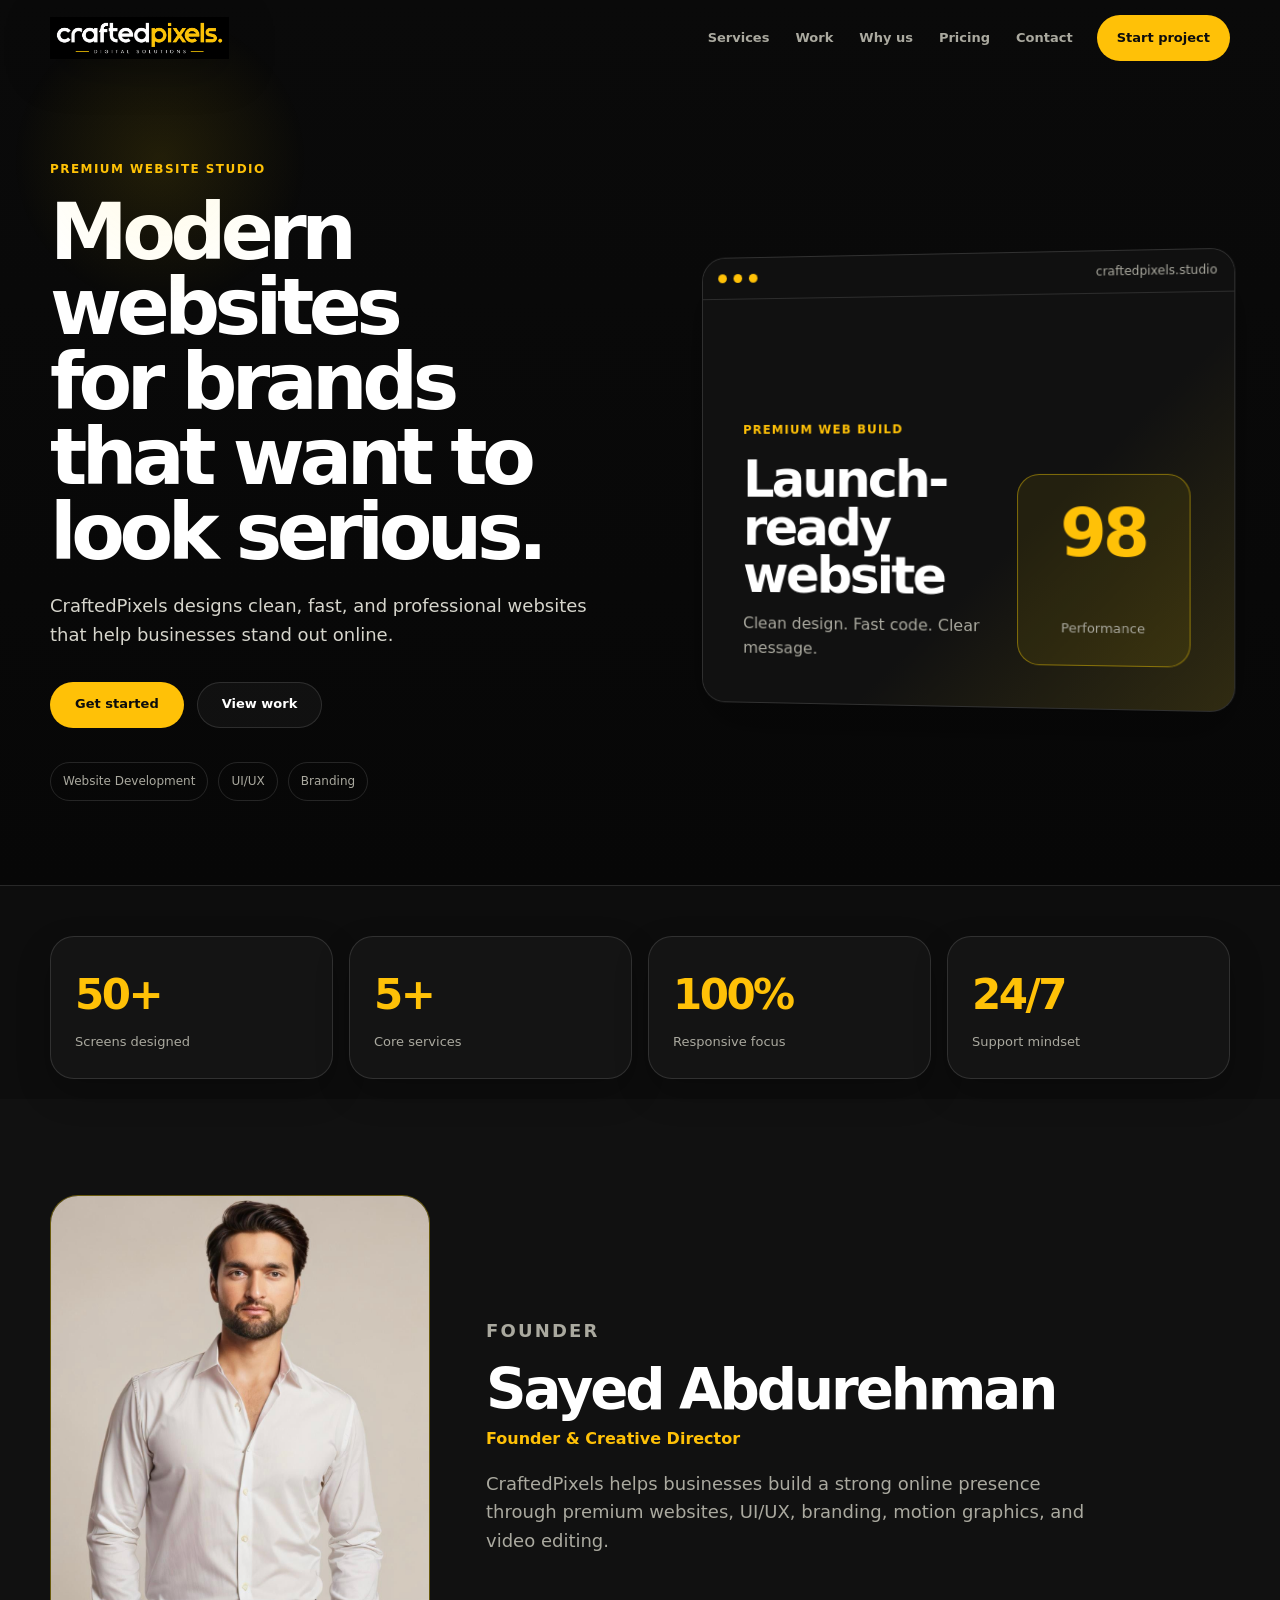
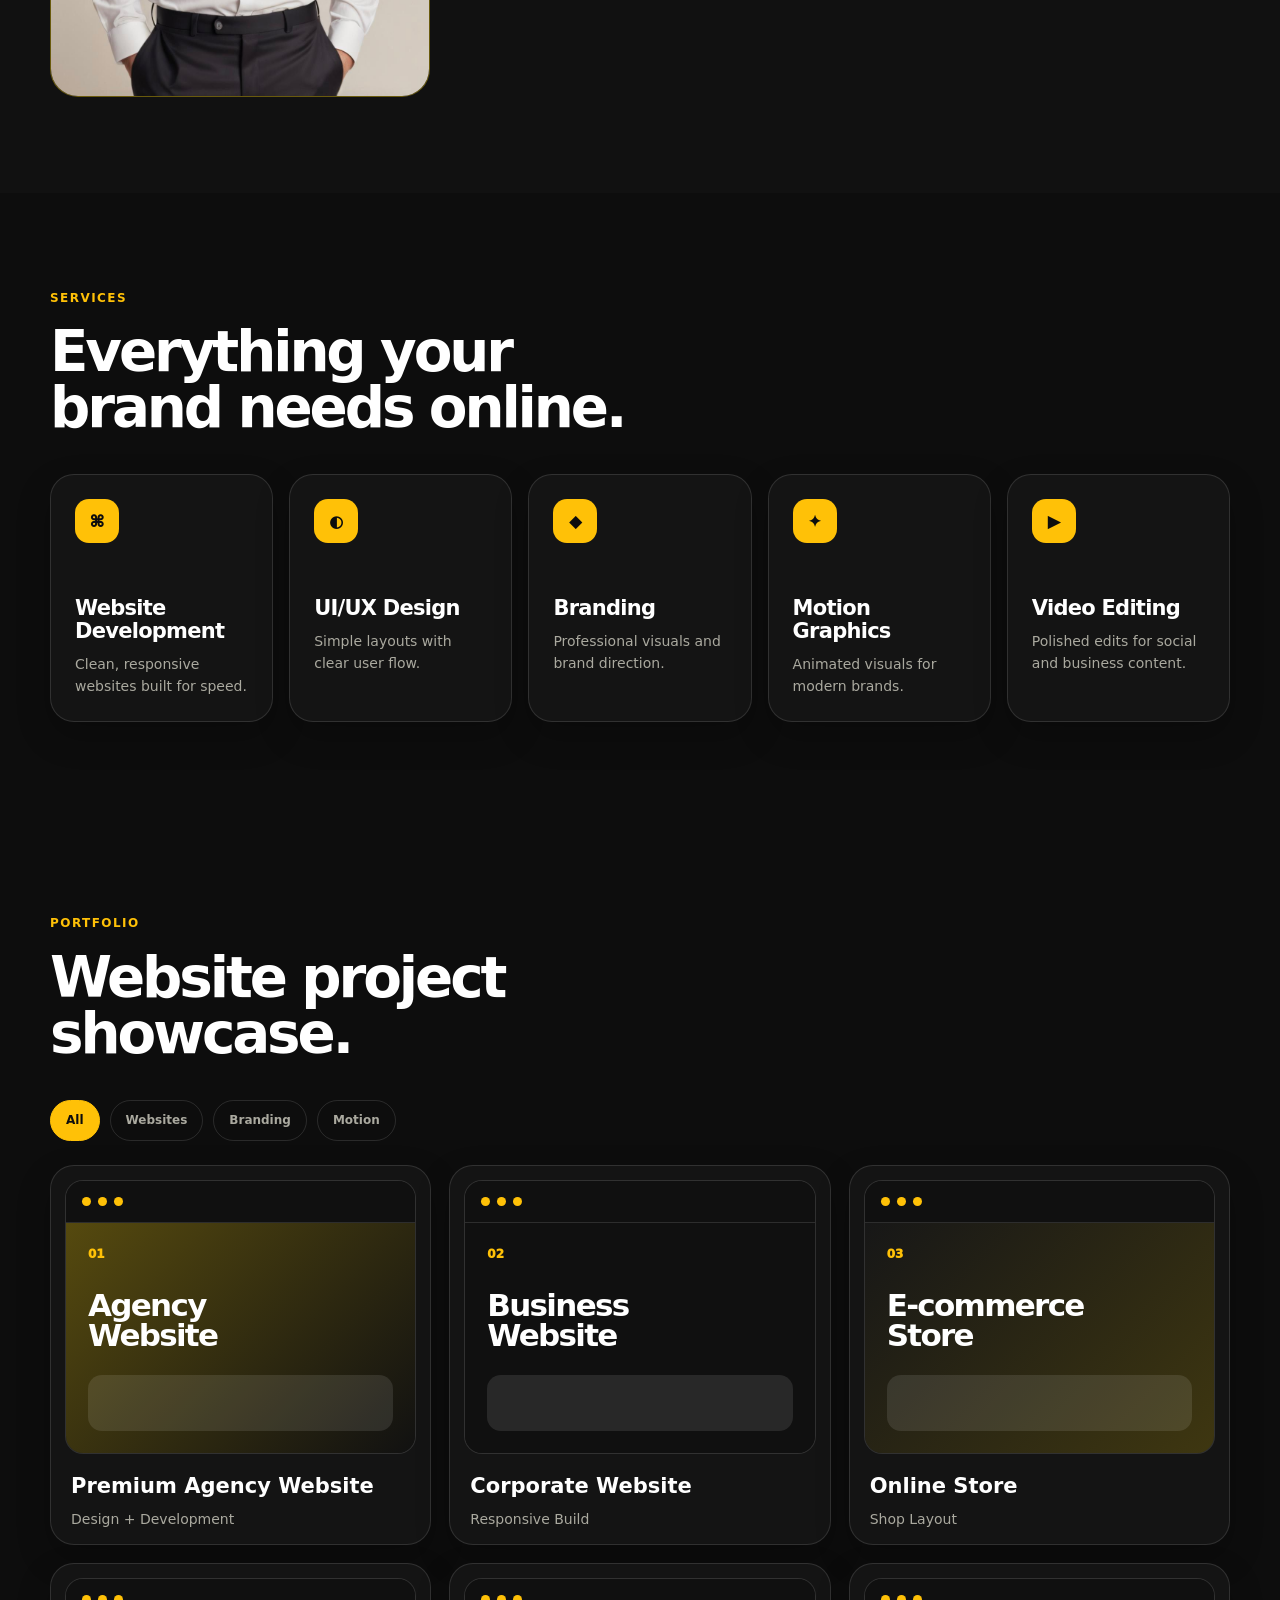
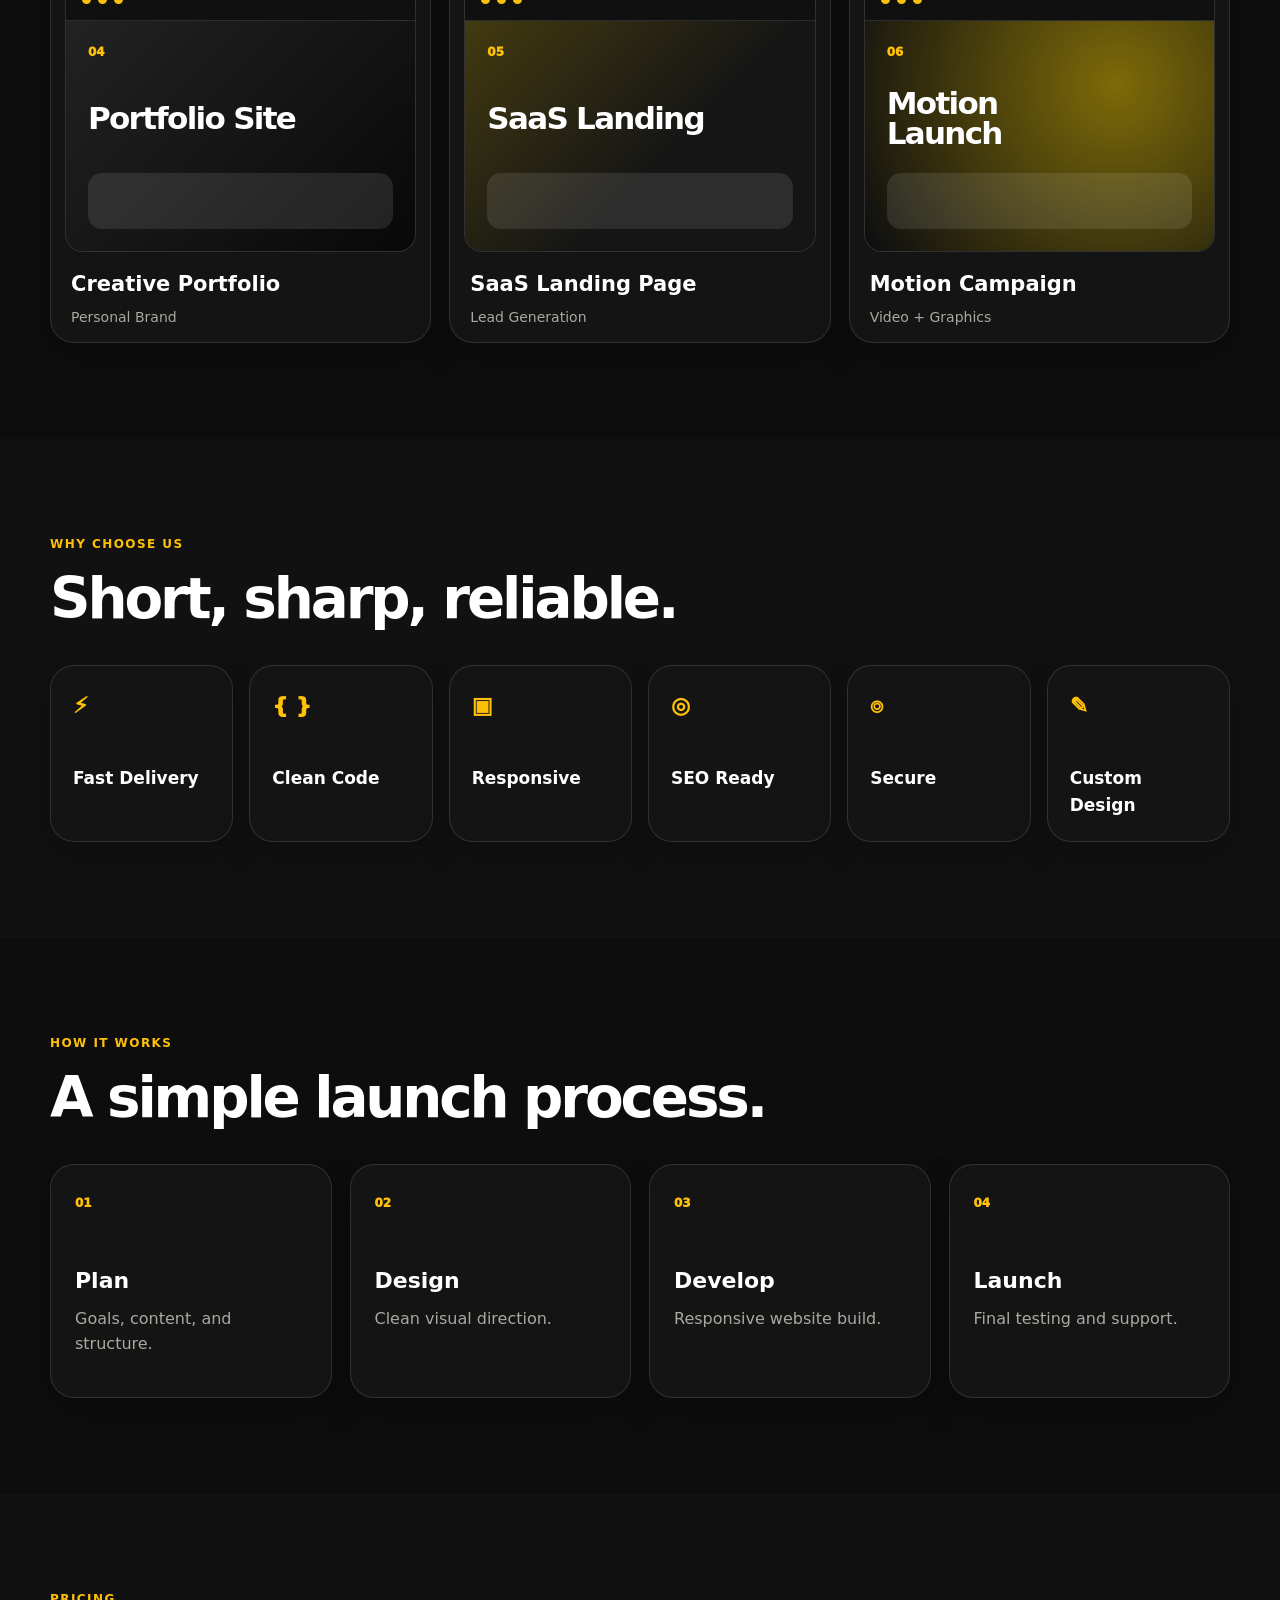
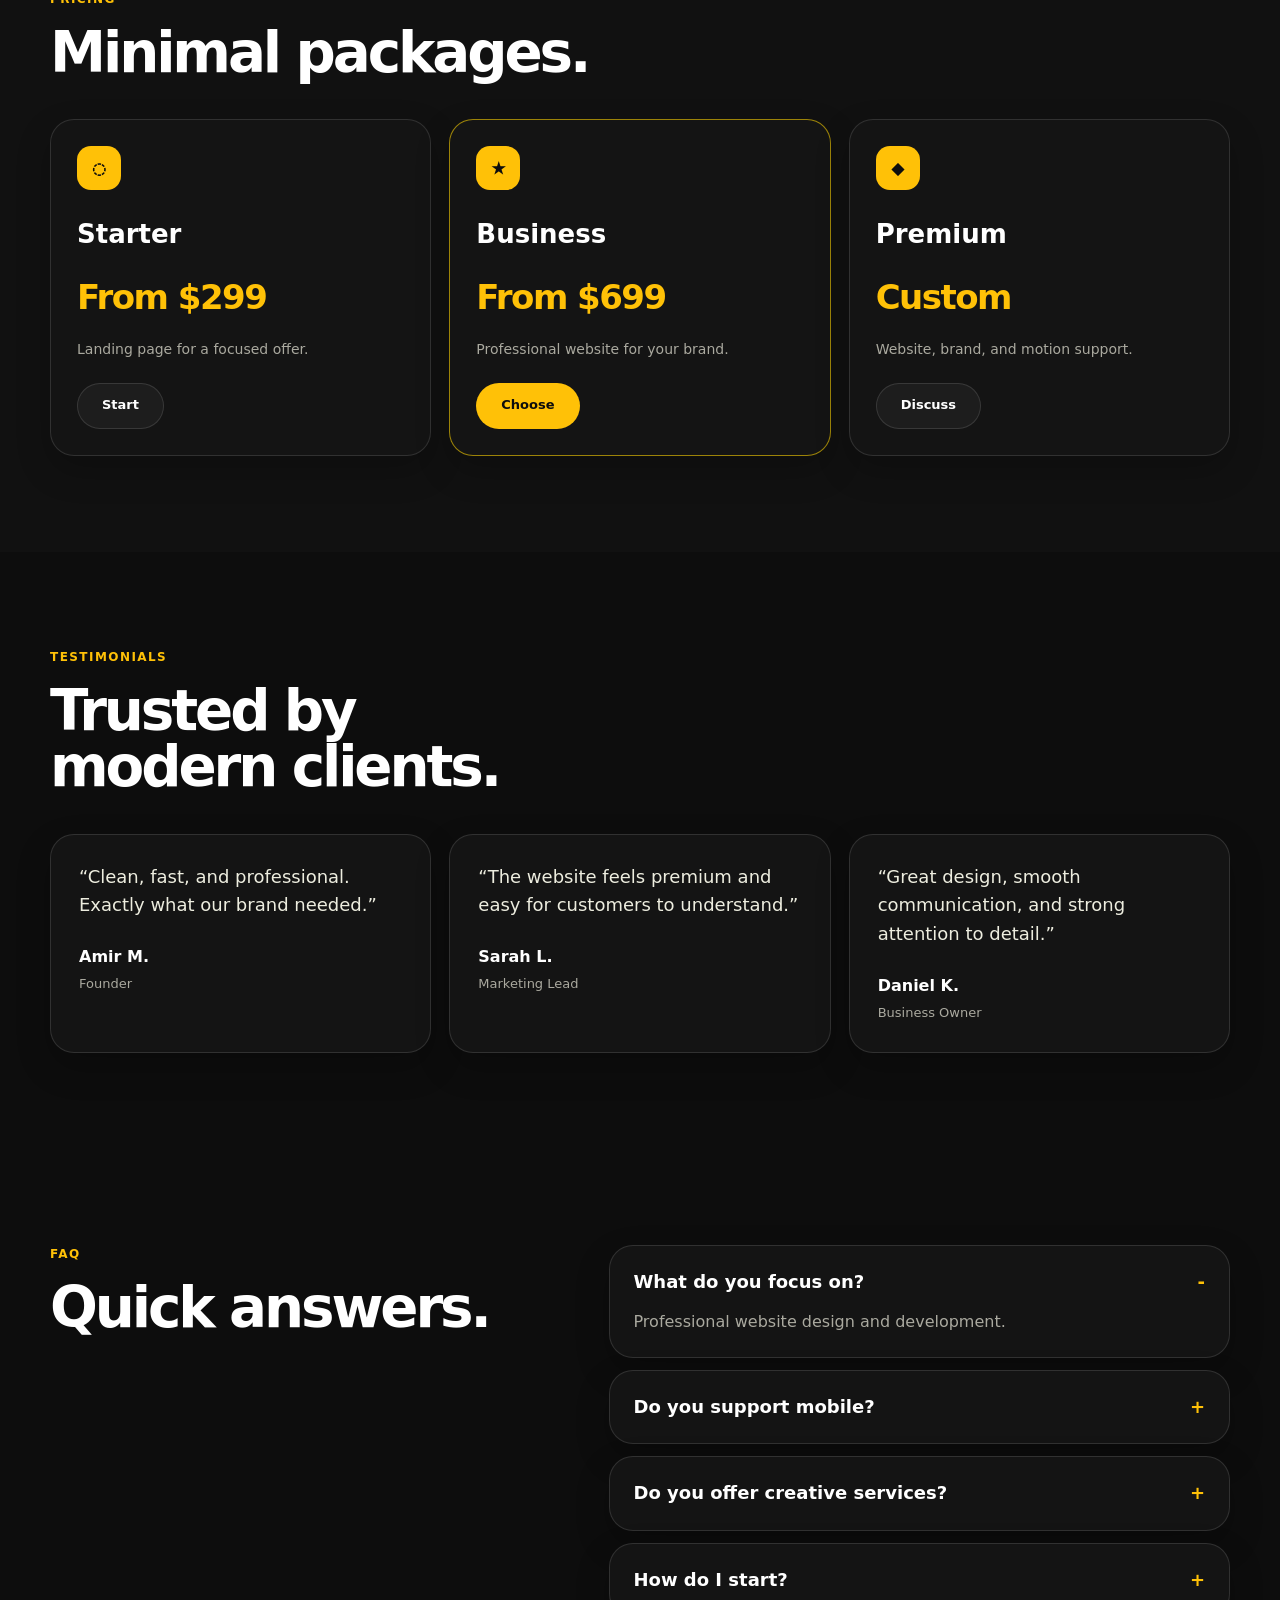
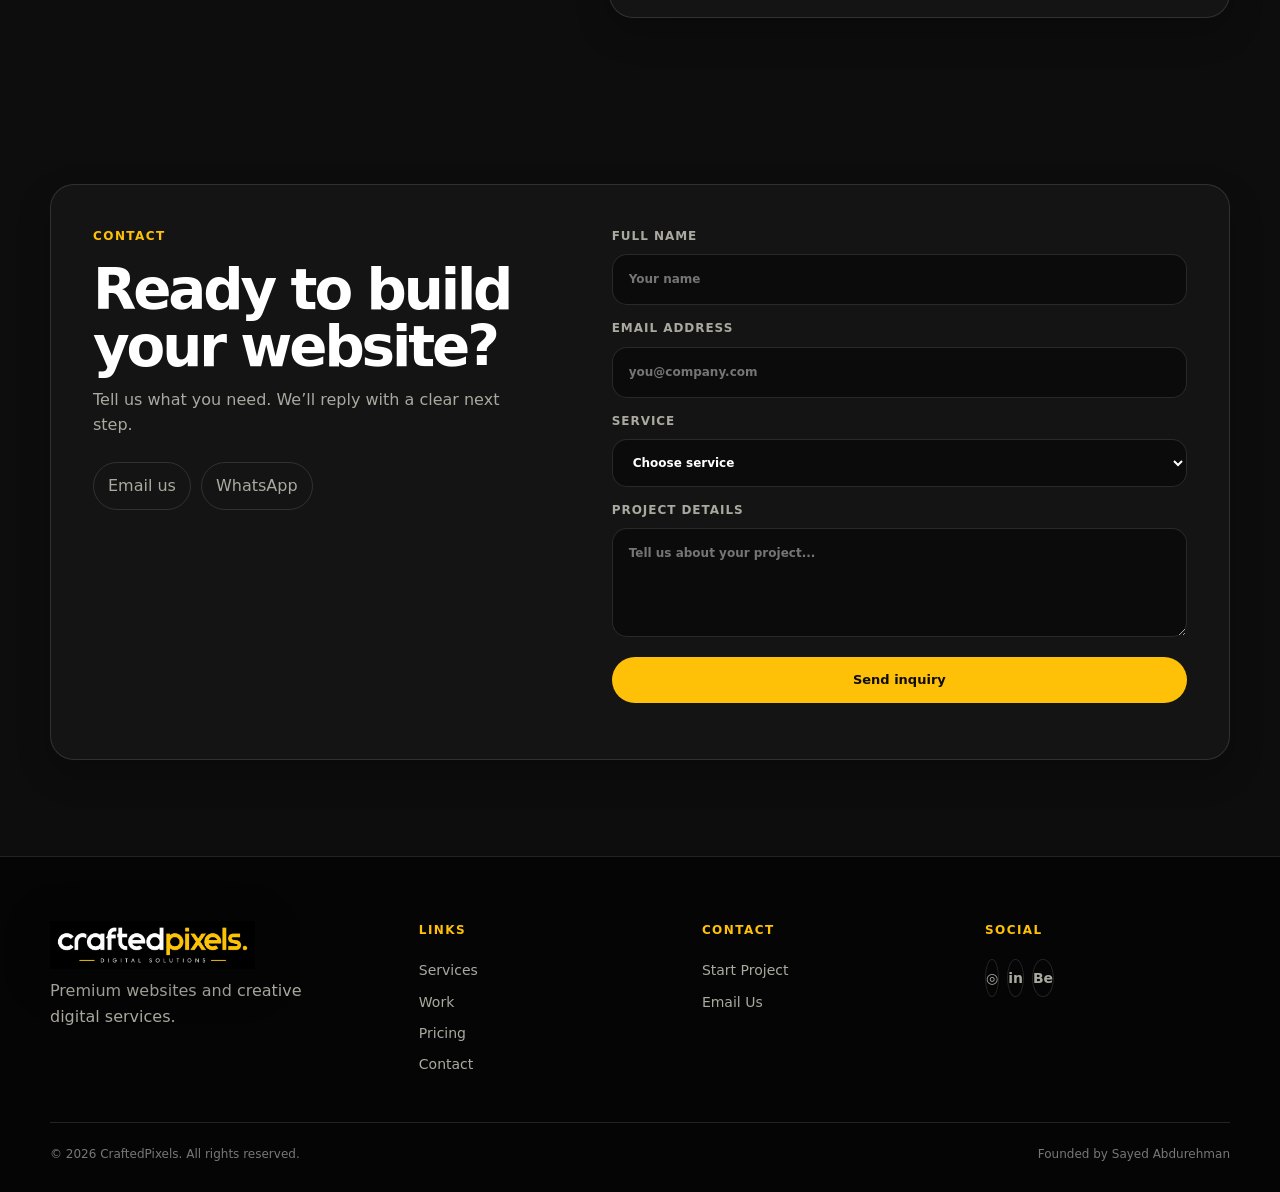
==== commit cbdf6e32: "main" ====
--- a/index.html
+++ b/index.html
@@ -12,7 +12,7 @@
     <meta property="og:description" content="Modern website design and development by Sayed Abdurehman." />
     <meta property="og:type" content="website" />
     <title>CraftedPixels — Premium Website Development</title>
-    <link rel="icon" href="./images/favicon.svg" type="image/svg+xml" />
+    <link rel="icon" href="./favicon.svg" type="image/svg+xml" />
     <link rel="stylesheet" href="./style.css">
   </head>
   <body>
@@ -22,7 +22,7 @@
     <header class="site-header" data-header>
       <div class="container nav-wrap">
         <a class="brand" href="#top" aria-label="CraftedPixels home">
-          <img class="brand-logo" src="./images/logo.png" alt="CraftedPixels Digital Solutions" width="1397" height="327" />
+          <img class="brand-logo" src="./logo.png" alt="CraftedPixels Digital Solutions" width="1397" height="327" />
         </a>
 
         <button class="menu-toggle" type="button" aria-expanded="false" aria-controls="main-nav">
@@ -87,7 +87,7 @@
       <section class="section founder" id="about">
         <div class="container founder-layout">
           <div class="founder-photo-card reveal">
-            <img src="./images/about-image.png" alt="Sayed Abdurehman, Founder of CraftedPixels" width="1024" height="1536" loading="lazy" />
+            <img src="./about-image.png" alt="Sayed Abdurehman, Founder of CraftedPixels" width="1024" height="1536" loading="lazy" />
           </div>
           <div class="founder-copy reveal">
             <p class="kicker">Founder</p>
@@ -244,7 +244,7 @@
     <footer class="site-footer">
       <div class="container footer-grid">
         <div>
-          <a class="brand footer-brand" href="#top" aria-label="CraftedPixels home"><img class="brand-logo" src="./images/logo.png" alt="CraftedPixels Digital Solutions" width="1397" height="327" /></a>
+          <a class="brand footer-brand" href="#top" aria-label="CraftedPixels home"><img class="brand-logo" src="./logo.png" alt="CraftedPixels Digital Solutions" width="1397" height="327" /></a>
           <p>Premium websites and creative digital services.</p>
         </div>
         <div><h3>Links</h3><a href="#services">Services</a><a href="#work">Work</a><a href="#pricing">Pricing</a><a href="#contact">Contact</a></div>
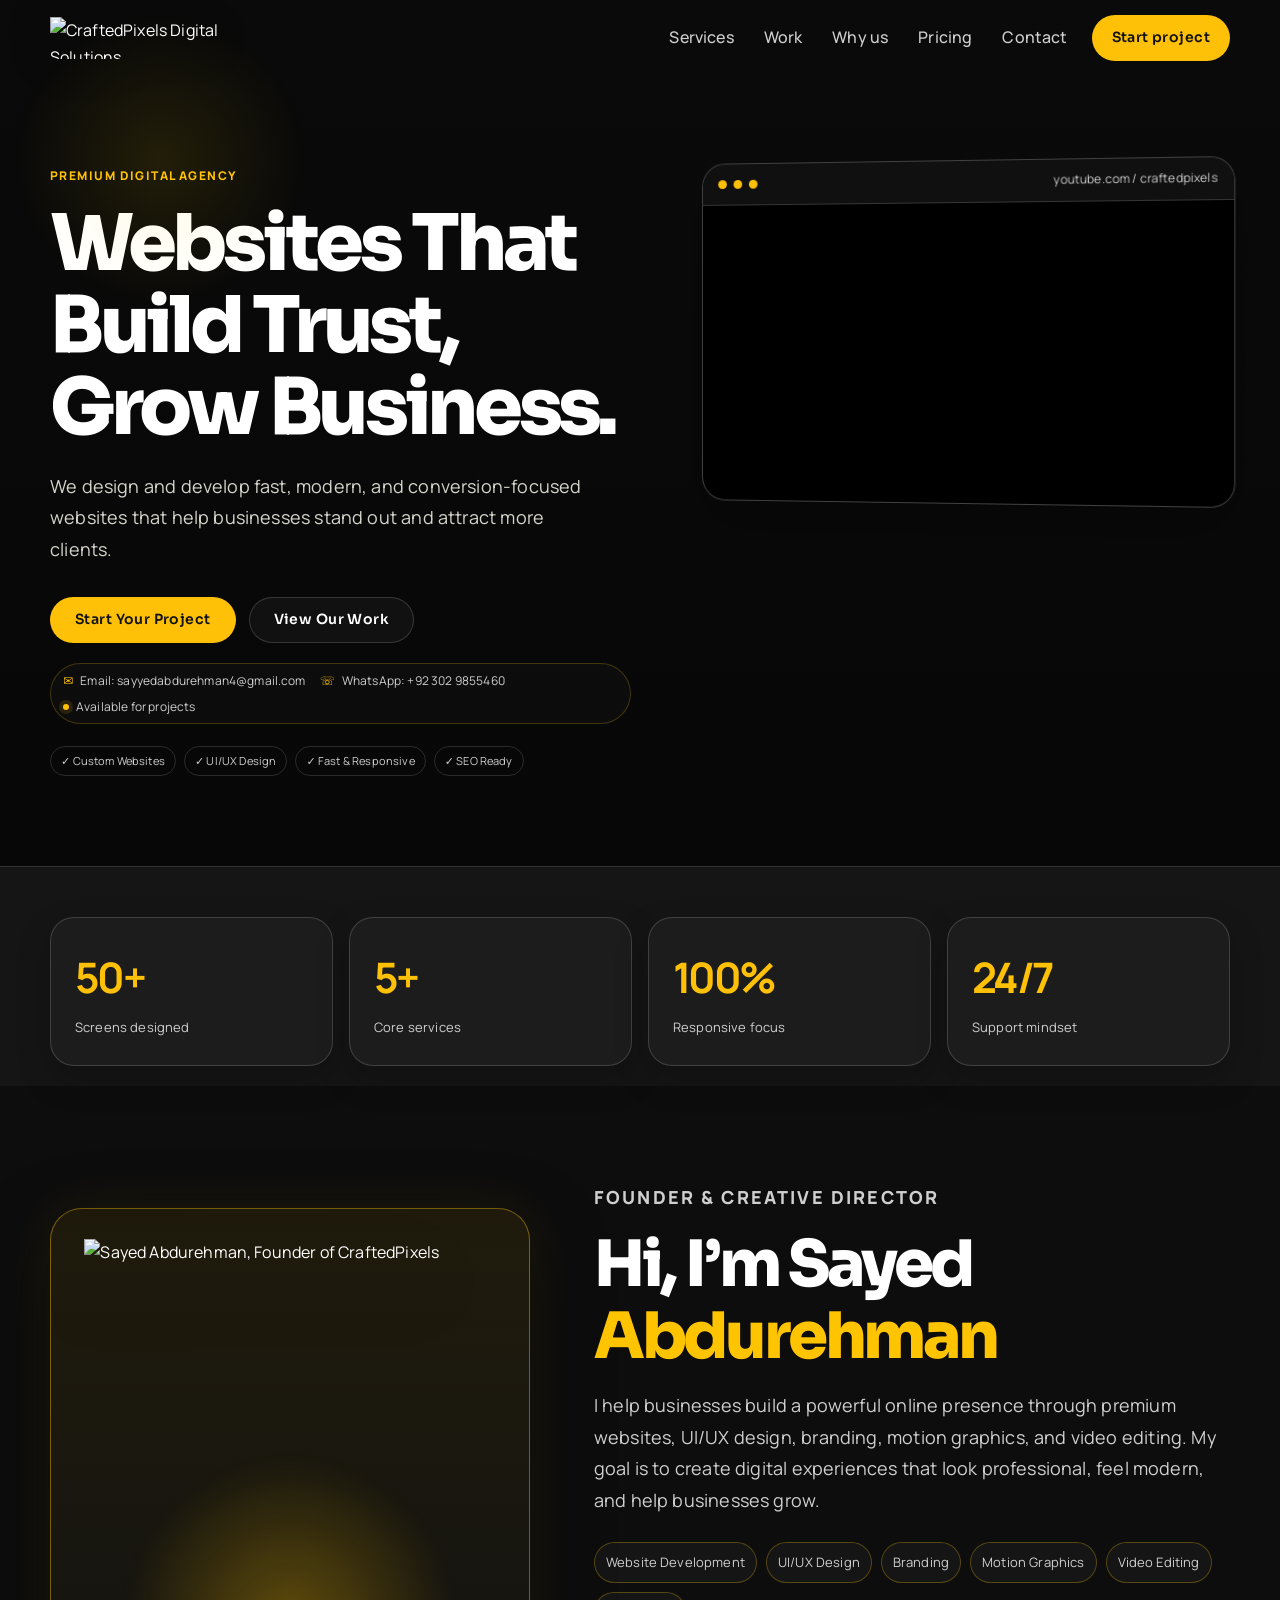
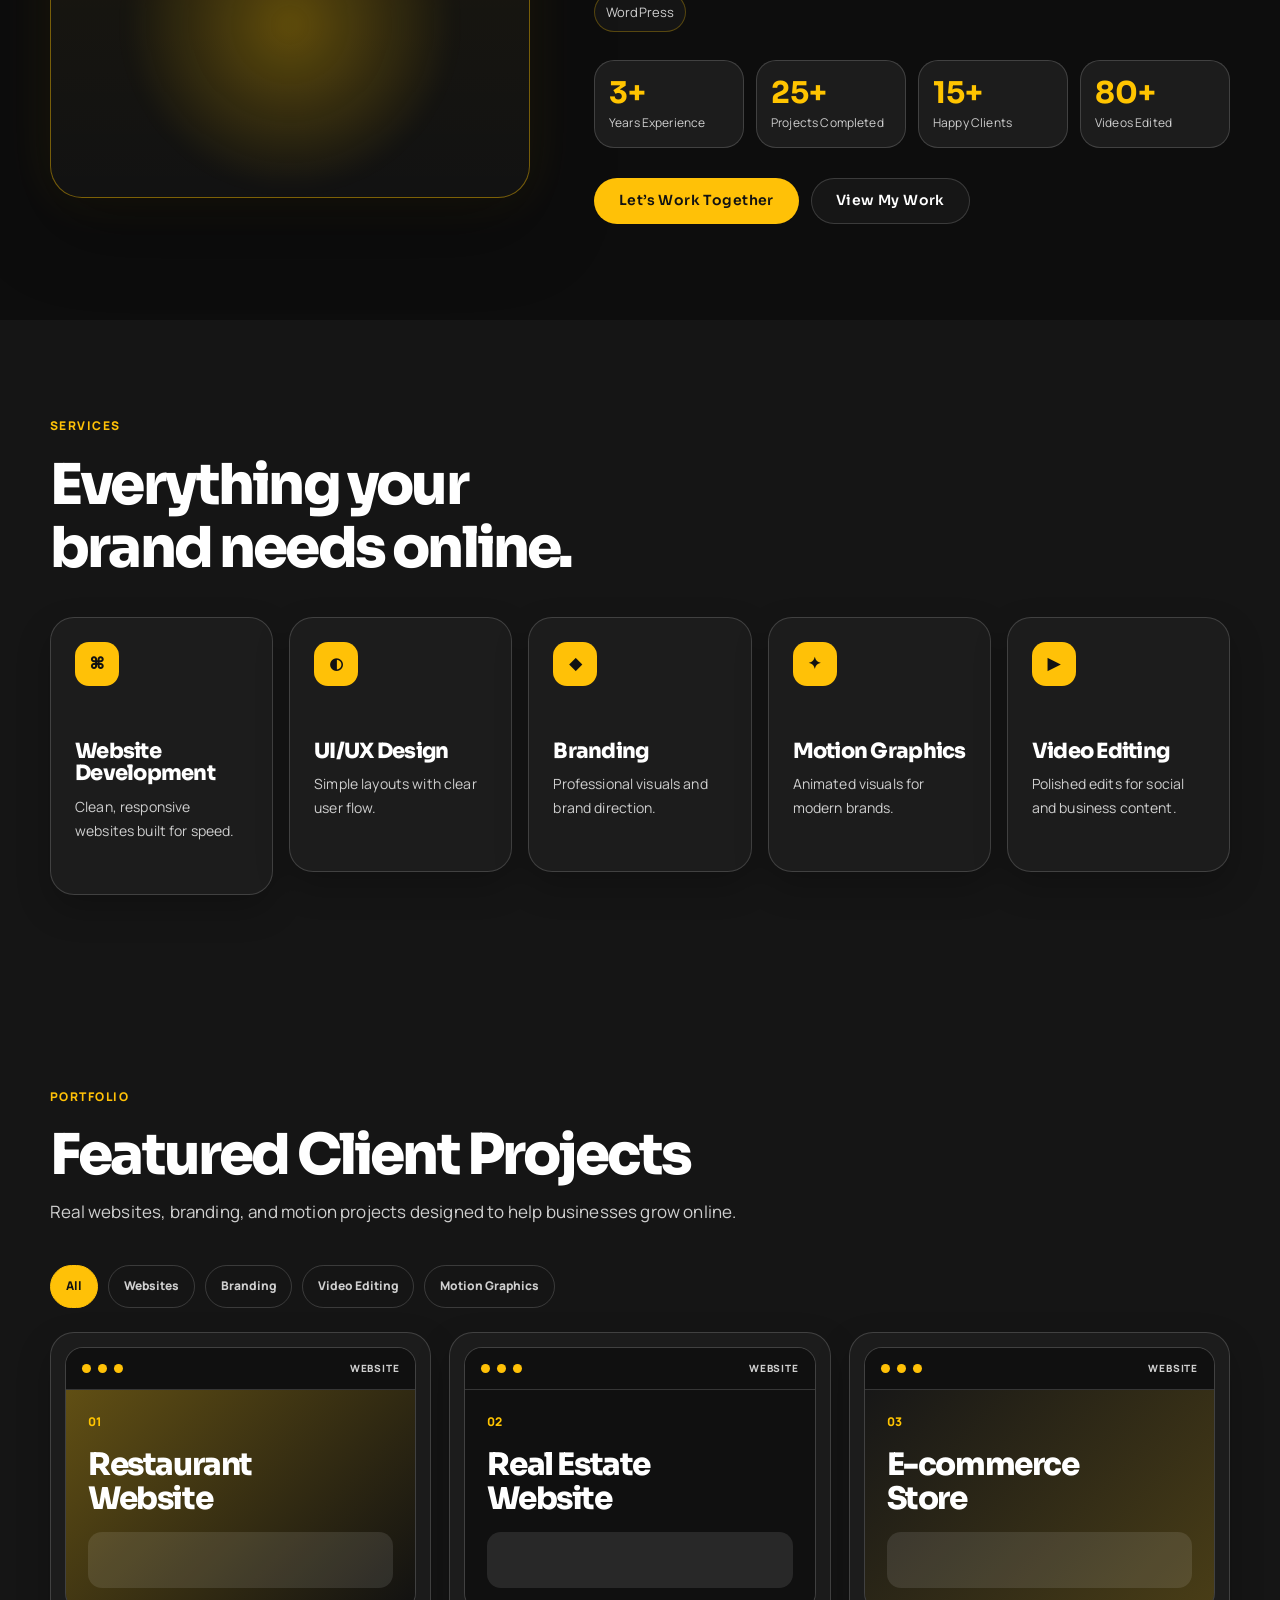
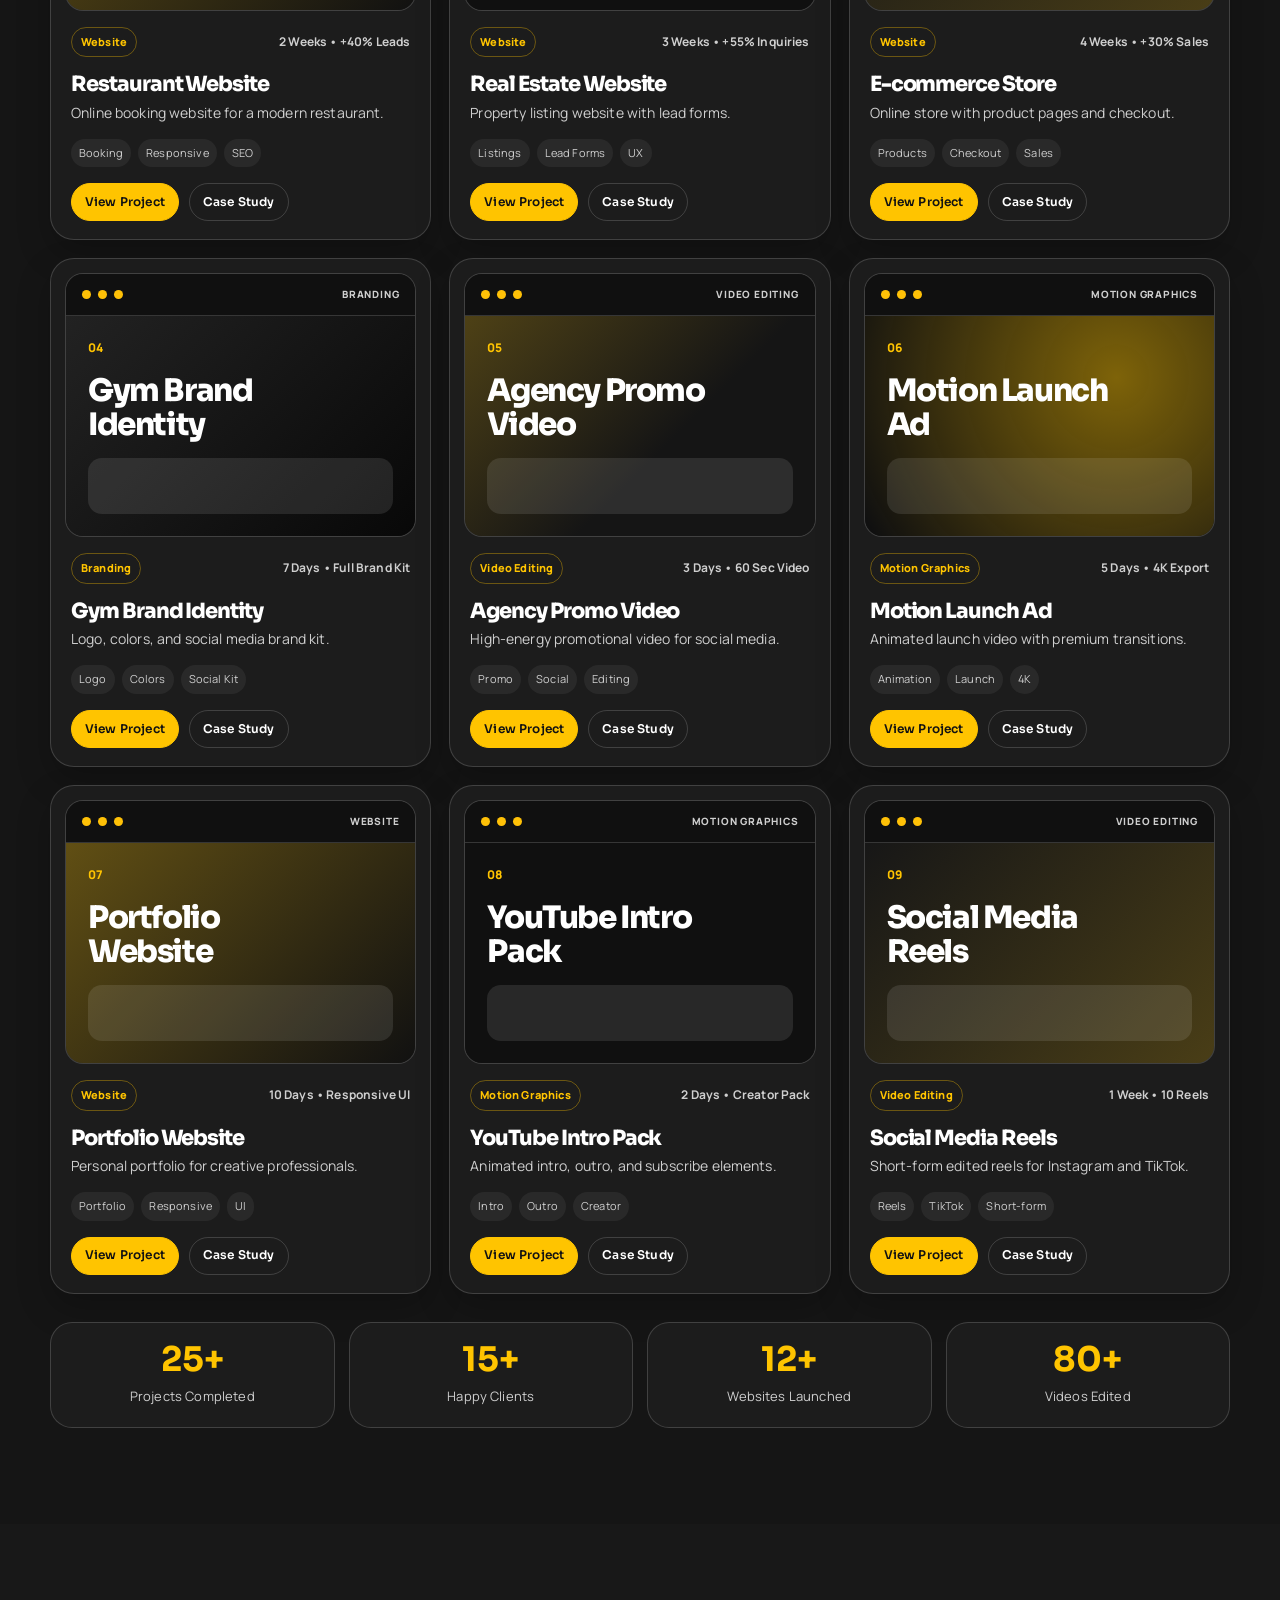
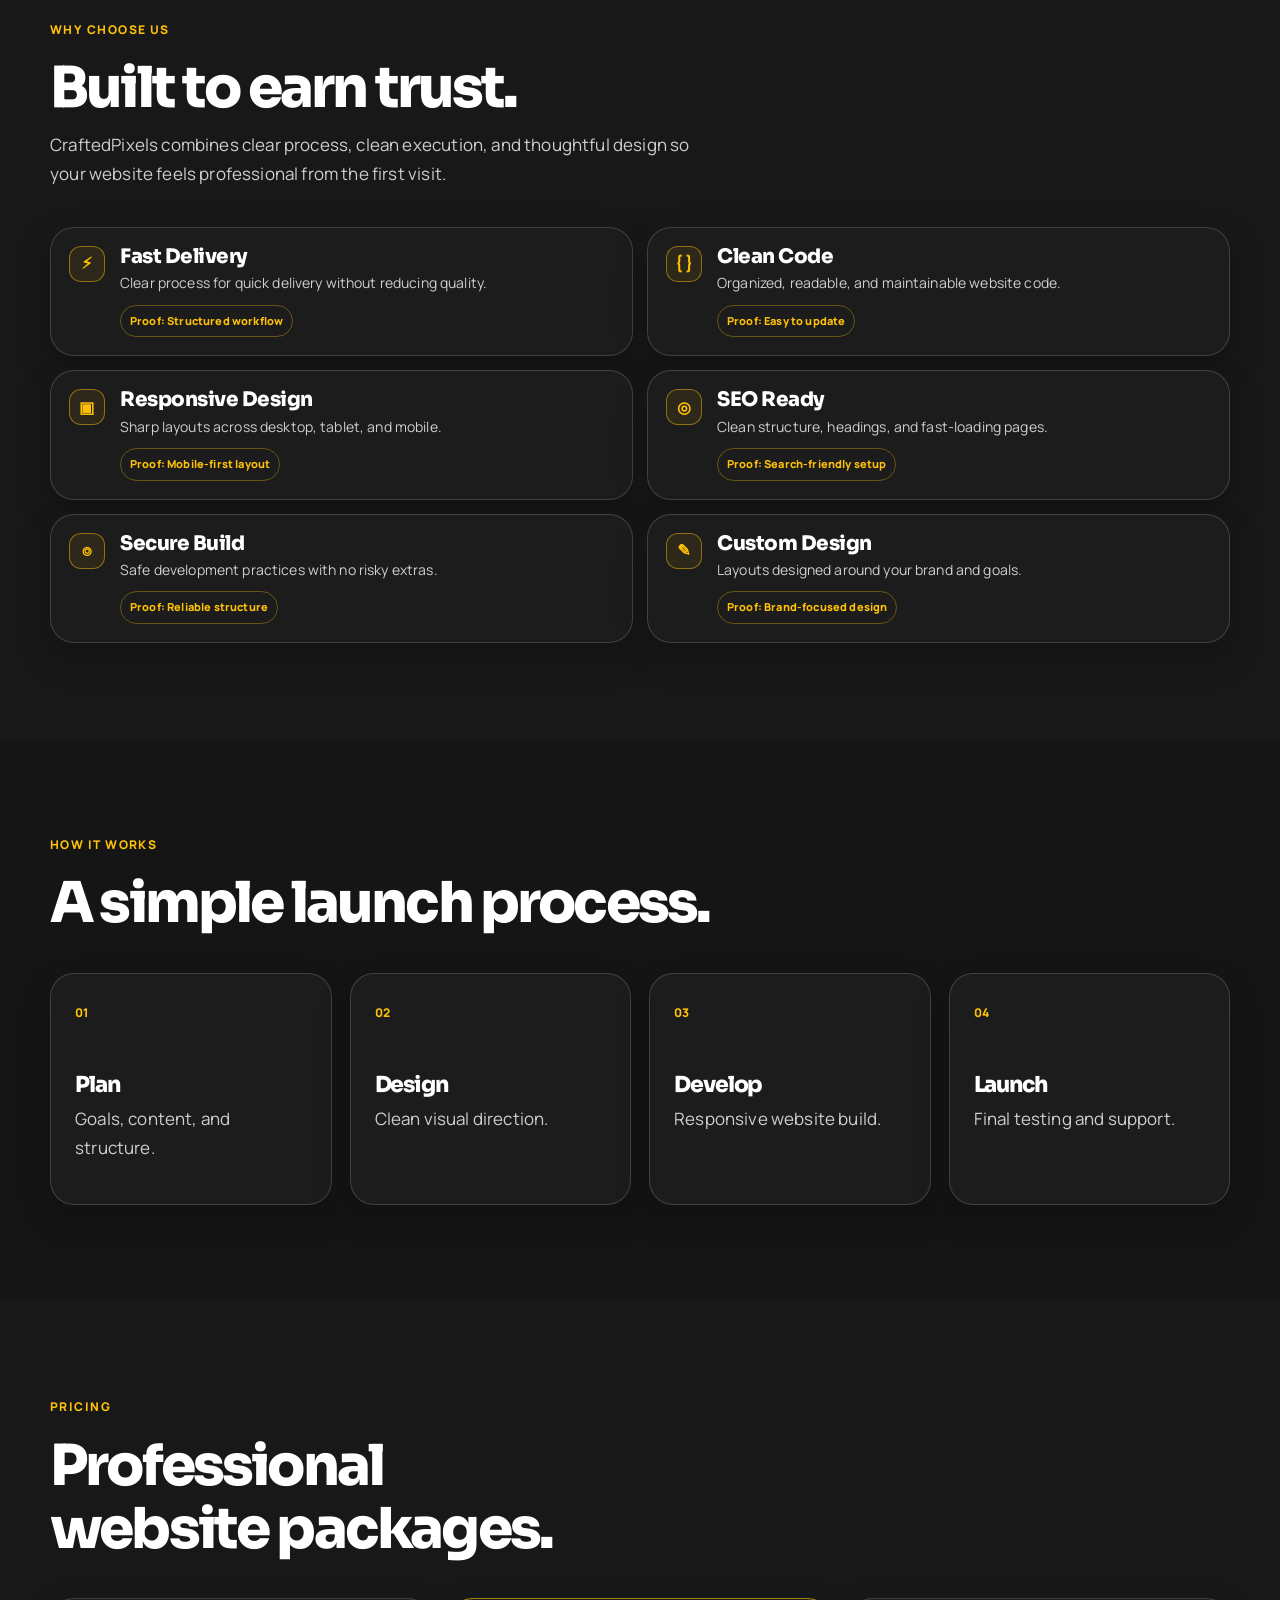
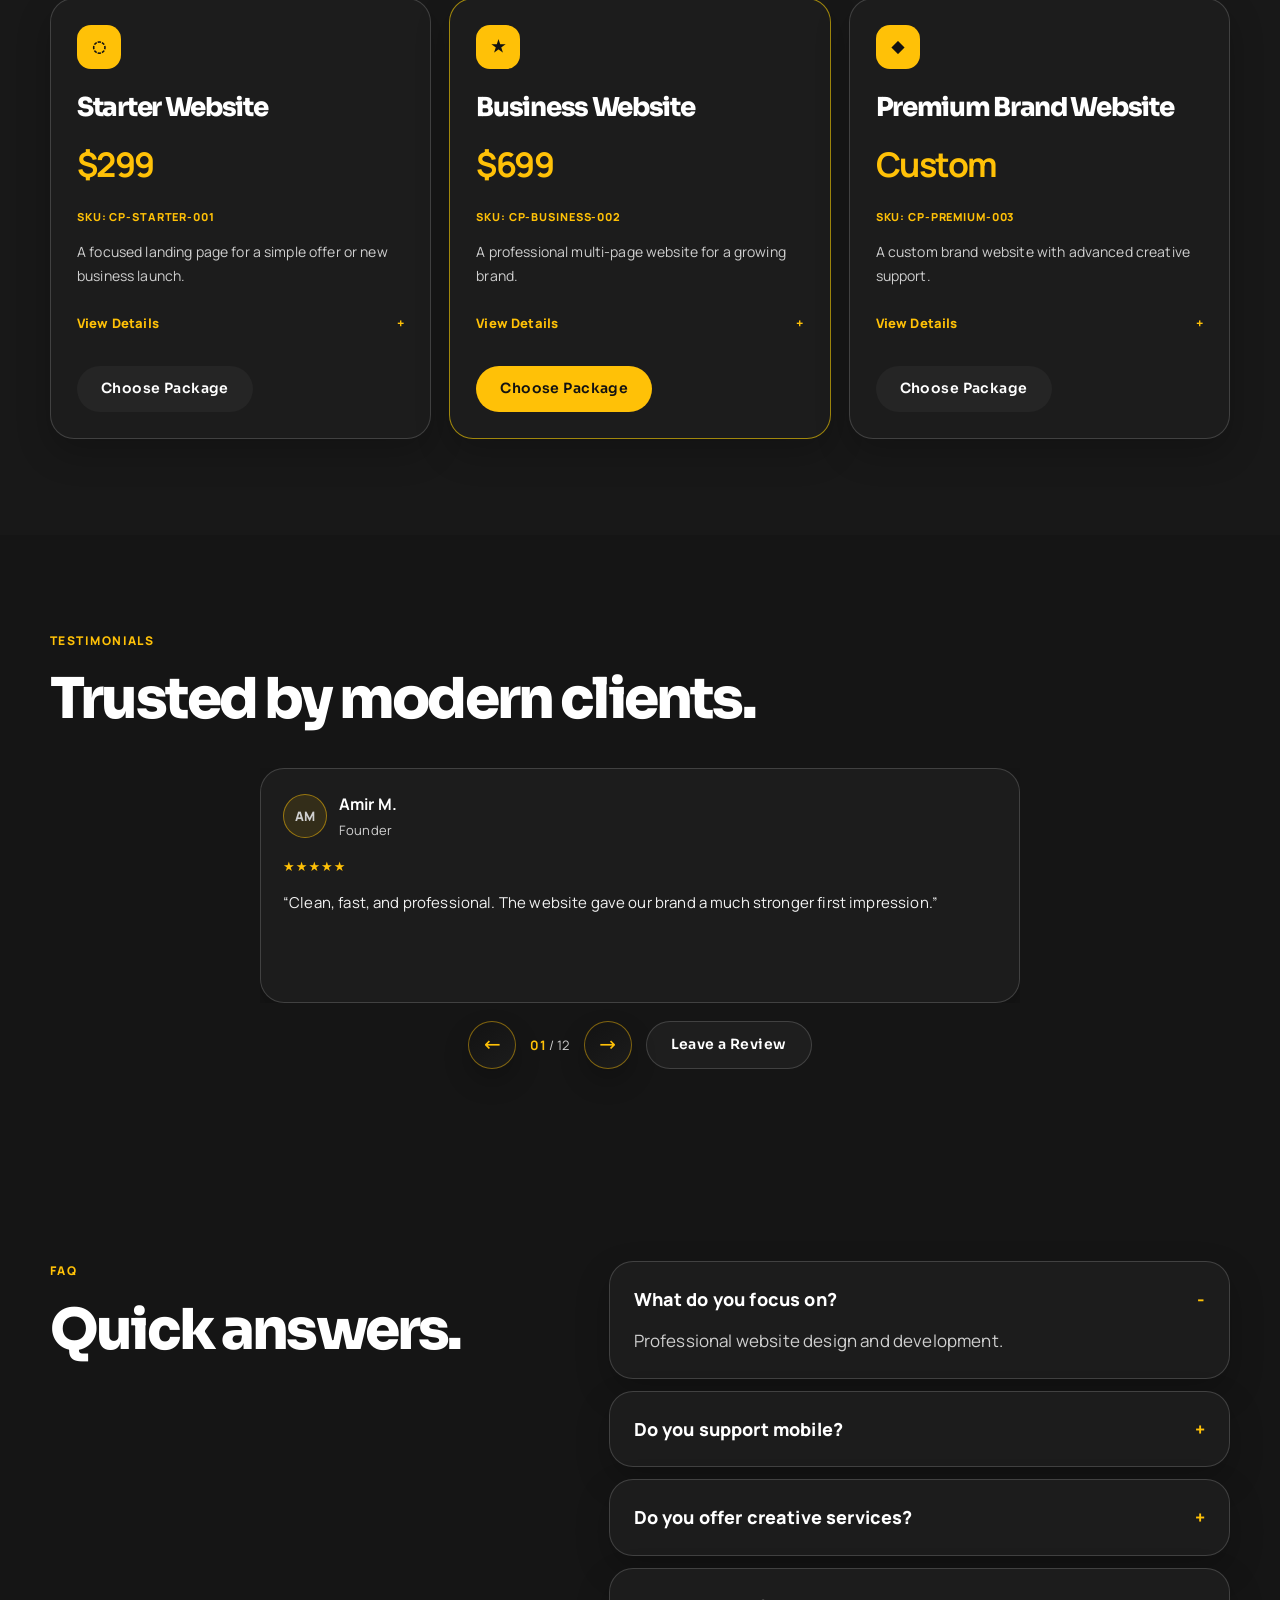
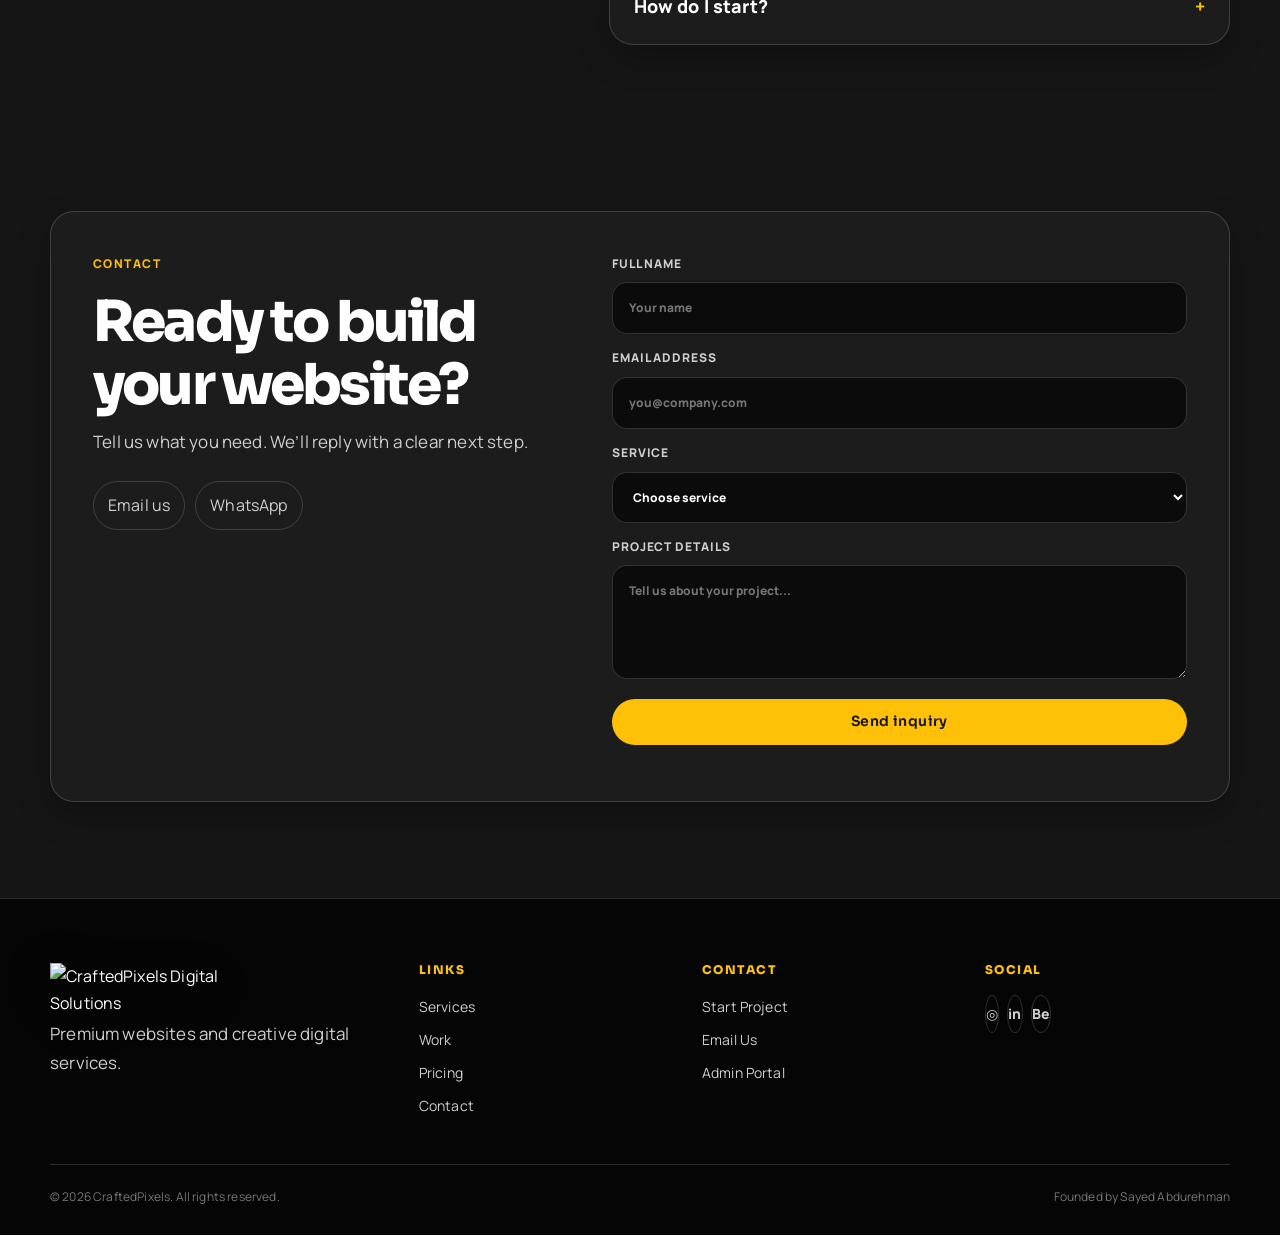
==== commit b41a43ed: "main" ====
--- a/index.html
+++ b/index.html
@@ -12,7 +12,7 @@
     <meta property="og:description" content="Modern website design and development by Sayed Abdurehman." />
     <meta property="og:type" content="website" />
     <title>CraftedPixels — Premium Website Development</title>
-    <link rel="icon" href="./favicon.svg" type="image/svg+xml" />
+    <link rel="icon" href="./images/favicon.svg" type="image/svg+xml" />
     <link rel="stylesheet" href="./style.css">
   </head>
   <body>
@@ -22,7 +22,7 @@
     <header class="site-header" data-header>
       <div class="container nav-wrap">
         <a class="brand" href="#top" aria-label="CraftedPixels home">
-          <img class="brand-logo" src="./logo.png" alt="CraftedPixels Digital Solutions" width="1397" height="327" />
+          <img class="brand-logo" src="./images/logo.png" alt="CraftedPixels Digital Solutions" width="1397" height="327" />
         </a>
 
         <button class="menu-toggle" type="button" aria-expanded="false" aria-controls="main-nav">
@@ -45,30 +45,37 @@
       <section class="hero" id="top">
         <div class="container hero-layout">
           <div class="hero-copy reveal">
-            <p class="eyebrow">Premium website studio</p>
-            <h1>Modern websites for brands that want to look serious.</h1>
-            <p class="hero-text">CraftedPixels designs clean, fast, and professional websites that help businesses stand out online.</p>
+            <p class="eyebrow">PREMIUM DIGITAL AGENCY</p>
+            <h1>Websites That<br>Build Trust,<br>Grow Business.</h1>
+            <p class="hero-text">We design and develop fast, modern, and conversion-focused websites that help businesses stand out and attract more clients.</p>
             <div class="hero-actions">
-              <a class="btn btn-primary" href="#contact">Get started</a>
-              <a class="btn btn-secondary" href="#work">View work</a>
+              <a class="btn btn-primary" href="#contact">Start Your Project</a>
+              <a class="btn btn-secondary" href="#work">View Our Work</a>
+            </div>
+            <div class="hero-contact" aria-label="Contact details">
+              <a href="mailto:sayyedabdurehman4@gmail.com"><span>✉</span> Email: sayyedabdurehman4@gmail.com</a>
+              <a href="https://wa.me/923029855460" target="_blank" rel="noreferrer"><span>☏</span> WhatsApp: +92 302 9855460</a>
+              <span><i></i> Available for projects</span>
             </div>
             <div class="hero-points">
-              <span>Website Development</span>
-              <span>UI/UX</span>
-              <span>Branding</span>
-            </div>
-          </div>
-
-          <div class="hero-mockup reveal" aria-label="Premium website mockup">
+              <span>✓ Custom Websites</span>
+              <span>✓ UI/UX Design</span>
+              <span>✓ Fast &amp; Responsive</span>
+              <span>✓ SEO Ready</span>
+            </div>
+          </div>
+
+          <div class="hero-mockup reveal" aria-label="CraftedPixels introduction video">
             <div class="desktop-frame">
-              <div class="browser-bar"><i></i><i></i><i></i><span>craftedpixels.studio</span></div>
-              <div class="mockup-screen">
-                <div>
-                  <small>Premium web build</small>
-                  <strong>Launch-ready website</strong>
-                  <p>Clean design. Fast code. Clear message.</p>
-                </div>
-                <div class="mockup-card"><b>98</b><span>Performance</span></div>
+              <div class="browser-bar"><i></i><i></i><i></i><span>youtube.com / craftedpixels</span></div>
+              <div class="hero-video-frame">
+                <iframe
+                  src="https://www.youtube.com/embed/OgSlu1mRozo?autoplay=1&amp;mute=1&amp;loop=1&amp;playlist=OgSlu1mRozo&amp;playsinline=1&amp;rel=0&amp;modestbranding=1"
+                  title="CraftedPixels video"
+                  allow="autoplay; encrypted-media; picture-in-picture"
+                  allowfullscreen
+                  loading="lazy"
+                ></iframe>
               </div>
             </div>
           </div>
@@ -87,13 +94,31 @@
       <section class="section founder" id="about">
         <div class="container founder-layout">
           <div class="founder-photo-card reveal">
-            <img src="./about-image.png" alt="Sayed Abdurehman, Founder of CraftedPixels" width="1024" height="1536" loading="lazy" />
+            <div class="founder-glow" aria-hidden="true"></div>
+            <img src="./images/founder-image.png" alt="Sayed Abdurehman, Founder of CraftedPixels" width="432" height="586" loading="lazy" />
           </div>
           <div class="founder-copy reveal">
-            <p class="kicker">Founder</p>
-            <h2>Sayed Abdurehman</h2>
-            <h3>Founder & Creative Director</h3>
-            <p>CraftedPixels helps businesses build a strong online presence through premium websites, UI/UX, branding, motion graphics, and video editing.</p>
+            <p class="kicker">FOUNDER &amp; CREATIVE DIRECTOR</p>
+            <h2>Hi, I’m <span>Sayed</span> <em>Abdurehman</em></h2>
+            <p>I help businesses build a powerful online presence through premium websites, UI/UX design, branding, motion graphics, and video editing. My goal is to create digital experiences that look professional, feel modern, and help businesses grow.</p>
+            <div class="founder-skills">
+              <span>Website Development</span>
+              <span>UI/UX Design</span>
+              <span>Branding</span>
+              <span>Motion Graphics</span>
+              <span>Video Editing</span>
+              <span>WordPress</span>
+            </div>
+            <div class="founder-stats">
+              <article><strong data-count="3" data-suffix="+">0</strong><small>Years Experience</small></article>
+              <article><strong data-count="25" data-suffix="+">0</strong><small>Projects Completed</small></article>
+              <article><strong data-count="15" data-suffix="+">0</strong><small>Happy Clients</small></article>
+              <article><strong data-count="80" data-suffix="+">0</strong><small>Videos Edited</small></article>
+            </div>
+            <div class="founder-actions">
+              <a class="btn btn-primary" href="#contact">Let’s Work Together</a>
+              <a class="btn btn-secondary" href="#work">View My Work</a>
+            </div>
           </div>
         </div>
       </section>
@@ -105,11 +130,61 @@
             <h2>Everything your brand needs online.</h2>
           </div>
           <div class="services-grid">
-            <article class="service-card reveal"><span class="icon">⌘</span><h3>Website Development</h3><p>Clean, responsive websites built for speed.</p></article>
-            <article class="service-card reveal"><span class="icon">◐</span><h3>UI/UX Design</h3><p>Simple layouts with clear user flow.</p></article>
-            <article class="service-card reveal"><span class="icon">◆</span><h3>Branding</h3><p>Professional visuals and brand direction.</p></article>
-            <article class="service-card reveal"><span class="icon">✦</span><h3>Motion Graphics</h3><p>Animated visuals for modern brands.</p></article>
-            <article class="service-card reveal"><span class="icon">▶</span><h3>Video Editing</h3><p>Polished edits for social and business content.</p></article>
+            <a class="service-card reveal" href="#portfolio-web" aria-label="View Website Development portfolio">
+              <span class="icon">⌘</span>
+              <h3>Website Development</h3>
+              <p>Clean, responsive websites built for speed.</p>
+              <ul class="service-details">
+                <li>Responsive layouts</li>
+                <li>Fast loading</li>
+                <li>Clean code</li>
+              </ul>
+              <span class="service-link">View Portfolio →</span>
+            </a>
+            <a class="service-card reveal" href="#portfolio-uiux" aria-label="View UI/UX Design portfolio">
+              <span class="icon">◐</span>
+              <h3>UI/UX Design</h3>
+              <p>Simple layouts with clear user flow.</p>
+              <ul class="service-details">
+                <li>Wireframes</li>
+                <li>Clean interfaces</li>
+                <li>User journeys</li>
+              </ul>
+              <span class="service-link">View Portfolio →</span>
+            </a>
+            <a class="service-card reveal" href="#portfolio-branding" aria-label="View Branding portfolio">
+              <span class="icon">◆</span>
+              <h3>Branding</h3>
+              <p>Professional visuals and brand direction.</p>
+              <ul class="service-details">
+                <li>Visual identity</li>
+                <li>Brand colors</li>
+                <li>Style systems</li>
+              </ul>
+              <span class="service-link">View Portfolio →</span>
+            </a>
+            <a class="service-card reveal" href="#portfolio-motion" aria-label="View Motion Graphics portfolio">
+              <span class="icon">✦</span>
+              <h3>Motion Graphics</h3>
+              <p>Animated visuals for modern brands.</p>
+              <ul class="service-details">
+                <li>Animated visuals</li>
+                <li>Social media motion</li>
+                <li>Brand intros</li>
+              </ul>
+              <span class="service-link">View Portfolio →</span>
+            </a>
+            <a class="service-card reveal" href="#portfolio-video" aria-label="View Video Editing portfolio">
+              <span class="icon">▶</span>
+              <h3>Video Editing</h3>
+              <p>Polished edits for social and business content.</p>
+              <ul class="service-details">
+                <li>Short-form edits</li>
+                <li>Business promos</li>
+                <li>Clean transitions</li>
+              </ul>
+              <span class="service-link">View Portfolio →</span>
+            </a>
           </div>
         </div>
       </section>
@@ -118,39 +193,86 @@
         <div class="container">
           <div class="section-head reveal">
             <p class="kicker">Portfolio</p>
-            <h2>Website project showcase.</h2>
+            <h2>Featured Client Projects</h2>
+            <p>Real websites, branding, and motion projects designed to help businesses grow online.</p>
           </div>
           <div class="filter-bar reveal" role="group" aria-label="Portfolio filter">
             <button class="active" type="button" data-filter="all">All</button>
             <button type="button" data-filter="web">Websites</button>
-            <button type="button" data-filter="brand">Branding</button>
-            <button type="button" data-filter="motion">Motion</button>
+            <button type="button" data-filter="branding">Branding</button>
+            <button type="button" data-filter="video">Video Editing</button>
+            <button type="button" data-filter="motion">Motion Graphics</button>
           </div>
           <div class="projects-grid">
-            <article class="project-card reveal" data-category="web brand">
-              <div class="desktop-project project-yellow"><div class="project-bar"><i></i><i></i><i></i></div><div class="project-page"><span>01</span><b>Agency Website</b><em></em></div></div>
-              <h3>Premium Agency Website</h3><p>Design + Development</p>
-            </article>
             <article class="project-card reveal" data-category="web">
-              <div class="desktop-project project-dark"><div class="project-bar"><i></i><i></i><i></i></div><div class="project-page"><span>02</span><b>Business Website</b><em></em></div></div>
-              <h3>Corporate Website</h3><p>Responsive Build</p>
+              <div class="desktop-project project-yellow"><div class="project-bar"><i></i><i></i><i></i><small>Website</small></div><div class="project-page"><span>01</span><b>Restaurant Website</b><em></em></div></div>
+              <div class="project-meta"><span>Website</span><strong>2 Weeks • +40% Leads</strong></div>
+              <h3>Restaurant Website</h3><p>Online booking website for a modern restaurant.</p>
+              <div class="project-tags"><span>Booking</span><span>Responsive</span><span>SEO</span></div>
+              <div class="project-actions"><a href="#contact">View Project</a><a href="#contact">Case Study</a></div>
             </article>
             <article class="project-card reveal" data-category="web">
-              <div class="desktop-project project-store"><div class="project-bar"><i></i><i></i><i></i></div><div class="project-page"><span>03</span><b>E-commerce Store</b><em></em></div></div>
-              <h3>Online Store</h3><p>Shop Layout</p>
-            </article>
-            <article class="project-card reveal" data-category="web brand">
-              <div class="desktop-project project-clean"><div class="project-bar"><i></i><i></i><i></i></div><div class="project-page"><span>04</span><b>Portfolio Site</b><em></em></div></div>
-              <h3>Creative Portfolio</h3><p>Personal Brand</p>
+              <div class="desktop-project project-dark"><div class="project-bar"><i></i><i></i><i></i><small>Website</small></div><div class="project-page"><span>02</span><b>Real Estate Website</b><em></em></div></div>
+              <div class="project-meta"><span>Website</span><strong>3 Weeks • +55% Inquiries</strong></div>
+              <h3>Real Estate Website</h3><p>Property listing website with lead forms.</p>
+              <div class="project-tags"><span>Listings</span><span>Lead Forms</span><span>UX</span></div>
+              <div class="project-actions"><a href="#contact">View Project</a><a href="#contact">Case Study</a></div>
             </article>
             <article class="project-card reveal" data-category="web">
-              <div class="desktop-project project-saas"><div class="project-bar"><i></i><i></i><i></i></div><div class="project-page"><span>05</span><b>SaaS Landing</b><em></em></div></div>
-              <h3>SaaS Landing Page</h3><p>Lead Generation</p>
+              <div class="desktop-project project-store"><div class="project-bar"><i></i><i></i><i></i><small>Website</small></div><div class="project-page"><span>03</span><b>E-commerce Store</b><em></em></div></div>
+              <div class="project-meta"><span>Website</span><strong>4 Weeks • +30% Sales</strong></div>
+              <h3>E-commerce Store</h3><p>Online store with product pages and checkout.</p>
+              <div class="project-tags"><span>Products</span><span>Checkout</span><span>Sales</span></div>
+              <div class="project-actions"><a href="#contact">View Project</a><a href="#contact">Case Study</a></div>
+            </article>
+            <article class="project-card reveal" data-category="branding">
+              <div class="desktop-project project-clean"><div class="project-bar"><i></i><i></i><i></i><small>Branding</small></div><div class="project-page"><span>04</span><b>Gym Brand Identity</b><em></em></div></div>
+              <div class="project-meta"><span>Branding</span><strong>7 Days • Full Brand Kit</strong></div>
+              <h3>Gym Brand Identity</h3><p>Logo, colors, and social media brand kit.</p>
+              <div class="project-tags"><span>Logo</span><span>Colors</span><span>Social Kit</span></div>
+              <div class="project-actions"><a href="#contact">View Project</a><a href="#contact">Case Study</a></div>
+            </article>
+            <article class="project-card reveal" data-category="video">
+              <div class="desktop-project project-saas"><div class="project-bar"><i></i><i></i><i></i><small>Video Editing</small></div><div class="project-page"><span>05</span><b>Agency Promo Video</b><em></em></div></div>
+              <div class="project-meta"><span>Video Editing</span><strong>3 Days • 60 Sec Video</strong></div>
+              <h3>Agency Promo Video</h3><p>High-energy promotional video for social media.</p>
+              <div class="project-tags"><span>Promo</span><span>Social</span><span>Editing</span></div>
+              <div class="project-actions"><a href="#contact">View Project</a><a href="#contact">Case Study</a></div>
             </article>
             <article class="project-card reveal" data-category="motion">
-              <div class="desktop-project project-motion"><div class="project-bar"><i></i><i></i><i></i></div><div class="project-page"><span>06</span><b>Motion Launch</b><em></em></div></div>
-              <h3>Motion Campaign</h3><p>Video + Graphics</p>
-            </article>
+              <div class="desktop-project project-motion"><div class="project-bar"><i></i><i></i><i></i><small>Motion Graphics</small></div><div class="project-page"><span>06</span><b>Motion Launch Ad</b><em></em></div></div>
+              <div class="project-meta"><span>Motion Graphics</span><strong>5 Days • 4K Export</strong></div>
+              <h3>Motion Launch Ad</h3><p>Animated launch video with premium transitions.</p>
+              <div class="project-tags"><span>Animation</span><span>Launch</span><span>4K</span></div>
+              <div class="project-actions"><a href="#contact">View Project</a><a href="#contact">Case Study</a></div>
+            </article>
+            <article class="project-card reveal" data-category="web">
+              <div class="desktop-project project-yellow"><div class="project-bar"><i></i><i></i><i></i><small>Website</small></div><div class="project-page"><span>07</span><b>Portfolio Website</b><em></em></div></div>
+              <div class="project-meta"><span>Website</span><strong>10 Days • Responsive UI</strong></div>
+              <h3>Portfolio Website</h3><p>Personal portfolio for creative professionals.</p>
+              <div class="project-tags"><span>Portfolio</span><span>Responsive</span><span>UI</span></div>
+              <div class="project-actions"><a href="#contact">View Project</a><a href="#contact">Case Study</a></div>
+            </article>
+            <article class="project-card reveal" data-category="motion">
+              <div class="desktop-project project-dark"><div class="project-bar"><i></i><i></i><i></i><small>Motion Graphics</small></div><div class="project-page"><span>08</span><b>YouTube Intro Pack</b><em></em></div></div>
+              <div class="project-meta"><span>Motion Graphics</span><strong>2 Days • Creator Pack</strong></div>
+              <h3>YouTube Intro Pack</h3><p>Animated intro, outro, and subscribe elements.</p>
+              <div class="project-tags"><span>Intro</span><span>Outro</span><span>Creator</span></div>
+              <div class="project-actions"><a href="#contact">View Project</a><a href="#contact">Case Study</a></div>
+            </article>
+            <article class="project-card reveal" data-category="video">
+              <div class="desktop-project project-store"><div class="project-bar"><i></i><i></i><i></i><small>Video Editing</small></div><div class="project-page"><span>09</span><b>Social Media Reels</b><em></em></div></div>
+              <div class="project-meta"><span>Video Editing</span><strong>1 Week • 10 Reels</strong></div>
+              <h3>Social Media Reels</h3><p>Short-form edited reels for Instagram and TikTok.</p>
+              <div class="project-tags"><span>Reels</span><span>TikTok</span><span>Short-form</span></div>
+              <div class="project-actions"><a href="#contact">View Project</a><a href="#contact">Case Study</a></div>
+            </article>
+          </div>
+          <div class="showcase-stats reveal">
+            <article><strong data-count="25" data-suffix="+">0</strong><span>Projects Completed</span></article>
+            <article><strong data-count="15" data-suffix="+">0</strong><span>Happy Clients</span></article>
+            <article><strong data-count="12" data-suffix="+">0</strong><span>Websites Launched</span></article>
+            <article><strong data-count="80" data-suffix="+">0</strong><span>Videos Edited</span></article>
           </div>
         </div>
       </section>
@@ -159,15 +281,46 @@
         <div class="container">
           <div class="section-head reveal">
             <p class="kicker">Why choose us</p>
-            <h2>Short, sharp, reliable.</h2>
+            <h2>Built to earn trust.</h2>
+            <p>CraftedPixels combines clear process, clean execution, and thoughtful design so your website feels professional from the first visit.</p>
           </div>
           <div class="features-grid">
-            <article class="feature-card reveal"><span>⚡</span><h3>Fast Delivery</h3></article>
-            <article class="feature-card reveal"><span>{ }</span><h3>Clean Code</h3></article>
-            <article class="feature-card reveal"><span>▣</span><h3>Responsive</h3></article>
-            <article class="feature-card reveal"><span>◎</span><h3>SEO Ready</h3></article>
-            <article class="feature-card reveal"><span>⌾</span><h3>Secure</h3></article>
-            <article class="feature-card reveal"><span>✎</span><h3>Custom Design</h3></article>
+            <article class="feature-card reveal">
+              <span class="feature-icon">⚡</span>
+              <h3>Fast Delivery</h3>
+              <p>Clear process for quick delivery without reducing quality.</p>
+              <small>Proof: Structured workflow</small>
+            </article>
+            <article class="feature-card reveal">
+              <span class="feature-icon">{ }</span>
+              <h3>Clean Code</h3>
+              <p>Organized, readable, and maintainable website code.</p>
+              <small>Proof: Easy to update</small>
+            </article>
+            <article class="feature-card reveal">
+              <span class="feature-icon">▣</span>
+              <h3>Responsive Design</h3>
+              <p>Sharp layouts across desktop, tablet, and mobile.</p>
+              <small>Proof: Mobile-first layout</small>
+            </article>
+            <article class="feature-card reveal">
+              <span class="feature-icon">◎</span>
+              <h3>SEO Ready</h3>
+              <p>Clean structure, headings, and fast-loading pages.</p>
+              <small>Proof: Search-friendly setup</small>
+            </article>
+            <article class="feature-card reveal">
+              <span class="feature-icon">⌾</span>
+              <h3>Secure Build</h3>
+              <p>Safe development practices with no risky extras.</p>
+              <small>Proof: Reliable structure</small>
+            </article>
+            <article class="feature-card reveal">
+              <span class="feature-icon">✎</span>
+              <h3>Custom Design</h3>
+              <p>Layouts designed around your brand and goals.</p>
+              <small>Proof: Brand-focused design</small>
+            </article>
           </div>
         </div>
       </section>
@@ -186,25 +339,130 @@
 
       <section class="section pricing" id="pricing">
         <div class="container">
-          <div class="section-head reveal"><p class="kicker">Pricing</p><h2>Minimal packages.</h2></div>
+          <div class="section-head reveal"><p class="kicker">Pricing</p><h2>Professional website packages.</h2></div>
           <div class="pricing-grid">
-            <article class="price-card reveal"><span class="price-icon">◌</span><h3>Starter</h3><strong>From $299</strong><p>Landing page for a focused offer.</p><a href="#contact" class="btn btn-secondary">Start</a></article>
-            <article class="price-card popular reveal"><span class="price-icon">★</span><h3>Business</h3><strong>From $699</strong><p>Professional website for your brand.</p><a href="#contact" class="btn btn-primary">Choose</a></article>
-            <article class="price-card reveal"><span class="price-icon">◆</span><h3>Premium</h3><strong>Custom</strong><p>Website, brand, and motion support.</p><a href="#contact" class="btn btn-secondary">Discuss</a></article>
-          </div>
-        </div>
-      </section>
+            <article class="price-card reveal" data-package="Starter Website" data-sku="CP-STARTER-001">
+              <span class="price-icon">◌</span>
+              <h3>Starter Website</h3>
+              <strong>$299</strong>
+              <small>SKU: CP-STARTER-001</small>
+              <p>A focused landing page for a simple offer or new business launch.</p>
+              <details class="package-details">
+                <summary>View Details</summary>
+                <ul>
+                  <li>1 landing page</li>
+                  <li>Responsive design</li>
+                  <li>Contact section</li>
+                  <li>Basic SEO setup</li>
+                  <li>Delivery: 3–5 days</li>
+                </ul>
+              </details>
+              <button class="btn btn-secondary choose-package" type="button" data-package="Starter Website" data-sku="CP-STARTER-001">Choose Package</button>
+            </article>
+            <article class="price-card popular reveal" data-package="Business Website" data-sku="CP-BUSINESS-002">
+              <span class="price-icon">★</span>
+              <h3>Business Website</h3>
+              <strong>$699</strong>
+              <small>SKU: CP-BUSINESS-002</small>
+              <p>A professional multi-page website for a growing brand.</p>
+              <details class="package-details">
+                <summary>View Details</summary>
+                <ul>
+                  <li>5-page website</li>
+                  <li>Premium UI design</li>
+                  <li>Responsive layout</li>
+                  <li>Contact form</li>
+                  <li>Basic animations</li>
+                  <li>SEO-ready structure</li>
+                  <li>Delivery: 7–10 days</li>
+                </ul>
+              </details>
+              <button class="btn btn-primary choose-package" type="button" data-package="Business Website" data-sku="CP-BUSINESS-002">Choose Package</button>
+            </article>
+            <article class="price-card reveal" data-package="Premium Brand Website" data-sku="CP-PREMIUM-003">
+              <span class="price-icon">◆</span>
+              <h3>Premium Brand Website</h3>
+              <strong>Custom</strong>
+              <small>SKU: CP-PREMIUM-003</small>
+              <p>A custom brand website with advanced creative support.</p>
+              <details class="package-details">
+                <summary>View Details</summary>
+                <ul>
+                  <li>Custom multi-page website</li>
+                  <li>Branding support</li>
+                  <li>Motion graphics support</li>
+                  <li>Advanced animations</li>
+                  <li>Portfolio / booking setup</li>
+                  <li>Priority support</li>
+                </ul>
+              </details>
+              <button class="btn btn-secondary choose-package" type="button" data-package="Premium Brand Website" data-sku="CP-PREMIUM-003">Choose Package</button>
+            </article>
+          </div>
+        </div>
+      </section>
+
+      <div class="package-modal" data-package-modal aria-hidden="true">
+        <div class="modal-panel" role="dialog" aria-modal="true" aria-labelledby="package-modal-title">
+          <button class="modal-close" type="button" data-close-modal aria-label="Close package form">×</button>
+          <p class="kicker">Package inquiry</p>
+          <h2 id="package-modal-title">Choose your package</h2>
+          <form class="package-form" data-package-form>
+            <label>Name<input type="text" name="name" placeholder="Your name" required></label>
+            <label>Email<input type="email" name="email" placeholder="you@email.com" required></label>
+            <label>WhatsApp number<input type="tel" name="whatsapp" placeholder="+1 000 000 0000" required></label>
+            <label>Selected package<input type="text" name="package" readonly required></label>
+            <input type="hidden" name="sku">
+            <label>Message<textarea name="message" rows="4" placeholder="Tell us about your website..." required></textarea></label>
+            <button class="btn btn-primary" type="submit">Submit Inquiry</button>
+            <p class="form-status" role="status" aria-live="polite"></p>
+          </form>
+        </div>
+      </div>
 
       <section class="section testimonials">
         <div class="container">
           <div class="section-head reveal"><p class="kicker">Testimonials</p><h2>Trusted by modern clients.</h2></div>
+          <div class="testimonial-slider" data-testimonial-slider>
           <div class="testimonial-grid">
-            <article class="testimonial reveal"><p>“Clean, fast, and professional. Exactly what our brand needed.”</p><strong>Amir M.</strong><span>Founder</span></article>
-            <article class="testimonial reveal"><p>“The website feels premium and easy for customers to understand.”</p><strong>Sarah L.</strong><span>Marketing Lead</span></article>
-            <article class="testimonial reveal"><p>“Great design, smooth communication, and strong attention to detail.”</p><strong>Daniel K.</strong><span>Business Owner</span></article>
-          </div>
-        </div>
-      </section>
+            <article class="testimonial reveal active"><div class="client-row"><span class="avatar">AM</span><div><strong>Amir M.</strong><small>Founder</small></div></div><div class="rating">★★★★★</div><p>“Clean, fast, and professional. The website gave our brand a much stronger first impression.”</p></article>
+            <article class="testimonial reveal"><div class="client-row"><span class="avatar">SL</span><div><strong>Sarah L.</strong><small>Marketing Lead</small></div></div><div class="rating">★★★★★</div><p>“CraftedPixels created a premium page that made our offer easy to understand and trust.”</p></article>
+            <article class="testimonial reveal"><div class="client-row"><span class="avatar">DK</span><div><strong>Daniel K.</strong><small>Business Owner</small></div></div><div class="rating">★★★★★</div><p>“Great design, smooth communication, and strong attention to detail from start to finish.”</p></article>
+            <article class="testimonial reveal"><div class="client-row"><span class="avatar">AR</span><div><strong>Ayesha R.</strong><small>Boutique Owner</small></div></div><div class="rating">★★★★★</div><p>“The new website looks elegant and works beautifully on mobile. It feels perfect for my brand.”</p></article>
+            <article class="testimonial reveal"><div class="client-row"><span class="avatar">HK</span><div><strong>Hamza K.</strong><small>Startup Founder</small></div></div><div class="rating">★★★★★</div><p>“They turned our rough idea into a clear, polished website that feels ready for investors.”</p></article>
+            <article class="testimonial reveal"><div class="client-row"><span class="avatar">LS</span><div><strong>Lina S.</strong><small>Creative Director</small></div></div><div class="rating">★★★★★</div><p>“A thoughtful design process with a clean result. The final website feels modern and premium.”</p></article>
+            <article class="testimonial reveal"><div class="client-row"><span class="avatar">UA</span><div><strong>Usman A.</strong><small>Real Estate Agent</small></div></div><div class="rating">★★★★★</div><p>“The layout is simple, professional, and easy for clients to use. Exactly what I needed.”</p></article>
+            <article class="testimonial reveal"><div class="client-row"><span class="avatar">NF</span><div><strong>Noor F.</strong><small>Brand Manager</small></div></div><div class="rating">★★★★★</div><p>“The site finally matches our brand quality. The sections are clear and the design feels confident.”</p></article>
+            <article class="testimonial reveal"><div class="client-row"><span class="avatar">BT</span><div><strong>Bilal T.</strong><small>E-commerce Owner</small></div></div><div class="rating">★★★★★</div><p>“Our product pages look cleaner and more trustworthy. The mobile experience is much better now.”</p></article>
+            <article class="testimonial reveal"><div class="client-row"><span class="avatar">MJ</span><div><strong>Maria J.</strong><small>Consultant</small></div></div><div class="rating">★★★★★</div><p>“Professional, responsive, and easy to work with. I’m confident sending clients to my site now.”</p></article>
+            <article class="testimonial reveal"><div class="client-row"><span class="avatar">ZP</span><div><strong>Zain P.</strong><small>Content Creator</small></div></div><div class="rating">★★★★★</div><p>“The portfolio layout is sharp and easy to browse. It helped present my work more seriously.”</p></article>
+            <article class="testimonial reveal"><div class="client-row"><span class="avatar">SN</span><div><strong>Sophie N.</strong><small>Project Manager</small></div></div><div class="rating">★★★★★</div><p>“Clear process, clean delivery, and a polished final website. Very reliable collaboration.”</p></article>
+          </div>
+          <div class="testimonial-controls" aria-label="Testimonial controls">
+            <button class="testimonial-arrow" type="button" data-testimonial-prev aria-label="Previous testimonial">←</button>
+            <span><b data-testimonial-current>01</b> / 12</span>
+            <button class="testimonial-arrow" type="button" data-testimonial-next aria-label="Next testimonial">→</button>
+            <button class="btn btn-secondary leave-review-btn" type="button" data-open-review>Leave a Review</button>
+          </div>
+          </div>
+        </div>
+      </section>
+
+      <div class="review-modal" data-review-modal aria-hidden="true">
+        <div class="review-panel" role="dialog" aria-modal="true" aria-labelledby="review-modal-title">
+          <button class="modal-close" type="button" data-close-review aria-label="Close review form">×</button>
+          <p class="kicker">Client review</p>
+          <h2 id="review-modal-title">Leave a Review</h2>
+          <form class="review-form" data-review-form>
+            <label>Name<input type="text" name="name" placeholder="Your name" required></label>
+            <label>Role / Company<input type="text" name="role" placeholder="Founder, Brand Manager..." required></label>
+            <label>Rating<select name="rating" required><option value="5">5 stars</option><option value="4">4 stars</option><option value="3">3 stars</option><option value="2">2 stars</option><option value="1">1 star</option></select></label>
+            <label>Review message<textarea name="message" rows="4" placeholder="Write your review..." required></textarea></label>
+            <button class="btn btn-primary" type="submit">Submit Review</button>
+            <p class="form-status" role="status" aria-live="polite"></p>
+          </form>
+        </div>
+      </div>
 
       <section class="section faq" id="faq">
         <div class="container split">
@@ -244,11 +502,11 @@
     <footer class="site-footer">
       <div class="container footer-grid">
         <div>
-          <a class="brand footer-brand" href="#top" aria-label="CraftedPixels home"><img class="brand-logo" src="./logo.png" alt="CraftedPixels Digital Solutions" width="1397" height="327" /></a>
+          <a class="brand footer-brand" href="#top" aria-label="CraftedPixels home"><img class="brand-logo" src="./images/logo.png" alt="CraftedPixels Digital Solutions" width="1397" height="327" /></a>
           <p>Premium websites and creative digital services.</p>
         </div>
         <div><h3>Links</h3><a href="#services">Services</a><a href="#work">Work</a><a href="#pricing">Pricing</a><a href="#contact">Contact</a></div>
-        <div><h3>Contact</h3><a href="#contact">Start Project</a><a href="mailto:hello@craftedpixels.com">Email Us</a></div>
+        <div><h3>Contact</h3><a href="#contact">Start Project</a><a href="mailto:hello@craftedpixels.com">Email Us</a><a href="./admin.html">Admin Portal</a></div>
         <div>
           <h3>Social</h3>
           <div class="social-icons">
--- a/style.css
+++ b/style.css
@@ -1,13 +1,15 @@
+@import url("https://fonts.googleapis.com/css2?family=Manrope:wght@400;500;600;700;800&family=Sora:wght@600;700;800&display=swap");
+
 :root {
-  --bg: #0D0D0D;
-  --bg-soft: #111111;
-  --card: #141414;
-  --card-2: #1a1a1a;
-  --line: rgba(255, 255, 255, .12);
+  --bg: #151515;
+  --bg-soft: #181818;
+  --card: #1C1C1C;
+  --card-2: #202020;
+  --line: rgba(255, 255, 255, .16);
   --text: #FFFFFF;
-  --muted: #aaa99f;
+  --muted: #CFCFCF;
   --yellow: #FFC107;
-  --black: #0D0D0D;
+  --black: #121212;
   --shadow: 0 22px 55px rgba(0, 0, 0, .32);
   --ease: cubic-bezier(.16, 1, .3, 1);
   --container: 1180px;
@@ -20,8 +22,11 @@
   overflow-x: hidden;
   background: var(--bg);
   color: var(--text);
-  font-family: Inter, ui-sans-serif, system-ui, -apple-system, BlinkMacSystemFont, "Segoe UI", sans-serif;
-  line-height: 1.6;
+  font-family: "Manrope", ui-sans-serif, system-ui, -apple-system, BlinkMacSystemFont, "Segoe UI", sans-serif;
+  font-size: 16px;
+  font-weight: 400;
+  line-height: 1.7;
+  letter-spacing: .01em;
   -webkit-font-smoothing: antialiased;
 }
 body.menu-open { overflow: hidden; }
@@ -43,10 +48,10 @@
 .brand { display: inline-flex; align-items: center; margin-right: auto; }
 .brand-logo { width: clamp(148px, 14vw, 214px); height: auto; object-fit: contain; filter: drop-shadow(0 8px 22px rgba(0,0,0,.28)); }
 .footer-brand .brand-logo { width: clamp(156px, 16vw, 226px); }
-.main-nav { display: flex; align-items: center; gap: 26px; }
-.main-nav a { color: var(--muted); font-size: 13px; font-weight: 750; transition: color .2s; }
+.main-nav { display: flex; align-items: center; gap: 30px; }
+.main-nav a { color: var(--muted); font-size: 16px; font-weight: 500; letter-spacing: .01em; transition: color .2s; }
 .main-nav a:hover { color: var(--yellow); }
-.nav-cta, .btn { display: inline-flex; min-height: 46px; align-items: center; justify-content: center; border-radius: 999px; font-size: 13px; font-weight: 850; transition: transform .22s var(--ease), background .22s, border-color .22s; }
+.nav-cta, .btn { display: inline-flex; min-height: 46px; align-items: center; justify-content: center; border-radius: 999px; font-family: "Sora", ui-sans-serif, system-ui, sans-serif; font-size: 14px; font-weight: 600; letter-spacing: .03em; transition: transform .22s var(--ease), background .22s, border-color .22s; }
 .nav-cta { padding: 0 20px; background: var(--yellow); color: var(--black); }
 .nav-cta:hover, .btn:hover { transform: translateY(-2px); }
 .menu-toggle { display: none; }
@@ -54,17 +59,24 @@
 .hero { padding-top: 76px; border-bottom: 1px solid var(--line); background: linear-gradient(180deg, #0a0a0a 0%, #070707 100%); }
 .hero-layout { display: grid; grid-template-columns: 1fr .92fr; align-items: center; gap: 64px; min-height: 790px; padding: 84px 0; }
 .eyebrow, .kicker { margin: 0 0 16px; color: var(--yellow); font-size: 12px; font-weight: 900; letter-spacing: .12em; text-transform: uppercase; }
-h1, h2, h3, p { margin-top: 0; }
-.hero h1 { max-width: 720px; margin-bottom: 22px; font-size: clamp(50px, 6.1vw, 86px); line-height: .96; letter-spacing: -.07em; text-wrap: balance; }
-.hero-text { max-width: 560px; color: #d6d5cc; font-size: 18px; }
+h1, h2, h3, h4, h5, h6, p { margin-top: 0; }
+h1, h2, h3, h4, h5, h6 { font-family: "Sora", ui-sans-serif, system-ui, sans-serif; font-weight: 800; line-height: 1.12; letter-spacing: -.05em; }
+p { font-size: 17px; line-height: 1.7; letter-spacing: .01em; }
+.hero h1 { max-width: 720px; margin-bottom: 22px; font-size: clamp(50px, 6.1vw, 86px); line-height: 1.05; letter-spacing: -.055em; text-wrap: balance; }
+.hero-text { max-width: 560px; color: #d6d5cc; font-size: 18px; line-height: 1.75; }
 .hero-actions { display: flex; flex-wrap: wrap; gap: 13px; margin-top: 32px; }
 .btn { padding: 0 24px; border: 1px solid transparent; }
 .btn-primary { background: var(--yellow); color: var(--black); }
 .btn-secondary { border-color: var(--line); background: rgba(255,255,255,.04); color: var(--text); }
 .btn-secondary:hover { border-color: rgba(255,212,0,.55); color: var(--yellow); }
-.hero-points { display: flex; flex-wrap: wrap; gap: 10px; margin-top: 34px; }
-.hero-points span { padding: 9px 12px; border: 1px solid var(--line); border-radius: 999px; color: var(--muted); font-size: 12px; }
-.hero-mockup { position: relative; }
+.hero-contact { display: flex; flex-wrap: wrap; align-items: center; gap: 10px 14px; width: fit-content; max-width: 100%; margin-top: 20px; padding: 9px 12px; border: 1px solid rgba(255,193,7,.22); border-radius: 999px; background: rgba(255,255,255,.025); }
+.hero-contact a, .hero-contact > span { display: inline-flex; align-items: center; gap: 7px; color: var(--muted); font-size: 12px; line-height: 1.3; transition: color .2s; }
+.hero-contact a:hover { color: var(--yellow); }
+.hero-contact a span { color: var(--yellow); font-size: 12px; }
+.hero-contact i { width: 6px; height: 6px; border-radius: 50%; background: var(--yellow); box-shadow: 0 0 0 4px rgba(255,193,7,.12); }
+.hero-points { display: flex; flex-wrap: wrap; gap: 8px; margin-top: 22px; }
+.hero-points span { padding: 7px 10px; border: 1px solid rgba(255,255,255,.14); border-radius: 999px; color: var(--muted); font-size: 11px; line-height: 1.2; }
+.hero-mockup { position: relative; align-self: start; }
 .desktop-frame, .desktop-project { overflow: hidden; border: 1px solid var(--line); border-radius: 24px; background: var(--card); box-shadow: var(--shadow); }
 .desktop-frame { transform: perspective(1000px) rotateY(-5deg); transition: transform .35s var(--ease); }
 .desktop-frame:hover { transform: none; }
@@ -73,11 +85,14 @@
 .browser-bar span { margin-left: auto; color: var(--muted); font-size: 12px; }
 .mockup-screen { display: grid; grid-template-columns: 1.2fr .8fr; gap: 24px; align-items: end; min-height: 410px; padding: 42px; background: linear-gradient(135deg, #111 0 60%, rgba(255,212,0,.12)); }
 .mockup-screen small { color: var(--yellow); font-size: 12px; font-weight: 850; text-transform: uppercase; letter-spacing: .1em; }
-.mockup-screen strong { display: block; max-width: 360px; margin: 14px 0 12px; font-size: clamp(34px, 4vw, 58px); line-height: .95; letter-spacing: -.055em; }
+.mockup-screen strong { display: block; max-width: 360px; margin: 14px 0 12px; font-family: "Sora", ui-sans-serif, system-ui, sans-serif; font-size: clamp(34px, 4vw, 58px); font-weight: 800; line-height: 1.08; letter-spacing: -.05em; }
 .mockup-screen p { margin: 0; color: var(--muted); }
 .mockup-card { display: grid; place-items: center; min-height: 190px; border: 1px solid rgba(255,212,0,.42); border-radius: 22px; background: rgba(255,212,0,.08); }
 .mockup-card b { color: var(--yellow); font-size: 66px; line-height: 1; letter-spacing: -.06em; }
 .mockup-card span { color: var(--muted); font-size: 13px; }
+.hero-video-frame { position: relative; overflow: hidden; aspect-ratio: 16 / 9; border-radius: 0 0 22px 22px; background: #000; }
+.hero-video-frame iframe { position: absolute; inset: 0; width: 100%; height: 100%; border: 0; }
+.desktop-frame:hover { border-color: rgba(255,193,7,.66); box-shadow: 0 24px 70px rgba(255,193,7,.12), var(--shadow); }
 
 .stats { padding: 50px 0 20px; }
 .stats-grid, .features-grid { display: grid; grid-template-columns: repeat(4, 1fr); gap: 16px; }
@@ -87,50 +102,92 @@
 .stat-card span { color: var(--muted); font-size: 13px; }
 
 .section-head { max-width: 720px; margin-bottom: 38px; }
-h2 { margin-bottom: 12px; font-size: clamp(34px, 4.4vw, 60px); line-height: 1; letter-spacing: -.055em; text-wrap: balance; }
+h2 { margin-bottom: 12px; font-size: clamp(34px, 4.4vw, 60px); line-height: 1.12; letter-spacing: -.05em; text-wrap: balance; }
 .section-head > p:last-child, .founder-copy p, .step p, .testimonial span, details p { color: var(--muted); }
 .split { display: grid; grid-template-columns: .9fr 1.1fr; gap: 50px; align-items: start; }
 
-.founder { background: var(--bg-soft); }
-.founder-layout { display: grid; grid-template-columns: 380px 1fr; gap: 56px; align-items: center; }
-.founder-photo-card { overflow: hidden; border: 1px solid rgba(255,212,0,.36); border-radius: 28px; background: var(--card); }
-.founder-photo-card img { width: 100%; height: 500px; object-fit: cover; object-position: center 20%; }
-.founder-copy h2 { margin-bottom: 8px; }
-.founder-copy h3 { margin: 0 0 18px; color: var(--yellow); font-size: 16px; }
-.founder-copy p { max-width: 620px; font-size: 18px; }
-
-.services-grid { display: grid; grid-template-columns: repeat(5, 1fr); gap: 16px; }
-.service-card { min-height: 230px; padding: 24px; transition: transform .25s var(--ease), border-color .25s; }
-.service-card:hover, .project-card:hover, .feature-card:hover, .price-card:hover { transform: translateY(-6px); border-color: rgba(255,212,0,.55); }
+.founder { overflow: hidden; background: #0d0d0d; }
+.founder-layout { display: grid; grid-template-columns: .86fr 1.14fr; gap: 64px; align-items: center; }
+.founder-photo-card { position: relative; display: grid; min-height: 590px; place-items: end center; overflow: hidden; border: 1px solid rgba(255,196,0,.42); border-radius: 32px; background: linear-gradient(180deg, rgba(255,196,0,.08), rgba(255,255,255,.025)); box-shadow: 0 28px 80px rgba(0,0,0,.38), 0 0 55px rgba(255,196,0,.09); }
+.founder-glow { position: absolute; width: 72%; aspect-ratio: 1; border-radius: 50%; background: radial-gradient(circle, rgba(255,196,0,.32), transparent 68%); filter: blur(8px); }
+.founder-photo-card img { position: relative; z-index: 1; width: min(86%, 420px); height: auto; object-fit: contain; filter: drop-shadow(0 28px 38px rgba(0,0,0,.45)); animation: founder-float 5s ease-in-out infinite; }
+.founder-copy { animation: founder-fade-up .8s var(--ease) both; }
+.founder-copy h2 { margin-bottom: 18px; font-size: clamp(38px, 5vw, 70px); }
+.founder-copy h2 span { color: var(--text); }
+.founder-copy h2 em { color: #FFC400; font-style: normal; }
+.founder-copy p { max-width: 700px; color: var(--muted); font-size: 18px; line-height: 1.75; }
+.founder-skills { display: flex; flex-wrap: wrap; gap: 9px; margin-top: 26px; }
+.founder-skills span { padding: 8px 11px; border: 1px solid rgba(255,196,0,.28); border-radius: 999px; background: rgba(255,255,255,.035); color: var(--muted); font-size: 13px; transition: transform .22s var(--ease), border-color .22s, color .22s; }
+.founder-skills span:hover { transform: translateY(-3px); border-color: #FFC400; color: #FFC400; }
+.founder-stats { display: grid; grid-template-columns: repeat(4, 1fr); gap: 12px; margin-top: 28px; }
+.founder-stats article { padding: 17px 14px; border: 1px solid var(--line); border-radius: 20px; background: var(--card); }
+.founder-stats strong { display: block; color: #FFC400; font-family: "Sora", ui-sans-serif, system-ui, sans-serif; font-size: 30px; line-height: 1; }
+.founder-stats small { display: block; margin-top: 7px; color: var(--muted); font-size: 12px; line-height: 1.3; }
+.founder-actions { display: flex; flex-wrap: wrap; gap: 12px; margin-top: 30px; }
+@keyframes founder-float { 0%, 100% { transform: translateY(0); } 50% { transform: translateY(-14px); } }
+@keyframes founder-fade-up { from { opacity: 0; transform: translateY(22px); } to { opacity: 1; transform: none; } }
+
+.services-grid { display: grid; grid-template-columns: repeat(5, 1fr); align-items: start; gap: 16px; }
+.service-card { position: relative; display: block; min-height: 230px; padding: 24px; overflow: hidden; transition: transform .25s var(--ease), border-color .25s, box-shadow .25s var(--ease), background .25s var(--ease); }
+.service-card:hover, .service-card:focus, .service-card:focus-visible, .project-card:hover, .feature-card:hover, .price-card:hover { transform: translateY(-6px); border-color: rgba(255,193,7,.7); }
+.service-card:hover, .service-card:focus, .service-card:focus-visible { background: #171717; box-shadow: 0 18px 48px rgba(255,193,7,.14), 0 18px 40px rgba(0,0,0,.34); outline: 0; }
 .icon, .price-icon { display: grid; width: 44px; height: 44px; place-items: center; border-radius: 14px; background: var(--yellow); color: var(--black); font-weight: 950; }
+.service-card .icon { transition: transform .28s var(--ease), box-shadow .28s var(--ease); }
+.service-card:hover .icon, .service-card:focus .icon, .service-card:focus-visible .icon { transform: translateY(-3px) rotate(-6deg) scale(1.06); box-shadow: 0 10px 26px rgba(255,193,7,.22); }
 .service-card h3 { margin: 54px 0 10px; font-size: 21px; line-height: 1.08; letter-spacing: -.035em; }
 .service-card p, .project-card p, .price-card p { margin: 0; color: var(--muted); font-size: 14px; }
+.service-details { display: grid; gap: 6px; max-height: 0; margin: 0; padding: 0; overflow: hidden; color: #deded4; font-size: 13px; list-style: none; opacity: 0; transform: translateY(10px); transition: max-height .32s var(--ease), margin .32s var(--ease), opacity .24s var(--ease), transform .32s var(--ease); }
+.service-details li { position: relative; padding-left: 15px; }
+.service-details li::before { position: absolute; top: .58em; left: 0; width: 5px; height: 5px; border-radius: 50%; background: var(--yellow); content: ""; }
+.service-link { display: inline-flex; margin-top: 0; color: var(--yellow); font-size: 12px; font-weight: 900; letter-spacing: .04em; opacity: 0; transform: translateY(10px); transition: margin .32s var(--ease), opacity .24s var(--ease), transform .32s var(--ease); }
+.service-card:hover .service-details, .service-card:focus .service-details, .service-card:focus-visible .service-details { max-height: 120px; margin-top: 18px; opacity: 1; transform: none; }
+.service-card:hover .service-link, .service-card:focus .service-link, .service-card:focus-visible .service-link { margin-top: 18px; opacity: 1; transform: none; }
 
 .filter-bar { display: flex; flex-wrap: wrap; gap: 10px; margin-bottom: 24px; }
 .filter-bar button { padding: 10px 15px; border: 1px solid var(--line); border-radius: 999px; background: transparent; color: var(--muted); font-size: 12px; font-weight: 850; }
 .filter-bar button.active, .filter-bar button:hover { background: var(--yellow); color: var(--black); border-color: var(--yellow); }
 .projects-grid { display: grid; grid-template-columns: repeat(3, 1fr); gap: 18px; }
-.project-card { padding: 14px; transition: opacity .25s, transform .25s var(--ease), border-color .25s; }
+.project-card { padding: 14px; transition: opacity .25s, transform .25s var(--ease), border-color .25s, box-shadow .25s var(--ease); }
 .project-card.hidden { display: none; }
+.project-card:hover { box-shadow: 0 20px 54px rgba(255,196,0,.12), 0 20px 44px rgba(0,0,0,.28); }
 .desktop-project { border-radius: 18px; box-shadow: none; }
-.project-page { display: grid; align-content: space-between; min-height: 230px; padding: 22px; }
-.project-page span { color: var(--yellow); font-size: 12px; font-weight: 950; }
-.project-page b { max-width: 230px; font-size: 31px; line-height: .98; letter-spacing: -.055em; }
+.project-bar small { margin-left: auto; color: var(--muted); font-size: 10px; font-weight: 800; letter-spacing: .08em; text-transform: uppercase; }
+.project-page { display: grid; align-content: space-between; min-height: 220px; padding: 22px; }
+.project-page span { color: #FFC400; font-size: 12px; font-weight: 950; }
+.project-page b { max-width: 230px; font-family: "Sora", ui-sans-serif, system-ui, sans-serif; font-size: 31px; font-weight: 800; line-height: 1.1; letter-spacing: -.045em; }
 .project-page em { display: block; width: 100%; height: 56px; border-radius: 14px; background: rgba(255,255,255,.1); }
-.project-yellow .project-page { background: linear-gradient(135deg, rgba(255,212,0,.28), #111); }
+.project-yellow .project-page { background: linear-gradient(135deg, rgba(255,196,0,.3), #111); }
 .project-dark .project-page { background: #101010; }
-.project-store .project-page { background: linear-gradient(135deg, #171717, rgba(255,212,0,.18)); }
+.project-store .project-page { background: linear-gradient(135deg, #171717, rgba(255,196,0,.2)); }
 .project-clean .project-page { background: linear-gradient(135deg, #222, #080808); }
-.project-saas .project-page { background: linear-gradient(135deg, rgba(255,212,0,.2), #151515 58%); }
-.project-motion .project-page { background: radial-gradient(circle at 72% 28%, rgba(255,212,0,.46), transparent 18rem), #101010; }
+.project-saas .project-page { background: linear-gradient(135deg, rgba(255,196,0,.22), #151515 58%); }
+.project-motion .project-page { background: radial-gradient(circle at 72% 28%, rgba(255,196,0,.46), transparent 18rem), #101010; }
+.project-meta { display: flex; align-items: center; justify-content: space-between; gap: 10px; margin: 16px 6px 0; }
+.project-meta span { padding: 5px 9px; border: 1px solid rgba(255,196,0,.35); border-radius: 999px; color: #FFC400; font-size: 11px; font-weight: 800; }
+.project-meta strong { color: var(--muted); font-size: 12px; font-weight: 700; text-align: right; }
 .project-card h3 { margin: 16px 6px 4px; font-size: 21px; }
 .project-card p { margin-inline: 6px; }
+.project-tags { display: flex; flex-wrap: wrap; gap: 7px; margin: 14px 6px 0; }
+.project-tags span { padding: 5px 8px; border-radius: 999px; background: rgba(255,255,255,.06); color: var(--muted); font-size: 11px; }
+.project-actions { display: flex; gap: 10px; margin: 16px 6px 4px; }
+.project-actions a { display: inline-flex; min-height: 38px; align-items: center; justify-content: center; padding: 0 13px; border: 1px solid var(--line); border-radius: 999px; color: var(--text); font-family: "Sora", ui-sans-serif, system-ui, sans-serif; font-size: 12px; font-weight: 600; transition: border-color .2s, color .2s, background .2s, transform .2s; }
+.project-actions a:first-child { background: #FFC400; border-color: #FFC400; color: var(--black); }
+.project-actions a:hover { transform: translateY(-2px); border-color: #FFC400; color: #FFC400; }
+.project-actions a:first-child:hover { color: var(--black); }
+.showcase-stats { display: grid; grid-template-columns: repeat(4, 1fr); gap: 14px; margin-top: 28px; }
+.showcase-stats article { padding: 20px; border: 1px solid var(--line); border-radius: 22px; background: var(--card); text-align: center; }
+.showcase-stats strong { display: block; color: #FFC400; font-family: "Sora", ui-sans-serif, system-ui, sans-serif; font-size: 34px; line-height: 1; }
+.showcase-stats span { display: block; margin-top: 8px; color: var(--muted); font-size: 13px; }
 
 .why { background: var(--bg-soft); }
-.features-grid { grid-template-columns: repeat(6, 1fr); }
-.feature-card { min-height: 150px; padding: 22px; }
-.feature-card span { color: var(--yellow); font-size: 22px; font-weight: 950; }
-.feature-card h3 { margin: 42px 0 0; font-size: 17px; }
+.why .section-head p:last-child { max-width: 650px; color: var(--muted); }
+.features-grid { grid-template-columns: repeat(2, 1fr); gap: 14px; }
+.feature-card { display: grid; grid-template-columns: auto 1fr; column-gap: 15px; align-items: start; min-height: 0; padding: 18px; transition: transform .22s var(--ease), border-color .22s, box-shadow .22s var(--ease); }
+.feature-card:hover { border-color: rgba(255,193,7,.62); box-shadow: 0 18px 46px rgba(255,193,7,.1), 0 18px 40px rgba(0,0,0,.28); }
+.feature-icon { display: grid; grid-row: span 3; width: 36px; height: 36px; place-items: center; border: 1px solid rgba(255,193,7,.48); border-radius: 12px; background: rgba(255,193,7,.08); color: var(--yellow); font-size: 16px; font-weight: 950; }
+.feature-card h3 { margin: 0 0 5px; font-size: 20px; letter-spacing: -.025em; }
+.feature-card p { margin: 0; color: var(--muted); font-size: 14px; line-height: 1.45; }
+.feature-card small { display: inline-flex; width: max-content; max-width: 100%; margin-top: 11px; padding: 6px 9px; border: 1px solid rgba(255,193,7,.34); border-radius: 999px; color: var(--yellow); font-size: 11px; font-weight: 850; }
 
 .steps-grid, .pricing-grid, .testimonial-grid { display: grid; grid-template-columns: repeat(3, 1fr); gap: 18px; }
 .steps-grid { grid-template-columns: repeat(4, 1fr); }
@@ -142,12 +199,53 @@
 .price-card.popular { border-color: rgba(255,212,0,.58); }
 .price-card h3 { margin: 10px 0 0; font-size: 26px; }
 .price-card strong { color: var(--yellow); font-size: 34px; letter-spacing: -.045em; }
+.price-card > small { color: var(--yellow); font-size: 11px; font-weight: 850; letter-spacing: .08em; }
 .price-card .btn { width: max-content; margin-top: 8px; }
-
-.testimonial { padding: 28px; }
-.testimonial p { color: #ededdf; font-size: 18px; }
-.testimonial strong { display: block; margin-top: 24px; }
-.testimonial span { font-size: 13px; }
+.package-details { padding: 0; border: 0; border-radius: 0; background: transparent; box-shadow: none; }
+.package-details summary { padding: 10px 0; color: var(--yellow); font-size: 13px; }
+.package-details ul { display: grid; gap: 8px; margin: 8px 0 0; padding-left: 18px; color: var(--muted); font-size: 14px; }
+.choose-package { border: 0; }
+.package-modal { position: fixed; z-index: 300; inset: 0; display: none; align-items: center; justify-content: center; padding: 20px; background: rgba(0,0,0,.78); }
+.package-modal.open { display: flex; }
+.modal-panel { position: relative; width: min(100%, 560px); max-height: calc(100vh - 40px); overflow: auto; padding: 32px; border: 1px solid rgba(255,193,7,.45); border-radius: 24px; background: var(--card); box-shadow: 0 28px 80px rgba(0,0,0,.5); }
+.modal-panel h2 { font-size: clamp(30px, 5vw, 46px); }
+.modal-close { position: absolute; top: 18px; right: 18px; width: 38px; height: 38px; border: 1px solid var(--line); border-radius: 50%; background: transparent; color: var(--text); font-size: 24px; }
+.modal-close:hover { border-color: var(--yellow); color: var(--yellow); }
+.package-form { display: grid; gap: 14px; }
+.package-form label { color: var(--muted); font-size: 12px; font-weight: 850; letter-spacing: .08em; text-transform: uppercase; }
+.package-form input, .package-form textarea { width: 100%; margin-top: 8px; padding: 14px 15px; border: 1px solid var(--line); border-radius: 14px; outline: 0; background: #0b0b0b; color: var(--text); }
+.package-form input:focus, .package-form textarea:focus { border-color: var(--yellow); box-shadow: 0 0 0 4px rgba(255,193,7,.1); }
+.package-form input[readonly] { color: var(--yellow); }
+
+.testimonial-slider { max-width: 760px; margin-inline: auto; }
+.testimonial-grid { display: block; position: relative; min-height: 235px; overflow: hidden; }
+.testimonial { display: none; align-content: start; gap: 14px; min-height: 235px; padding: 22px; transition: transform .22s var(--ease), border-color .22s, box-shadow .22s var(--ease); }
+.testimonial.active { display: grid; animation: testimonial-slide .36s var(--ease) both; }
+.testimonial.slide-back { animation-name: testimonial-slide-back; }
+.testimonial:hover { border-color: rgba(255,193,7,.58); box-shadow: 0 18px 44px rgba(255,193,7,.1), 0 18px 36px rgba(0,0,0,.26); }
+.client-row { display: flex; align-items: center; gap: 12px; }
+.avatar { display: grid; width: 44px; height: 44px; place-items: center; border: 1px solid rgba(255,193,7,.5); border-radius: 50%; background: rgba(255,193,7,.1); color: var(--yellow); font-size: 13px; font-weight: 900; }
+.client-row strong { display: block; color: var(--text); font-size: 16px; }
+.client-row small { display: block; color: var(--muted); font-size: 13px; }
+.rating { color: var(--yellow); font-size: 13px; letter-spacing: .08em; }
+.testimonial p { margin: 0; color: #F2F2F2; font-size: 15px; line-height: 1.55; }
+.testimonial-controls { display: flex; align-items: center; justify-content: center; flex-wrap: wrap; gap: 14px; margin-top: 18px; }
+.testimonial-arrow { display: grid; width: 48px; height: 48px; place-items: center; border: 1px solid rgba(255,193,7,.45); border-radius: 50%; background: linear-gradient(145deg, #121212, var(--card)); color: var(--yellow); font-family: "Sora", ui-sans-serif, system-ui, sans-serif; font-size: 20px; box-shadow: 0 12px 26px rgba(0,0,0,.22); transition: border-color .2s, color .2s, background .2s, transform .2s, box-shadow .2s; }
+.testimonial-arrow:hover { border-color: var(--yellow); background: var(--yellow); color: var(--black); transform: translateY(-2px) scale(1.04); box-shadow: 0 16px 34px rgba(255,193,7,.16); }
+.testimonial-arrow:active { transform: translateY(0) scale(.94); }
+.testimonial-controls span { color: var(--muted); font-size: 13px; }
+.testimonial-controls b { color: var(--yellow); }
+.leave-review-btn { min-height: 48px; }
+.review-modal { position: fixed; z-index: 310; inset: 0; display: none; align-items: center; justify-content: center; padding: 20px; background: rgba(0,0,0,.78); }
+.review-modal.open { display: flex; }
+.review-panel { position: relative; width: min(100%, 540px); max-height: calc(100vh - 40px); overflow: auto; padding: 32px; border: 1px solid rgba(255,193,7,.45); border-radius: 24px; background: var(--card); box-shadow: 0 28px 80px rgba(0,0,0,.5); }
+.review-panel h2 { font-size: clamp(30px, 5vw, 46px); }
+.review-form { display: grid; gap: 14px; }
+.review-form label { color: var(--muted); font-size: 12px; font-weight: 850; letter-spacing: .08em; text-transform: uppercase; }
+.review-form input, .review-form select, .review-form textarea { width: 100%; margin-top: 8px; padding: 14px 15px; border: 1px solid var(--line); border-radius: 14px; outline: 0; background: #0b0b0b; color: var(--text); }
+.review-form input:focus, .review-form select:focus, .review-form textarea:focus { border-color: var(--yellow); box-shadow: 0 0 0 4px rgba(255,193,7,.1); }
+@keyframes testimonial-slide { from { opacity: 0; transform: translateX(26px); } to { opacity: 1; transform: none; } }
+@keyframes testimonial-slide-back { from { opacity: 0; transform: translateX(-26px); } to { opacity: 1; transform: none; } }
 .faq-list { display: grid; gap: 12px; }
 details { padding: 22px 24px; }
 summary { list-style: none; cursor: pointer; font-size: 18px; font-weight: 850; }
@@ -181,6 +279,27 @@
 .social-icons a:hover { border-color: var(--yellow); background: var(--yellow); color: var(--black) !important; }
 .footer-bottom { display: flex; justify-content: space-between; gap: 16px; margin-top: 46px; padding-top: 22px; border-top: 1px solid var(--line); color: #777; font-size: 12px; }
 
+.admin-page { min-height: 100vh; background: var(--bg); }
+.admin-shell { width: min(calc(100% - 32px), 1120px); margin: 0 auto; padding: 48px 0; }
+.admin-login, .admin-dashboard, .inquiry-card, .empty-card { border: 1px solid var(--line); border-radius: 24px; background: var(--card); box-shadow: 0 18px 50px rgba(0,0,0,.28); }
+.admin-login { width: min(100%, 460px); margin: 8vh auto 0; padding: 32px; }
+.admin-logo { width: 190px; height: auto; margin-bottom: 24px; }
+.admin-login h1, .admin-topbar h1 { margin-bottom: 8px; font-size: clamp(34px, 5vw, 54px); line-height: 1.12; letter-spacing: -.05em; }
+.admin-login p { color: var(--muted); }
+.admin-login form { display: grid; gap: 14px; margin-top: 24px; }
+.admin-login label { color: var(--muted); font-size: 12px; font-weight: 850; letter-spacing: .08em; text-transform: uppercase; }
+.admin-login input { width: 100%; margin-top: 8px; padding: 14px 15px; border: 1px solid var(--line); border-radius: 14px; outline: 0; background: #0b0b0b; color: var(--text); }
+.admin-dashboard { padding: 28px; }
+.admin-topbar { display: flex; align-items: center; justify-content: space-between; gap: 18px; margin-bottom: 24px; }
+.admin-actions { display: flex; flex-wrap: wrap; gap: 10px; }
+.inquiries-list { display: grid; gap: 16px; }
+.inquiry-card, .empty-card { padding: 22px; }
+.inquiry-card h2 { margin: 0; font-size: 24px; }
+.inquiry-card small { color: var(--yellow); }
+.inquiry-card p { margin: 10px 0 0; color: var(--muted); }
+.inquiry-card b { color: var(--text); }
+.inquiry-card .btn { margin-top: 16px; }
+
 .reveal { opacity: 0; transform: translateY(24px); transition: opacity .72s var(--ease), transform .72s var(--ease); }
 .reveal.visible, body.loaded .hero-copy { opacity: 1; transform: none; }
 
@@ -194,8 +313,10 @@
   .hero-layout { min-height: auto; padding: 112px 0 72px; }
   .desktop-frame { transform: none; }
   .founder-layout { gap: 34px; }
-  .founder-photo-card { max-width: 420px; }
+  .founder-photo-card { max-width: 460px; min-height: 520px; }
+  .founder-stats { grid-template-columns: repeat(2, 1fr); }
   .stats-grid, .projects-grid, .steps-grid, .pricing-grid, .testimonial-grid, .footer-grid { grid-template-columns: repeat(2, 1fr); }
+  .showcase-stats { grid-template-columns: repeat(2, 1fr); }
 }
 
 @media (max-width: 720px) {
@@ -214,11 +335,18 @@
   .hero h1 { font-size: clamp(44px, 13vw, 66px); }
   .hero-text { font-size: 16px; }
   .hero-actions { flex-direction: column; align-items: stretch; }
+  .hero-contact { align-items: flex-start; flex-direction: column; width: 100%; border-radius: 18px; }
   .mockup-screen { grid-template-columns: 1fr; min-height: 360px; padding: 28px; }
   .founder-photo-card img { height: 430px; }
+  .founder-photo-card { min-height: 455px; }
+  .founder-photo-card img { width: min(82%, 350px); height: auto; }
+  .founder-stats { grid-template-columns: 1fr 1fr; }
+  .founder-actions { flex-direction: column; }
   .stats-grid, .services-grid, .projects-grid, .features-grid, .steps-grid, .pricing-grid, .testimonial-grid, .footer-grid { grid-template-columns: 1fr; }
+  .showcase-stats { grid-template-columns: 1fr; }
   .feature-card { min-height: 120px; }
   .contact-box { padding: 26px; }
+  .admin-topbar { align-items: flex-start; flex-direction: column; }
   .footer-bottom { flex-direction: column; }
 }
 
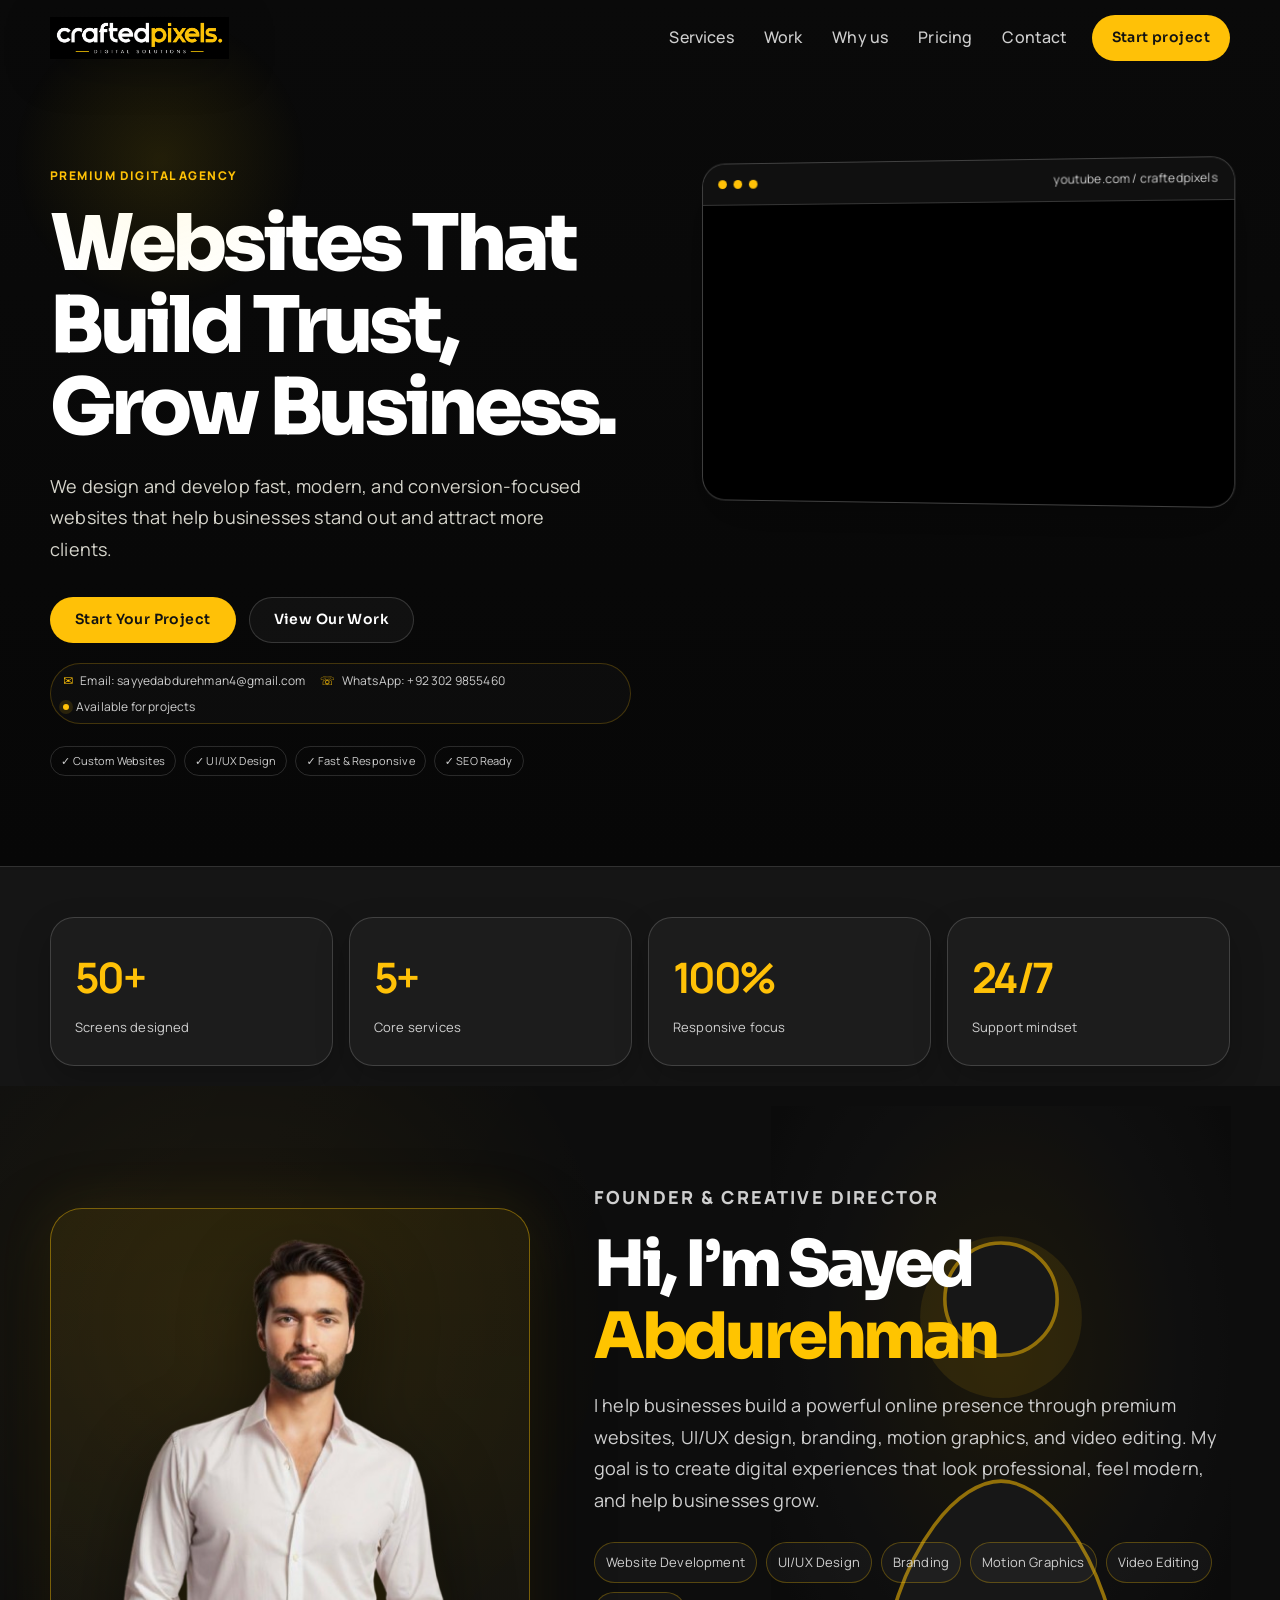
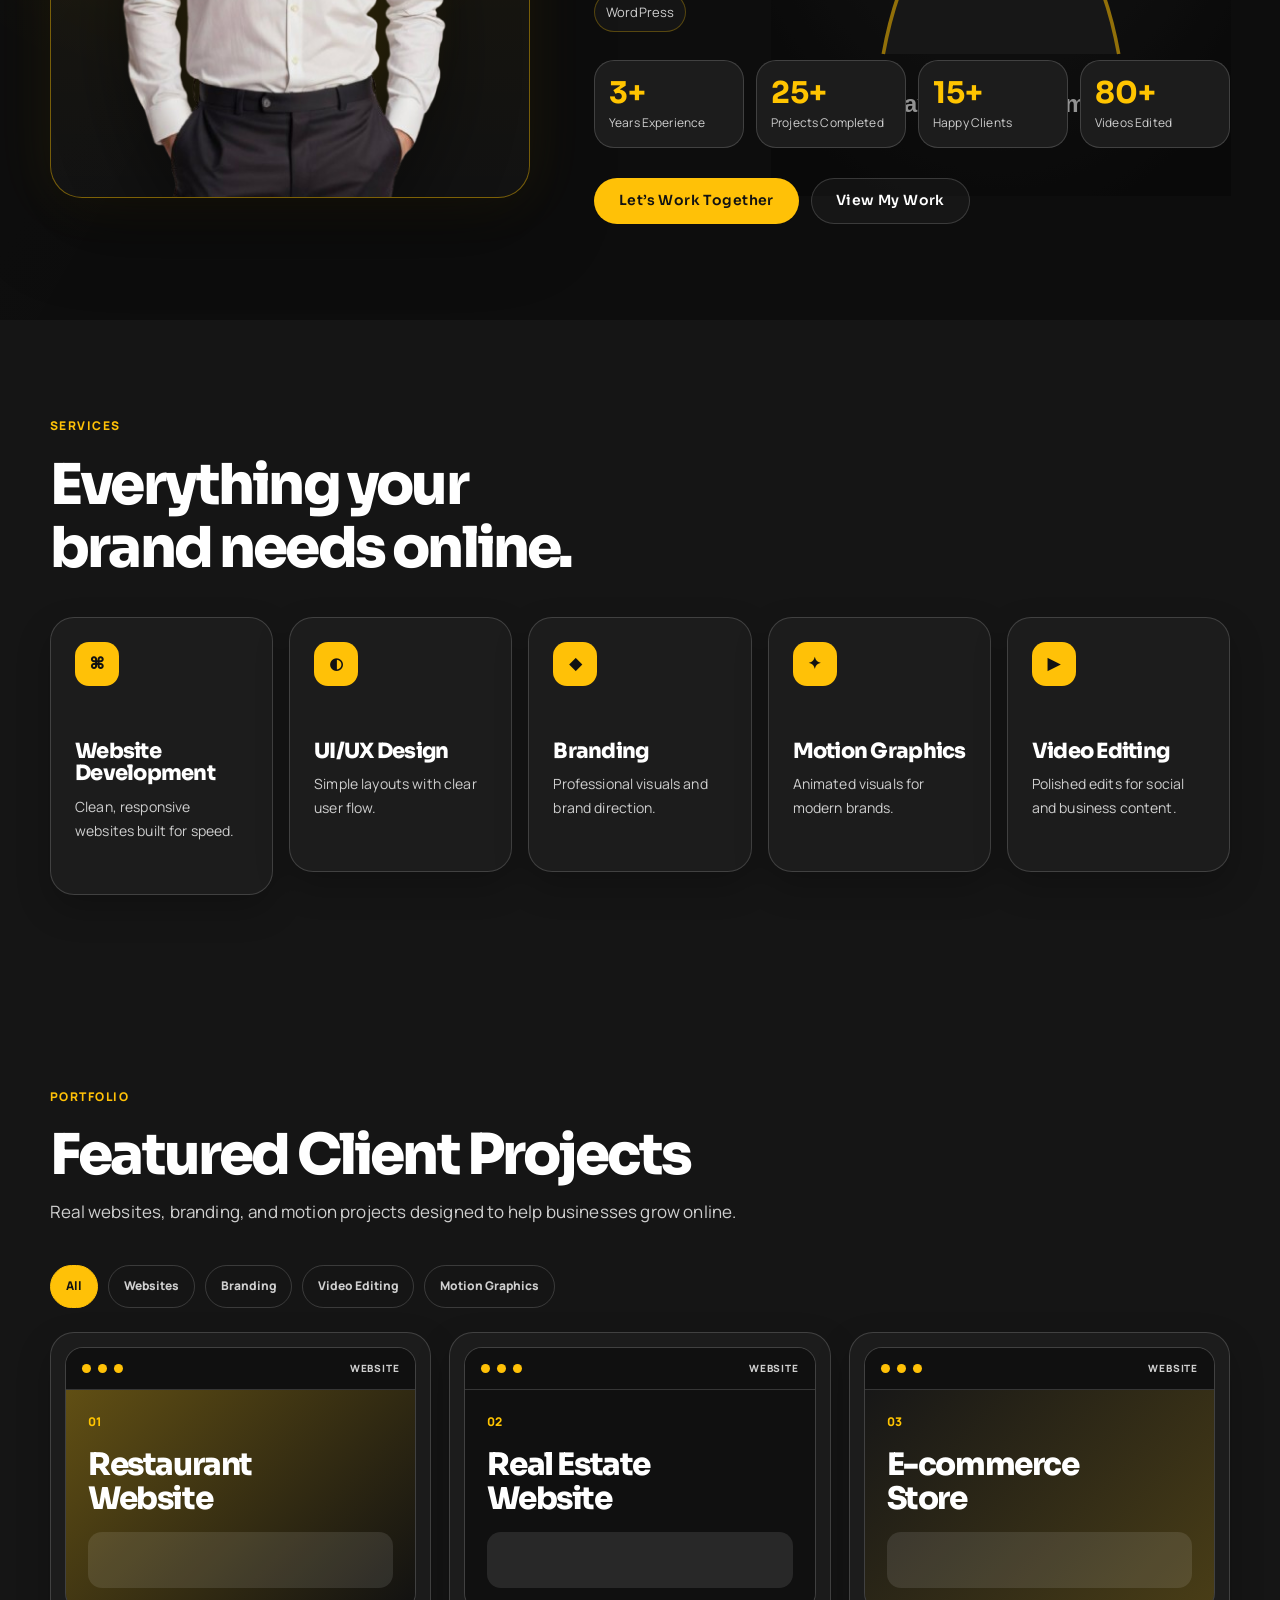
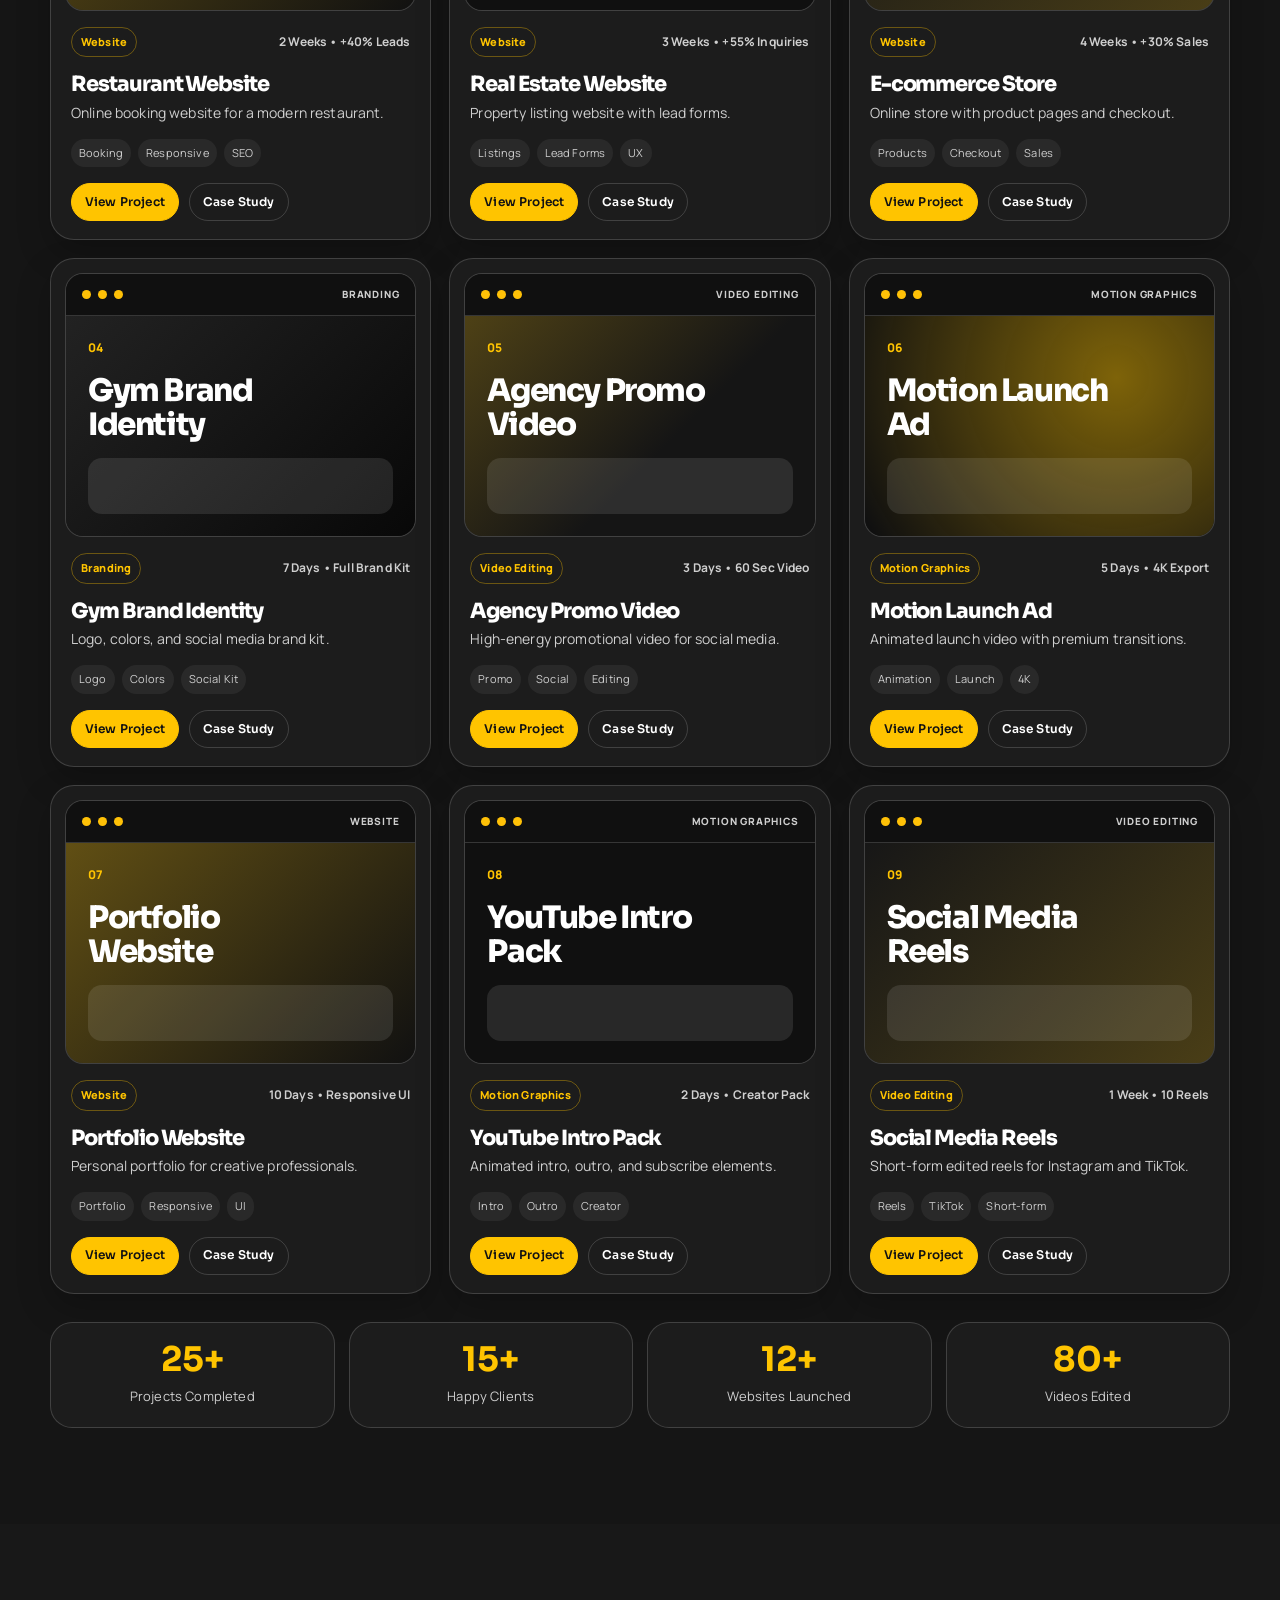
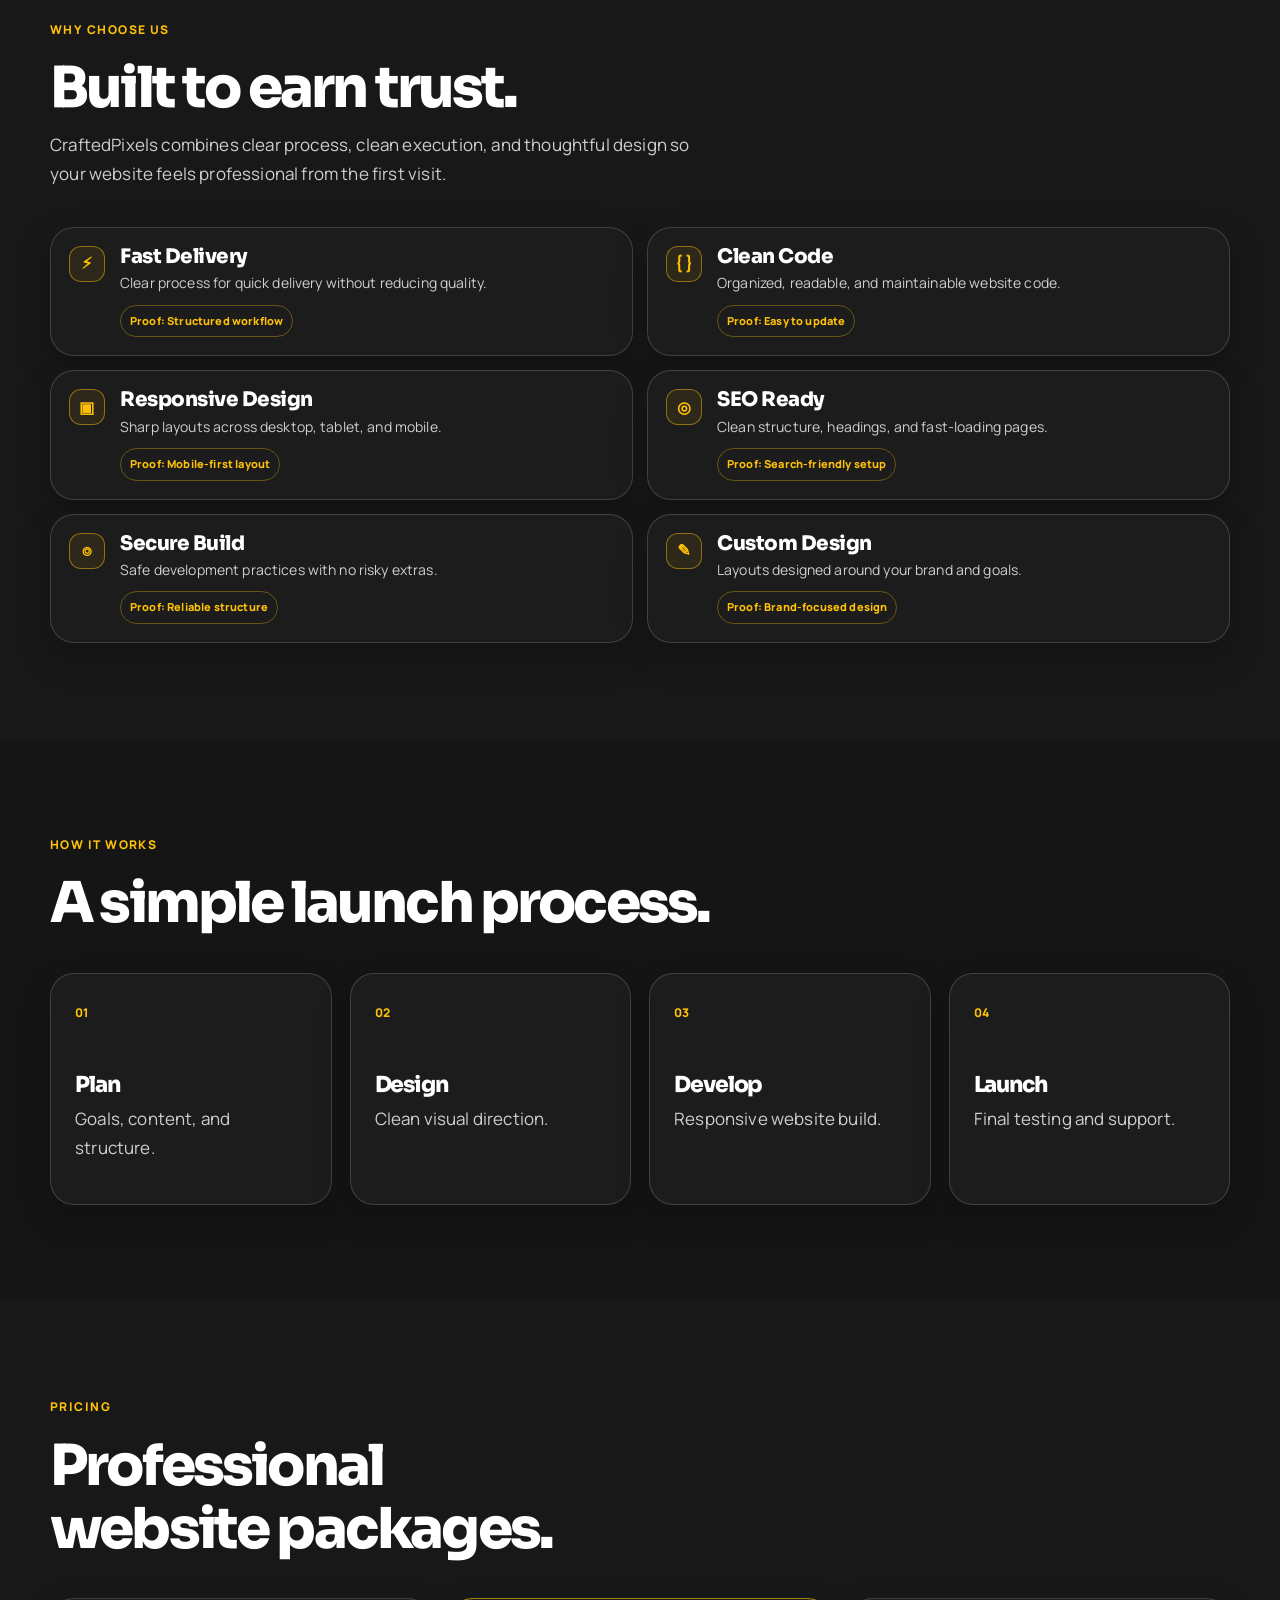
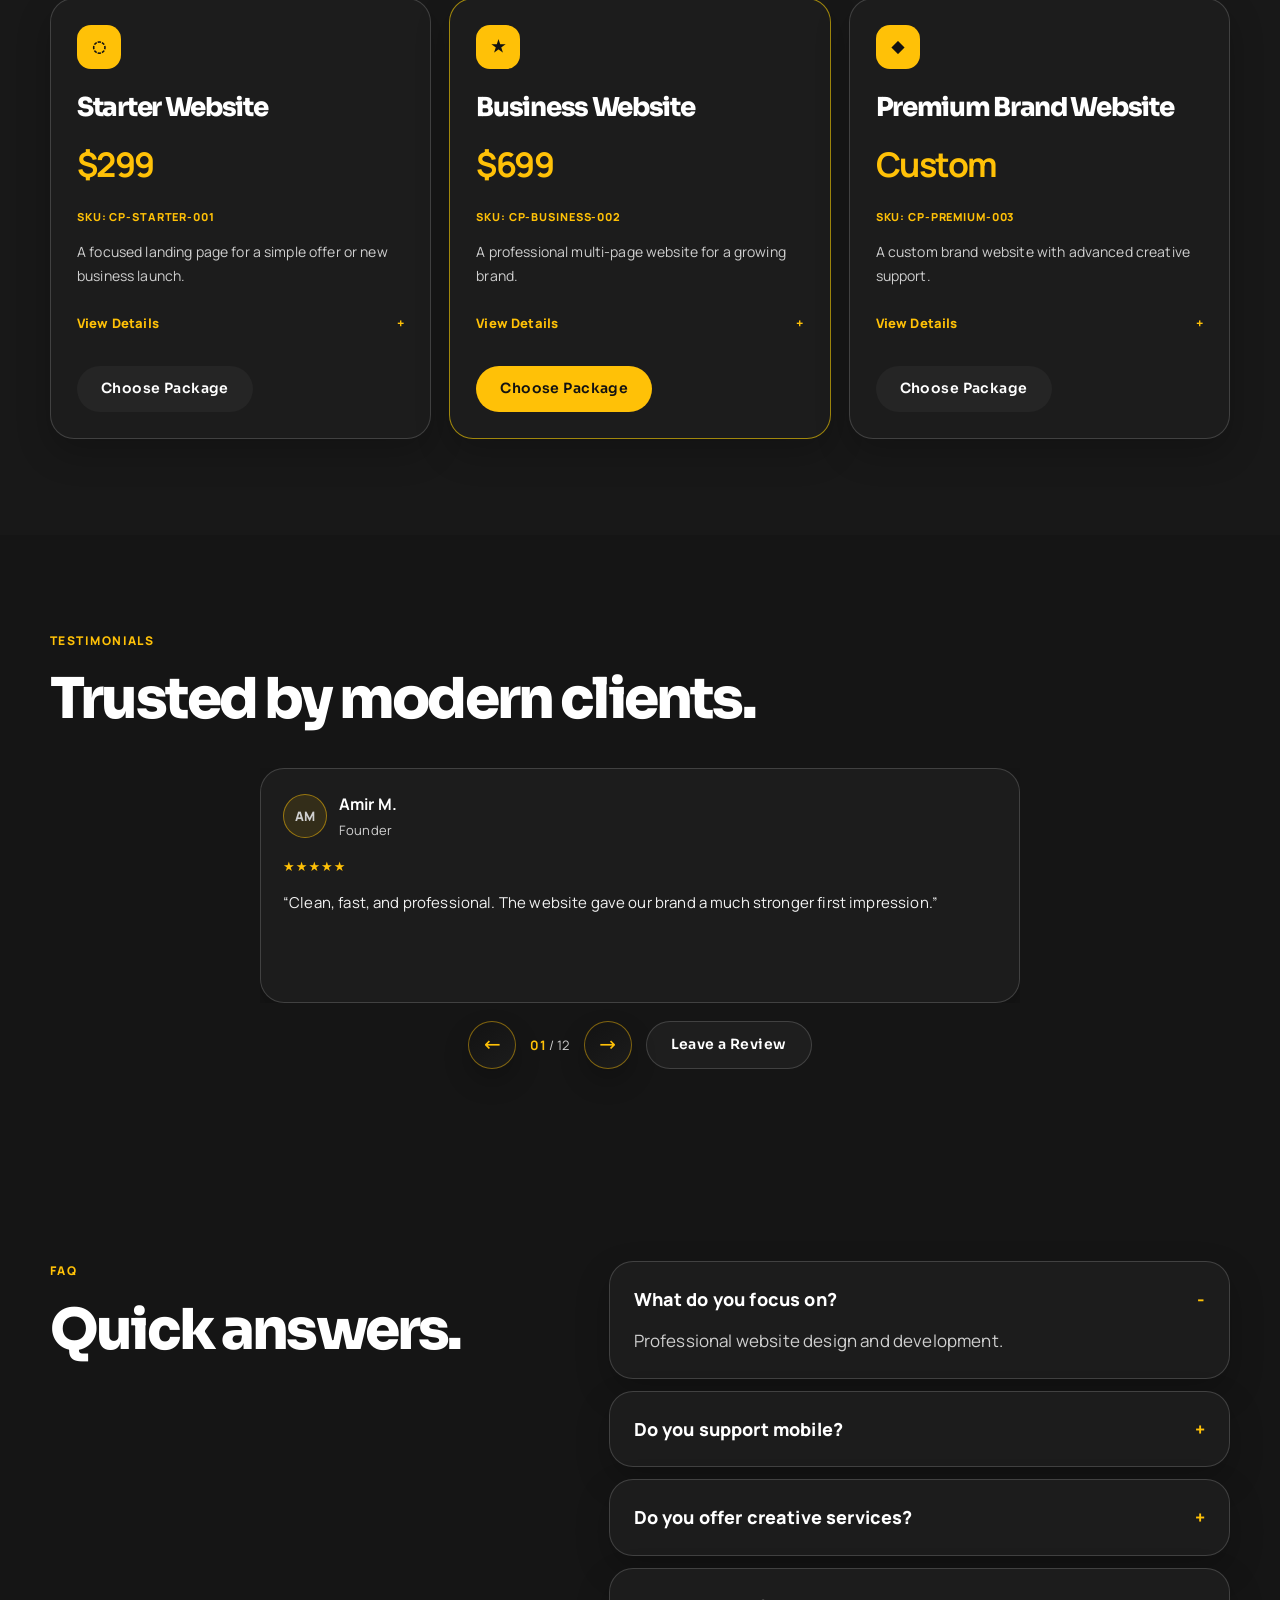
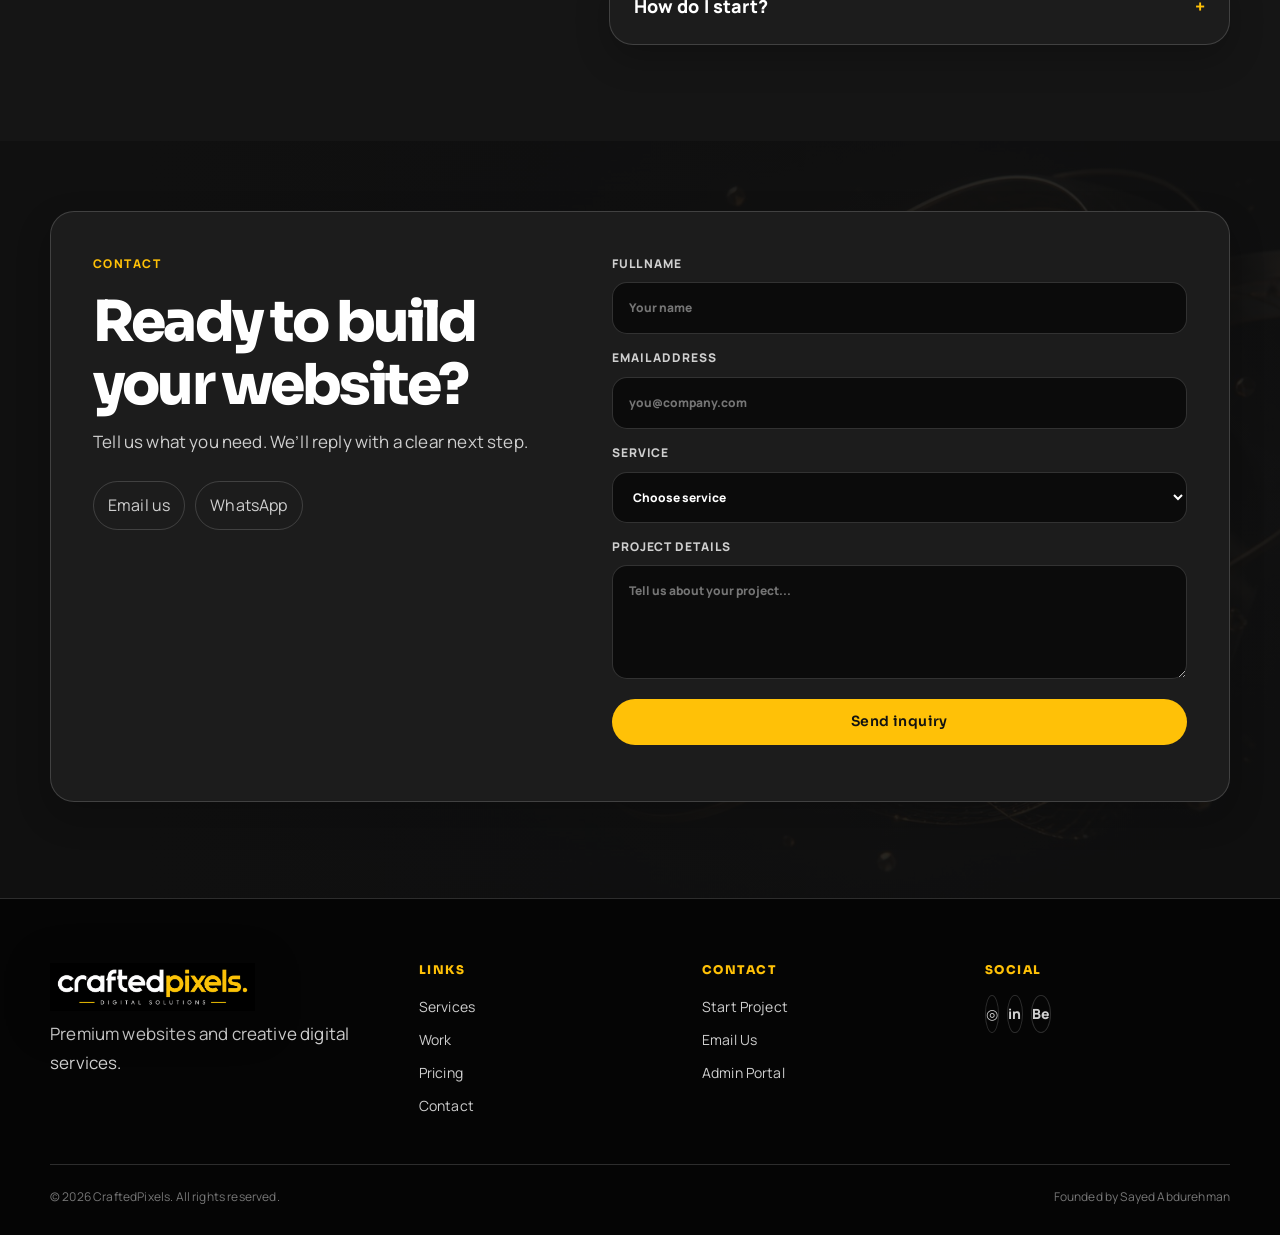
==== commit 3d20f31a: "main" ====
--- a/index.html
+++ b/index.html
@@ -12,7 +12,7 @@
     <meta property="og:description" content="Modern website design and development by Sayed Abdurehman." />
     <meta property="og:type" content="website" />
     <title>CraftedPixels — Premium Website Development</title>
-    <link rel="icon" href="./images/favicon.svg" type="image/svg+xml" />
+    <link rel="icon" href="./favicon.svg" type="image/svg+xml" />
     <link rel="stylesheet" href="./style.css">
   </head>
   <body>
@@ -22,7 +22,7 @@
     <header class="site-header" data-header>
       <div class="container nav-wrap">
         <a class="brand" href="#top" aria-label="CraftedPixels home">
-          <img class="brand-logo" src="./images/logo.png" alt="CraftedPixels Digital Solutions" width="1397" height="327" />
+          <img class="brand-logo" src="./logo.png" alt="CraftedPixels Digital Solutions" width="1397" height="327" />
         </a>
 
         <button class="menu-toggle" type="button" aria-expanded="false" aria-controls="main-nav">
@@ -95,7 +95,7 @@
         <div class="container founder-layout">
           <div class="founder-photo-card reveal">
             <div class="founder-glow" aria-hidden="true"></div>
-            <img src="./images/founder-image.png" alt="Sayed Abdurehman, Founder of CraftedPixels" width="432" height="586" loading="lazy" />
+            <img src="./founder-image.png" alt="Sayed Abdurehman, Founder of CraftedPixels" width="432" height="586" loading="lazy" />
           </div>
           <div class="founder-copy reveal">
             <p class="kicker">FOUNDER &amp; CREATIVE DIRECTOR</p>
@@ -502,7 +502,7 @@
     <footer class="site-footer">
       <div class="container footer-grid">
         <div>
-          <a class="brand footer-brand" href="#top" aria-label="CraftedPixels home"><img class="brand-logo" src="./images/logo.png" alt="CraftedPixels Digital Solutions" width="1397" height="327" /></a>
+          <a class="brand footer-brand" href="#top" aria-label="CraftedPixels home"><img class="brand-logo" src="./logo.png" alt="CraftedPixels Digital Solutions" width="1397" height="327" /></a>
           <p>Premium websites and creative digital services.</p>
         </div>
         <div><h3>Links</h3><a href="#services">Services</a><a href="#work">Work</a><a href="#pricing">Pricing</a><a href="#contact">Contact</a></div>
--- a/style.css
+++ b/style.css
@@ -106,7 +106,9 @@
 .section-head > p:last-child, .founder-copy p, .step p, .testimonial span, details p { color: var(--muted); }
 .split { display: grid; grid-template-columns: .9fr 1.1fr; gap: 50px; align-items: start; }
 
-.founder { overflow: hidden; background: #0d0d0d; }
+.founder { position: relative; overflow: hidden; background: #0d0d0d; }
+.founder::before { position: absolute; inset: 0; pointer-events: none; content: ""; background: radial-gradient(circle at 18% 28%, rgba(255,193,7,.12), transparent 32%), linear-gradient(120deg, rgba(255,255,255,.02), transparent 42%), url("./about-image.svg"); background-repeat: no-repeat; background-size: auto, auto, min(460px, 42vw); background-position: center, center, 94% 14%; opacity: .55; }
+.founder .container { position: relative; z-index: 1; }
 .founder-layout { display: grid; grid-template-columns: .86fr 1.14fr; gap: 64px; align-items: center; }
 .founder-photo-card { position: relative; display: grid; min-height: 590px; place-items: end center; overflow: hidden; border: 1px solid rgba(255,196,0,.42); border-radius: 32px; background: linear-gradient(180deg, rgba(255,196,0,.08), rgba(255,255,255,.025)); box-shadow: 0 28px 80px rgba(0,0,0,.38), 0 0 55px rgba(255,196,0,.09); }
 .founder-glow { position: absolute; width: 72%; aspect-ratio: 1; border-radius: 50%; background: radial-gradient(circle, rgba(255,196,0,.32), transparent 68%); filter: blur(8px); }
@@ -254,7 +256,9 @@
 details[open] summary::after { content: "-"; }
 details p { margin: 12px 0 0; }
 
-.contact { padding-top: 70px; }
+.contact { position: relative; overflow: hidden; padding-top: 70px; }
+.contact::before { position: absolute; inset: 0; pointer-events: none; content: ""; background: linear-gradient(90deg, rgba(13,13,13,.95), rgba(13,13,13,.72)), url("./contact-bg.png"); background-size: cover; background-position: center; opacity: .45; }
+.contact .container { position: relative; z-index: 1; }
 .contact-box { display: grid; grid-template-columns: .9fr 1.1fr; gap: 48px; padding: 42px; }
 .contact-copy p:not(.kicker) { max-width: 440px; color: var(--muted); }
 .contact-links { display: flex; flex-wrap: wrap; gap: 10px; margin-top: 24px; }
